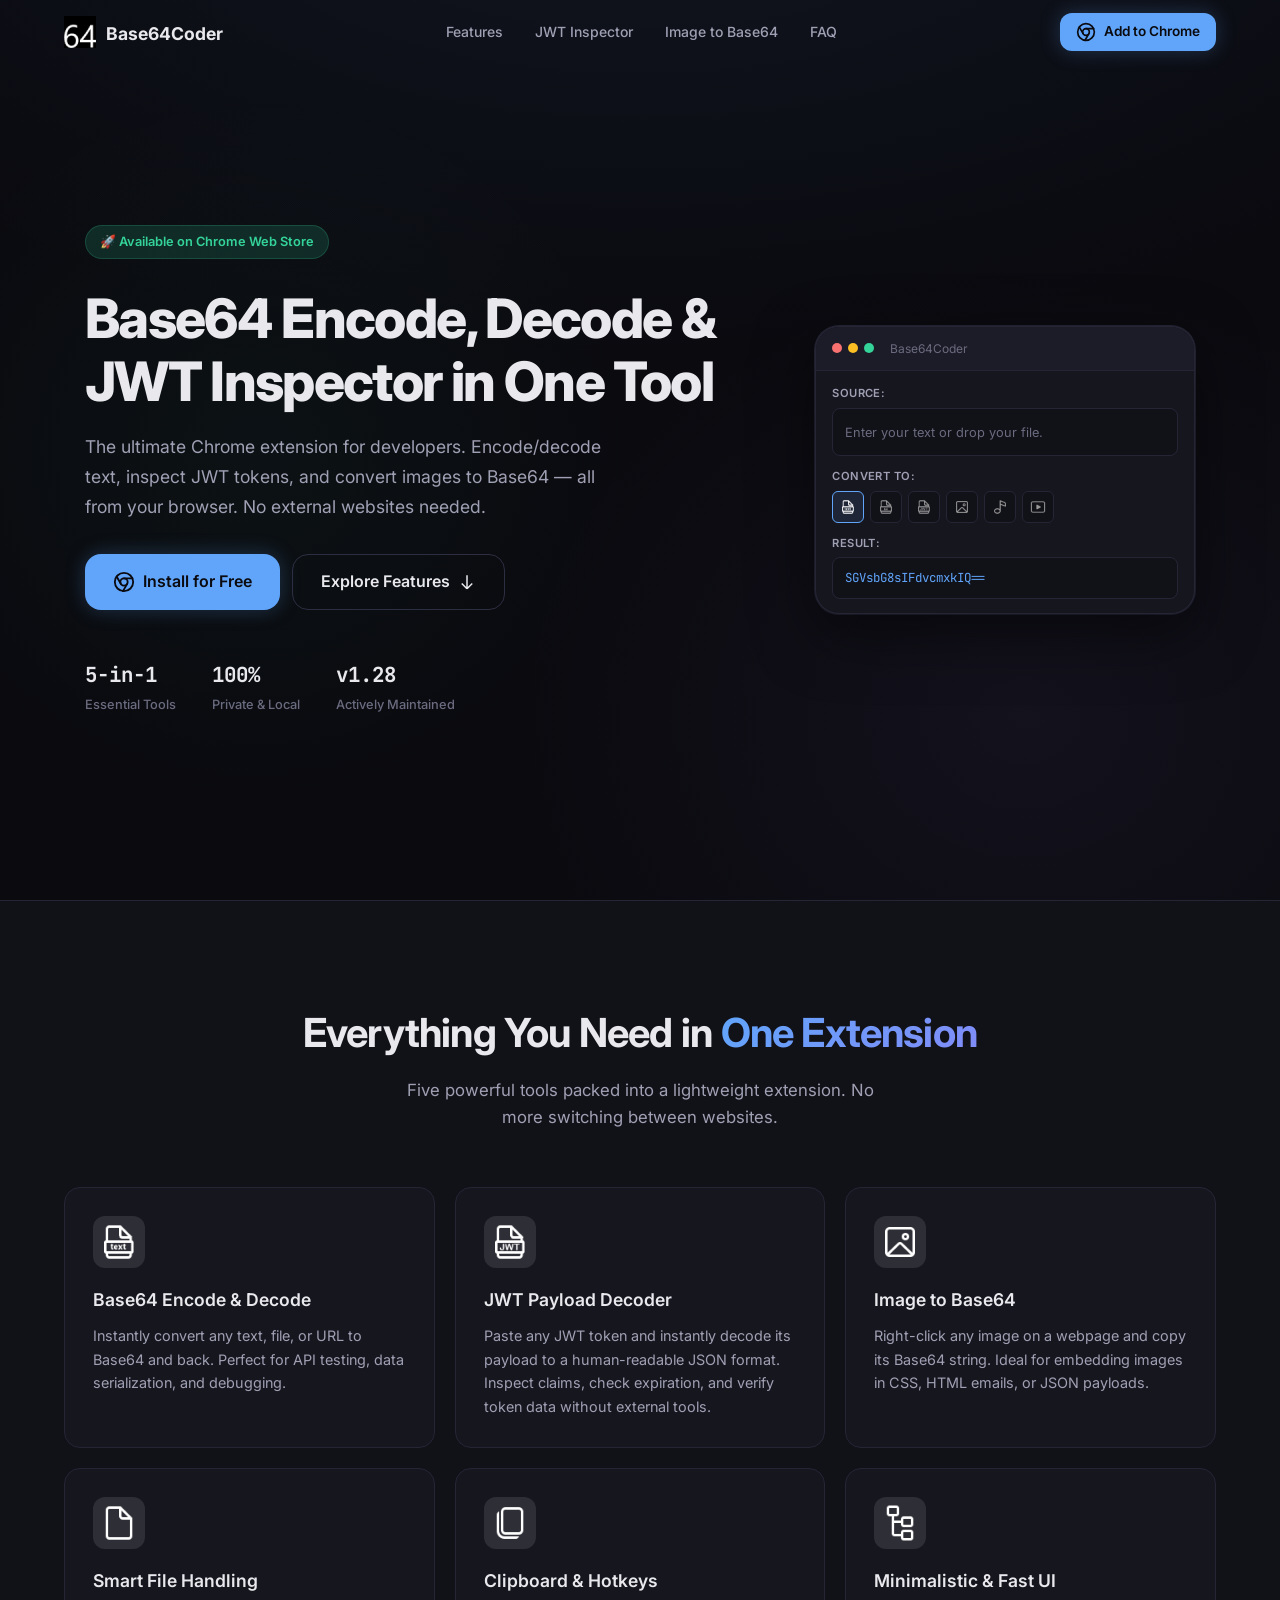
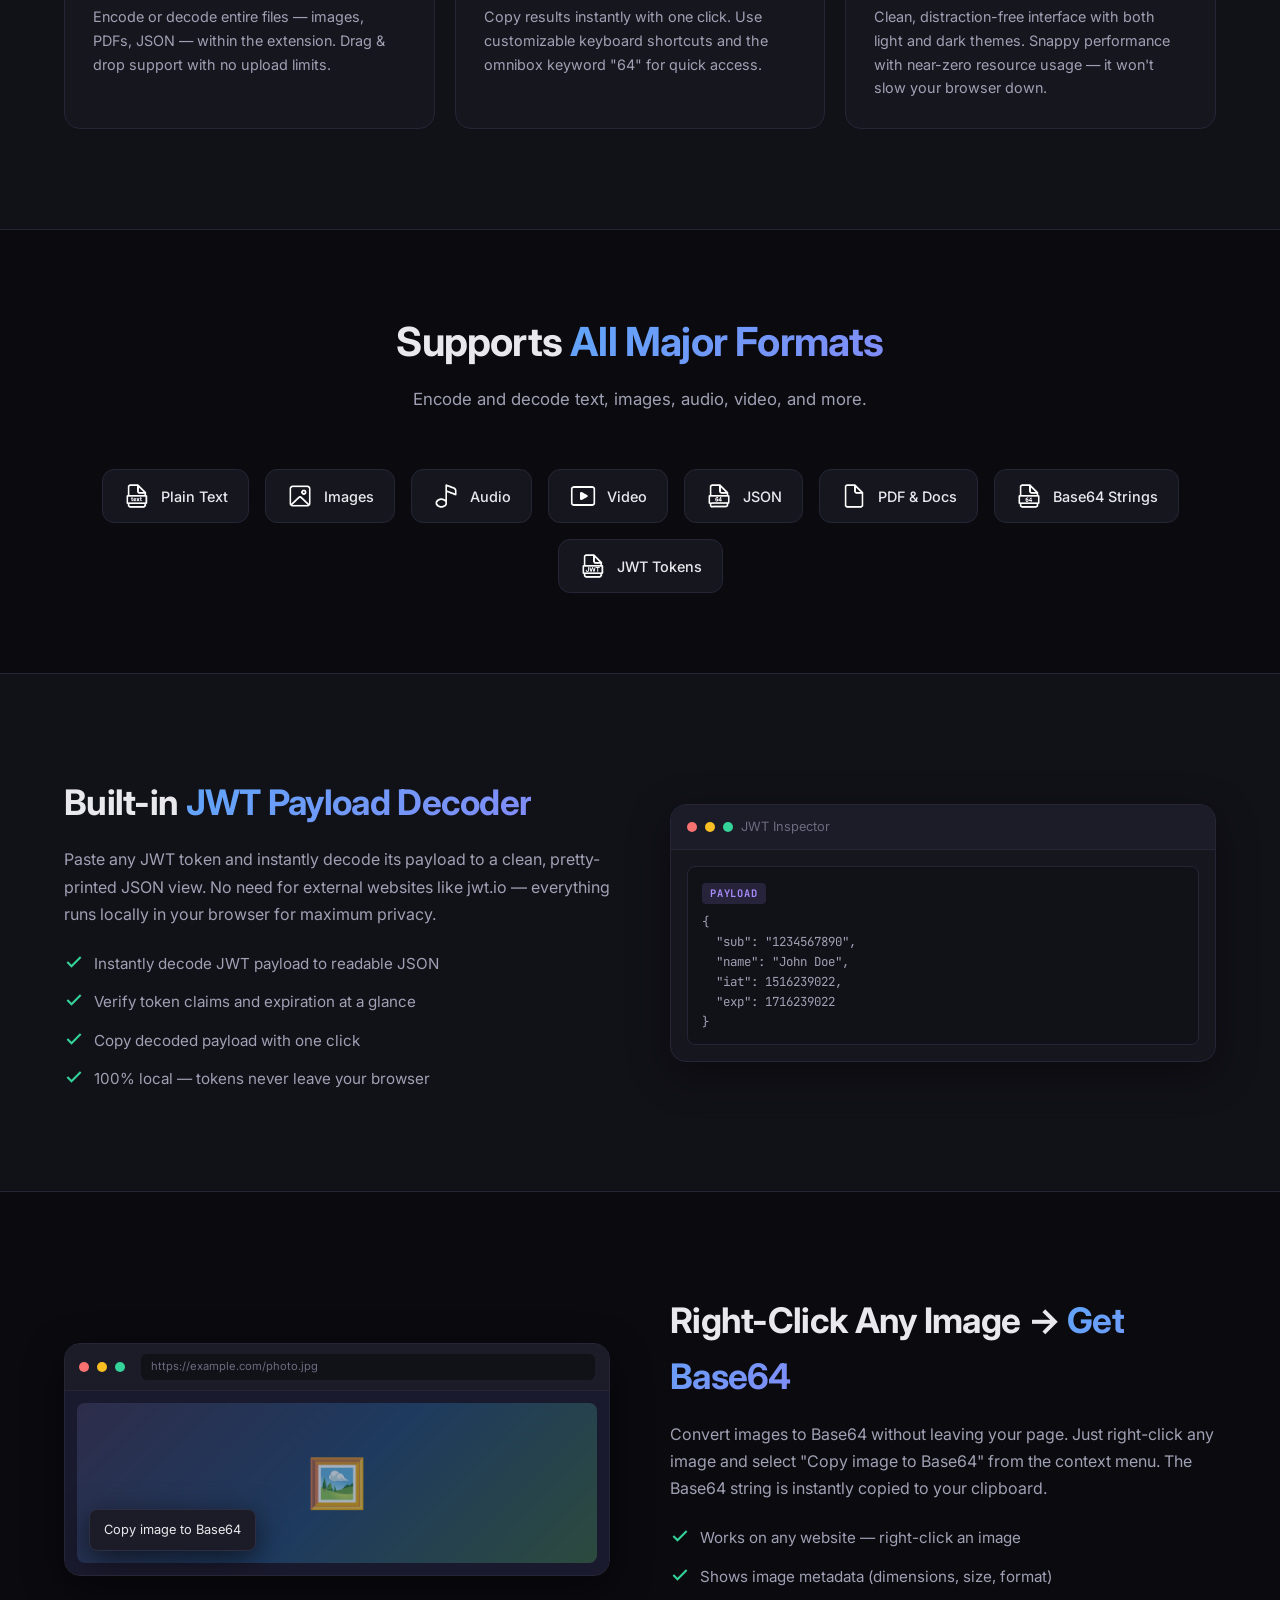
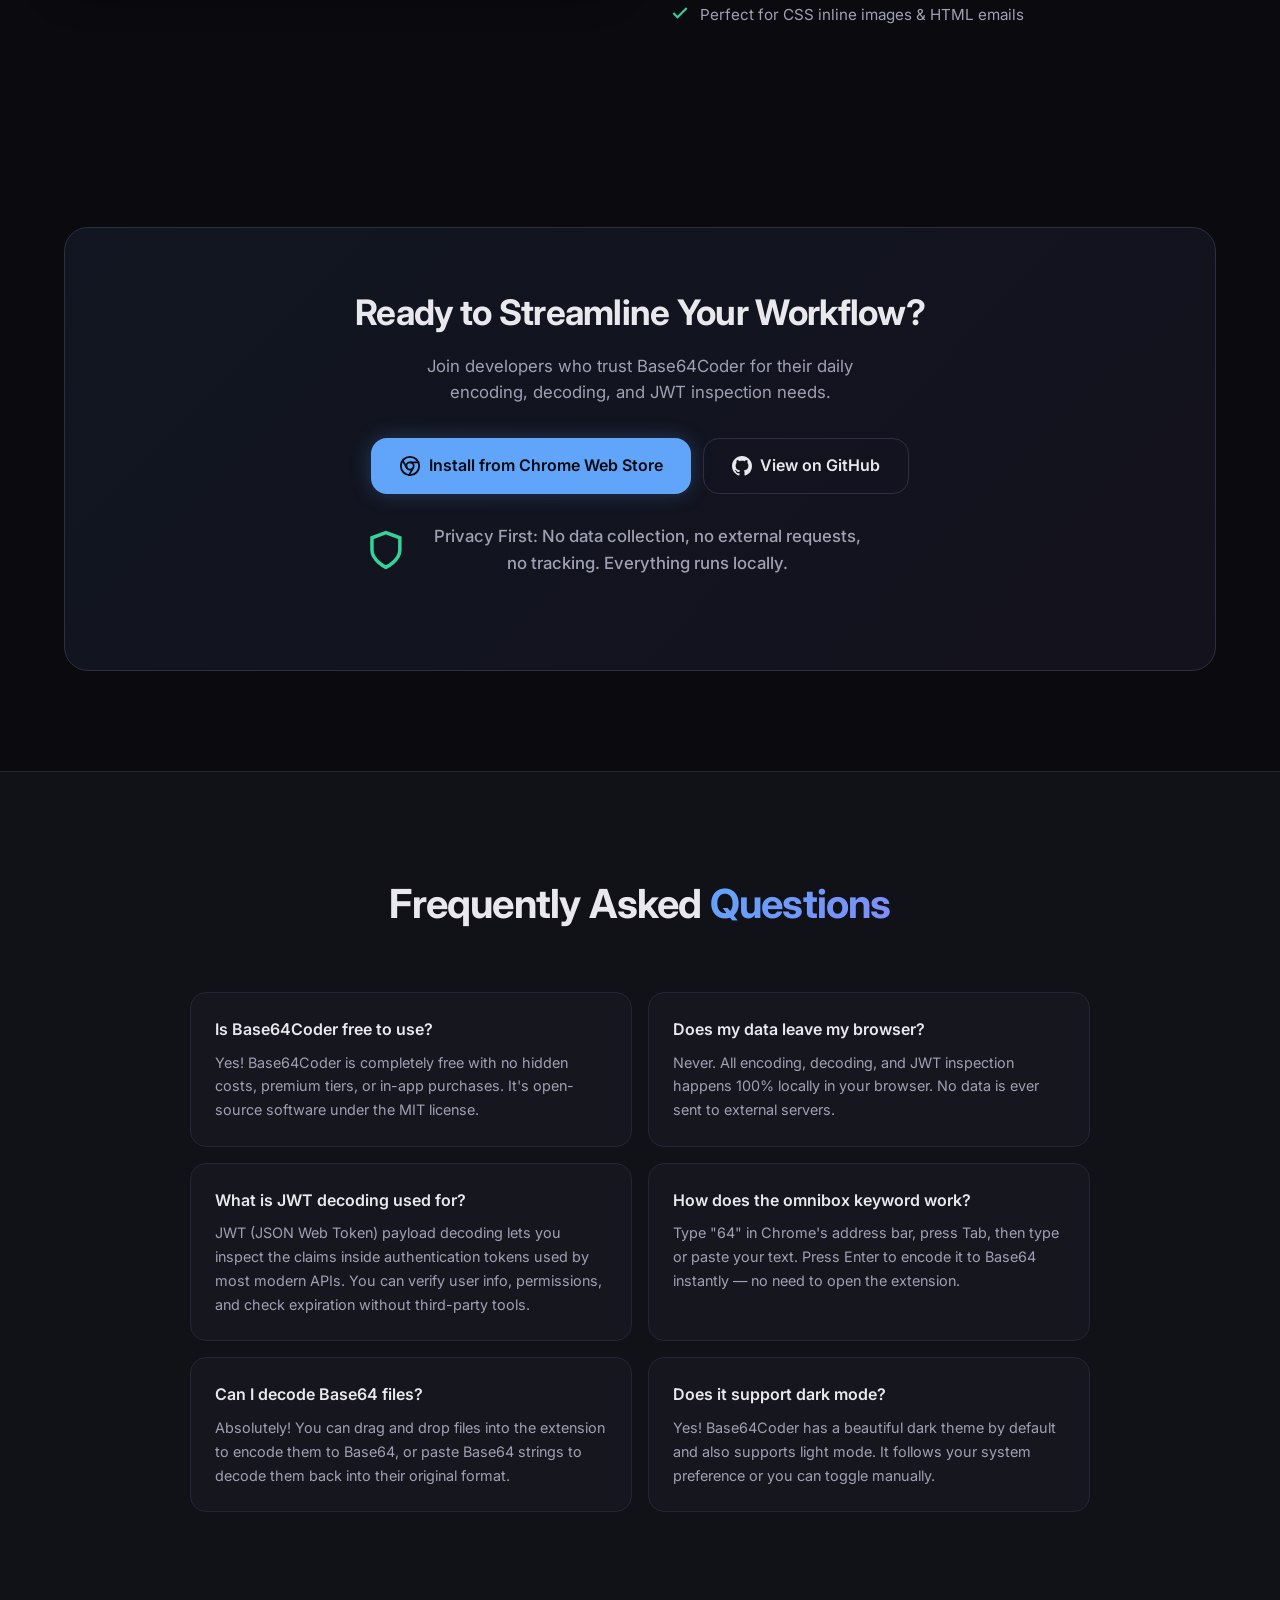
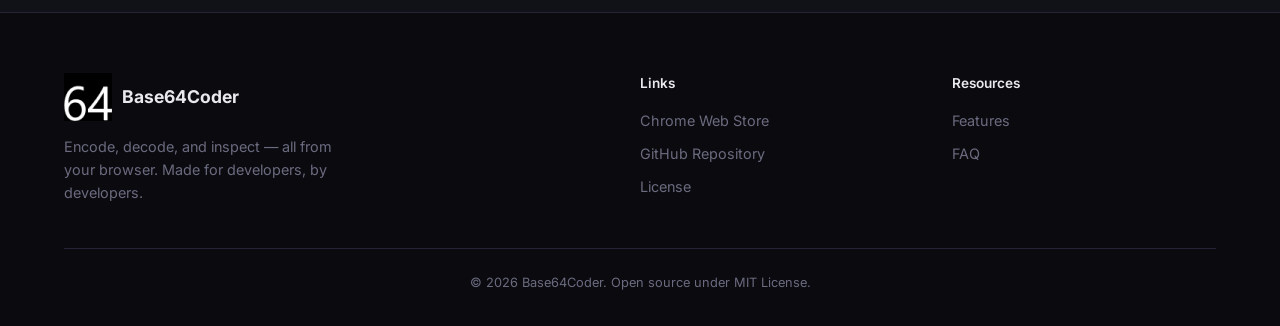
==== index.html @ 69fca0dc "feat: remove screenshots nav" ====
<!DOCTYPE html>
<html lang="en">
<head>
  <meta charset="UTF-8">
  <meta name="viewport" content="width=device-width, initial-scale=1.0">
  <meta name="description" content="Base64Coder: All-in-one Chrome extension for Base64 encoding/decoding, JWT inspection, and image-to-base64 conversion. Fast, private, and developer-friendly.">
  <meta name="keywords" content="Base64, encoder, decoder, JWT inspector, Chrome extension, image to base64, developer tools">
  <meta property="og:title" content="Base64Coder: Encode, Decode & JWT Inspector">
  <meta property="og:description" content="All-in-one Base64 tool for developers. Encode/decode text, inspect JWTs, and convert images to Base64 — all from your browser.">
  <meta property="og:image" content="assets/images/icons/b64c128.png">
  <meta property="og:type" content="website">
  <meta name="twitter:card" content="summary">
  <title>Base64Coder — Encode, Decode & JWT Inspector</title>
  <link rel="icon" type="image/png" sizes="32x32" href="assets/images/icons/b64c32.png">
  <link rel="stylesheet" href="styles.css">
  <link rel="preconnect" href="https://fonts.googleapis.com">
  <link rel="preconnect" href="https://fonts.gstatic.com" crossorigin>
  <link href="https://fonts.googleapis.com/css2?family=JetBrains+Mono:wght@400;500;600&family=Inter:wght@400;500;600;700;800&display=swap" rel="stylesheet">
</head>
<body>
  <!-- Navigation -->
  <nav class="nav" id="nav">
    <div class="nav-container">
      <a href="#" class="nav-logo">
        <img src="assets/images/icons/b64c32.png" alt="Base64Coder Logo" width="32" height="32">
        <span>Base64Coder</span>
      </a>
      <div class="nav-links">
        <a href="#features">Features</a>
        <a href="#jwt">JWT Inspector</a>
        <a href="#image">Image to Base64</a>
        <a href="#faq">FAQ</a>
      </div>
      <a href="https://chromewebstore.google.com/detail/base64coder-encode-decode/ebgonfpmppfndacngpbmgajldoabnjkm" class="btn btn-primary nav-cta" target="_blank" rel="noopener">
        <svg width="20" height="20" viewBox="0 0 24 24" fill="none" stroke="currentColor" stroke-width="2" stroke-linecap="round" stroke-linejoin="round"><circle cx="12" cy="12" r="10"/><circle cx="12" cy="12" r="4"/><line x1="21.17" y1="8" x2="12" y2="8"/><line x1="3.95" y1="6.06" x2="8.54" y2="14"/><line x1="10.88" y1="21.94" x2="15.46" y2="14"/></svg>
        Add to Chrome
      </a>
      <button class="nav-toggle" id="navToggle" aria-label="Toggle menu">
        <span></span><span></span><span></span>
      </button>
    </div>
  </nav>

  <!-- Hero Section -->
  <section class="hero">
    <div class="hero-bg"></div>
    <div class="hero-container">
      <div class="hero-badge">
        <span>🚀 Available on Chrome Web Store</span>
      </div>
      <h1 class="hero-title">
        Base64 Encode, Decode &<br>
        JWT Inspector in One Tool
      </h1>
      <p class="hero-subtitle">
        The ultimate Chrome extension for developers. Encode/decode text, inspect JWT tokens, 
        and convert images to Base64 — all from your browser. No external websites needed.
      </p>
      <div class="hero-actions">
        <a href="https://chromewebstore.google.com/detail/base64coder-encode-decode/ebgonfpmppfndacngpbmgajldoabnjkm" class="btn btn-primary btn-lg" target="_blank" rel="noopener">
          <svg width="22" height="22" viewBox="0 0 24 24" fill="none" stroke="currentColor" stroke-width="2" stroke-linecap="round" stroke-linejoin="round"><circle cx="12" cy="12" r="10"/><circle cx="12" cy="12" r="4"/><line x1="21.17" y1="8" x2="12" y2="8"/><line x1="3.95" y1="6.06" x2="8.54" y2="14"/><line x1="10.88" y1="21.94" x2="15.46" y2="14"/></svg>
          Install for Free
        </a>
        <a href="#features" class="btn btn-outline btn-lg">
          Explore Features
          <svg width="18" height="18" viewBox="0 0 24 24" fill="none" stroke="currentColor" stroke-width="2"><path d="M19 14l-7 7m0 0l-7-7m7 7V3"/></svg>
        </a>
      </div>
      <div class="hero-stats">
        <div class="stat">
          <span class="stat-value">5-in-1</span>
          <span class="stat-label">Essential Tools</span>
        </div>
        <div class="stat">
          <span class="stat-value">100%</span>
          <span class="stat-label">Private & Local</span>
        </div>
        <div class="stat">
          <span class="stat-value">v1.28</span>
          <span class="stat-label">Actively Maintained</span>
        </div>
      </div>
    </div>
    <div class="hero-visual">
      <div class="hero-card">
        <div class="hero-card-header">
          <div class="hero-card-dots">
            <span></span><span></span><span></span>
          </div>
          <span class="hero-card-title">Base64Coder</span>
        </div>
        <div class="hero-card-body">
          <div class="hc-source">
            <span class="hc-label">Source:</span>
            <div class="hc-textarea">
              <span class="hc-placeholder">Enter your text or drop your file.</span>
            </div>
          </div>
          <div class="hc-convert">
            <span class="hc-label">Convert to:</span>
            <div class="hc-formats">
              <span class="hc-fmt active" title="Text"><img src="assets/images/icons/text.png" alt="text" width="16" height="16"></span>
              <span class="hc-fmt" title="Base64"><img src="assets/images/icons/base64.png" alt="base64" width="16" height="16"></span>
              <span class="hc-fmt" title="JWT"><img src="assets/images/icons/jwt.png" alt="jwt" width="16" height="16"></span>
              <span class="hc-fmt" title="Image"><img src="assets/images/icons/image.png" alt="image" width="16" height="16"></span>
              <span class="hc-fmt" title="Audio"><img src="assets/images/icons/audio.png" alt="audio" width="16" height="16"></span>
              <span class="hc-fmt" title="Video"><img src="assets/images/icons/video.png" alt="video" width="16" height="16"></span>
            </div>
          </div>
          <div class="hc-result">
            <span class="hc-label">Result:</span>
            <div class="hc-result-box">
              <span class="hc-result-text accent">SGVsbG8sIFdvcmxkIQ==</span>
            </div>
          </div>
        </div>
      </div>
    </div>
  </section>

  <!-- Features Section -->
  <section class="features" id="features">
    <div class="section-container">
      <div class="section-header">
        <h2>Everything You Need in <span class="highlight">One Extension</span></h2>
        <p>Five powerful tools packed into a lightweight extension. No more switching between websites.</p>
      </div>
      <div class="features-grid">
        <div class="feature-card">
          <div class="feature-icon">
            <img src="assets/images/icons/text.png" alt="Text" width="40" height="40">
          </div>
          <h3>Base64 Encode & Decode</h3>
          <p>Instantly convert any text, file, or URL to Base64 and back. Perfect for API testing, data serialization, and debugging.</p>
        </div>
        <div class="feature-card">
          <div class="feature-icon">
            <img src="assets/images/icons/jwt.png" alt="JWT" width="40" height="40">
          </div>
          <h3>JWT Payload Decoder</h3>
          <p>Paste any JWT token and instantly decode its payload to a human-readable JSON format. Inspect claims, check expiration, and verify token data without external tools.</p>
        </div>
        <div class="feature-card">
          <div class="feature-icon">
            <img src="assets/images/icons/image.png" alt="Image" width="40" height="40">
          </div>
          <h3>Image to Base64</h3>
          <p>Right-click any image on a webpage and copy its Base64 string. Ideal for embedding images in CSS, HTML emails, or JSON payloads.</p>
        </div>
        <div class="feature-card">
          <div class="feature-icon">
            <img src="assets/images/icons/file.png" alt="File" width="40" height="40">
          </div>
          <h3>Smart File Handling</h3>
          <p>Encode or decode entire files — images, PDFs, JSON — within the extension. Drag & drop support with no upload limits.</p>
        </div>
        <div class="feature-card">
          <div class="feature-icon">
            <img src="assets/images/icons/copy.png" alt="Copy" width="40" height="40">
          </div>
          <h3>Clipboard & Hotkeys</h3>
          <p>Copy results instantly with one click. Use customizable keyboard shortcuts and the omnibox keyword "64" for quick access.</p>
        </div>
        <div class="feature-card">
          <div class="feature-icon">
            <img src="assets/images/icons/structure.png" alt="Structure" width="40" height="40">
          </div>
          <h3>Minimalistic & Fast UI</h3>
          <p>Clean, distraction-free interface with both light and dark themes. Snappy performance with near-zero resource usage — it won't slow your browser down.</p>
        </div>
      </div>
    </div>
  </section>

  <!-- Supported Formats -->
  <section class="formats">
    <div class="section-container">
      <div class="section-header">
        <h2>Supports <span class="highlight">All Major Formats</span></h2>
        <p>Encode and decode text, images, audio, video, and more.</p>
      </div>
      <div class="formats-grid">
        <div class="format-item">
          <img src="assets/images/icons/text.png" alt="Text" width="28" height="28">
          <span>Plain Text</span>
        </div>
        <div class="format-item">
          <img src="assets/images/icons/image.png" alt="Image" width="28" height="28">
          <span>Images</span>
        </div>
        <div class="format-item">
          <img src="assets/images/icons/audio.png" alt="Audio" width="28" height="28">
          <span>Audio</span>
        </div>
        <div class="format-item">
          <img src="assets/images/icons/video.png" alt="Video" width="28" height="28">
          <span>Video</span>
        </div>
        <div class="format-item">
          <img src="assets/images/icons/icons8-json-96.png" alt="JSON" width="28" height="28">
          <span>JSON</span>
        </div>
        <div class="format-item">
          <img src="assets/images/icons/file.png" alt="File" width="28" height="28">
          <span>PDF & Docs</span>
        </div>
        <div class="format-item">
          <img src="assets/images/icons/base64.png" alt="Base64" width="28" height="28">
          <span>Base64 Strings</span>
        </div>
        <div class="format-item">
          <img src="assets/images/icons/jwt.png" alt="JWT" width="28" height="28">
          <span>JWT Tokens</span>
        </div>
      </div>
    </div>
  </section>

  <!-- JWT Inspector Highlight -->
  <section class="jwt-section" id="jwt">
    <div class="section-container">
      <div class="jwt-content">
        <div class="jwt-text">
          <h2>Built-in <span class="highlight">JWT Payload Decoder</span></h2>
          <p>Paste any JWT token and instantly decode its payload to a clean, pretty-printed JSON view. No need for external websites like jwt.io — everything runs locally in your browser for maximum privacy.</p>
          <ul class="jwt-features">
            <li>
              <svg width="20" height="20" viewBox="0 0 24 24" fill="none" stroke="#34d399" stroke-width="2.5"><path d="M20 6L9 17l-5-5"/></svg>
              Instantly decode JWT payload to readable JSON
            </li>
            <li>
              <svg width="20" height="20" viewBox="0 0 24 24" fill="none" stroke="#34d399" stroke-width="2.5"><path d="M20 6L9 17l-5-5"/></svg>
              Verify token claims and expiration at a glance
            </li>
            <li>
              <svg width="20" height="20" viewBox="0 0 24 24" fill="none" stroke="#34d399" stroke-width="2.5"><path d="M20 6L9 17l-5-5"/></svg>
              Copy decoded payload with one click
            </li>
            <li>
              <svg width="20" height="20" viewBox="0 0 24 24" fill="none" stroke="#34d399" stroke-width="2.5"><path d="M20 6L9 17l-5-5"/></svg>
              100% local — tokens never leave your browser
            </li>
          </ul>
        </div>
        <div class="jwt-visual">
          <div class="jwt-card">
            <div class="jwt-card-header">
              <span class="jwt-dot red"></span>
              <span class="jwt-dot yellow"></span>
              <span class="jwt-dot green"></span>
              <span>JWT Inspector</span>
            </div>
            <div class="jwt-card-body">
              <div class="jwt-segment">
                <span class="jwt-label payload">PAYLOAD</span>
                <code>
                  {<br>
                  &nbsp;&nbsp;"sub": "1234567890",<br>
                  &nbsp;&nbsp;"name": "John Doe",<br>
                  &nbsp;&nbsp;"iat": 1516239022,<br>
                  &nbsp;&nbsp;"exp": 1716239022<br>
                  }
                </code>
              </div>
            </div>
          </div>
        </div>
      </div>
    </div>
  </section>

  <!-- Image to Base64 Highlight -->
  <section class="image-section" id="image">
    <div class="section-container">
      <div class="image-content">
        <div class="image-visual">
          <div class="image-demo">
            <div class="image-demo-browser">
              <div class="browser-bar">
                <span class="browser-dot red"></span>
                <span class="browser-dot yellow"></span>
                <span class="browser-dot green"></span>
                <span class="browser-url">https://example.com/photo.jpg</span>
              </div>
              <div class="browser-content">
                <div class="browser-img"></div>
                <div class="context-menu">
                  <div class="ctx-item">
                    <span>Copy image to Base64</span>
                  </div>
                </div>
              </div>
            </div>
          </div>
        </div>
        <div class="image-text">
          <h2>Right-Click Any Image → <span class="highlight">Get Base64</span></h2>
          <p>Convert images to Base64 without leaving your page. Just right-click any image and select "Copy image to Base64" from the context menu. The Base64 string is instantly copied to your clipboard.</p>
          <ul class="image-features">
            <li>
              <svg width="20" height="20" viewBox="0 0 24 24" fill="none" stroke="#34d399" stroke-width="2.5"><path d="M20 6L9 17l-5-5"/></svg>
              Works on any website — right-click an image
            </li>
            <li>
              <svg width="20" height="20" viewBox="0 0 24 24" fill="none" stroke="#34d399" stroke-width="2.5"><path d="M20 6L9 17l-5-5"/></svg>
              Shows image metadata (dimensions, size, format)
            </li>
            <li>
              <svg width="20" height="20" viewBox="0 0 24 24" fill="none" stroke="#34d399" stroke-width="2.5"><path d="M20 6L9 17l-5-5"/></svg>
              Perfect for CSS inline images & HTML emails
            </li>
          </ul>
        </div>
      </div>
    </div>
  </section>

  <!-- CTA Section -->
  <section class="cta">
    <div class="section-container">
      <div class="cta-card">
        <h2>Ready to Streamline Your Workflow?</h2>
        <p>Join developers who trust Base64Coder for their daily encoding, decoding, and JWT inspection needs.</p>
        <div class="cta-actions">
          <a href="https://chromewebstore.google.com/detail/base64coder-encode-decode/ebgonfpmppfndacngpbmgajldoabnjkm" class="btn btn-primary btn-lg" target="_blank" rel="noopener">
            <svg width="22" height="22" viewBox="0 0 24 24" fill="none" stroke="currentColor" stroke-width="2" stroke-linecap="round" stroke-linejoin="round"><circle cx="12" cy="12" r="10"/><circle cx="12" cy="12" r="4"/><line x1="21.17" y1="8" x2="12" y2="8"/><line x1="3.95" y1="6.06" x2="8.54" y2="14"/><line x1="10.88" y1="21.94" x2="15.46" y2="14"/></svg>
            Install from Chrome Web Store
          </a>
          <a href="https://github.com/rodewitsch/Base64Coder" class="btn btn-outline btn-lg" target="_blank" rel="noopener">
            <svg width="20" height="20" viewBox="0 0 24 24" fill="currentColor"><path d="M12 0C5.37 0 0 5.37 0 12c0 5.31 3.435 9.795 8.205 11.385.6.105.825-.255.825-.57 0-.285-.015-1.23-.015-2.235-3.015.555-3.795-.735-4.035-1.41-.135-.345-.72-1.41-1.23-1.695-.42-.225-1.02-.78-.015-.795.945-.015 1.62.87 1.845 1.23 1.08 1.815 2.805 1.305 3.495.99.105-.78.42-1.305.765-1.605-2.67-.3-5.46-1.335-5.46-5.925 0-1.305.465-2.385 1.23-3.225-.12-.3-.54-1.53.12-3.18 0 0 1.005-.315 3.3 1.23.96-.27 1.98-.405 3-.405s2.04.135 3 .405c2.295-1.56 3.3-1.23 3.3-1.23.66 1.65.24 2.88.12 3.18.765.84 1.23 1.905 1.23 3.225 0 4.605-2.805 5.625-5.475 5.925.435.375.81 1.095.81 2.22 0 1.605-.015 2.895-.015 3.3 0 .315.225.69.825.57A12.02 12.02 0 0024 12c0-6.63-5.37-12-12-12z"/></svg>
            View on GitHub
          </a>
        </div>
        <p class="cta-privacy">
          <svg width="64" height="64" viewBox="0 0 24 24" fill="none" stroke="#34d399" stroke-width="2"><path d="M12 22s8-4 8-10V5l-8-3-8 3v7c0 6 8 10 8 10z"/></svg>
          Privacy First: No&nbsp;data&nbsp;collection, no&nbsp;external&nbsp;requests, no&nbsp;tracking. Everything&nbsp;runs&nbsp;locally.
        </p>
      </div>
    </div>
  </section>

  <!-- FAQ Section -->
  <section class="faq" id="faq">
    <div class="section-container">
      <div class="section-header">
        <h2>Frequently Asked <span class="highlight">Questions</span></h2>
      </div>
      <div class="faq-grid">
        <div class="faq-item">
          <h3>Is Base64Coder free to use?</h3>
          <p>Yes! Base64Coder is completely free with no hidden costs, premium tiers, or in-app purchases. It's open-source software under the MIT license.</p>
        </div>
        <div class="faq-item">
          <h3>Does my data leave my browser?</h3>
          <p>Never. All encoding, decoding, and JWT inspection happens 100% locally in your browser. No data is ever sent to external servers.</p>
        </div>
        <div class="faq-item">
          <h3>What is JWT decoding used for?</h3>
          <p>JWT (JSON Web Token) payload decoding lets you inspect the claims inside authentication tokens used by most modern APIs. You can verify user info, permissions, and check expiration without third-party tools.</p>
        </div>
        <div class="faq-item">
          <h3>How does the omnibox keyword work?</h3>
          <p>Type "64" in Chrome's address bar, press Tab, then type or paste your text. Press Enter to encode it to Base64 instantly — no need to open the extension.</p>
        </div>
        <div class="faq-item">
          <h3>Can I decode Base64 files?</h3>
          <p>Absolutely! You can drag and drop files into the extension to encode them to Base64, or paste Base64 strings to decode them back into their original format.</p>
        </div>
        <div class="faq-item">
          <h3>Does it support dark mode?</h3>
          <p>Yes! Base64Coder has a beautiful dark theme by default and also supports light mode. It follows your system preference or you can toggle manually.</p>
        </div>
      </div>
    </div>
  </section>

  <!-- Footer -->
  <footer class="footer">
    <div class="section-container">
      <div class="footer-grid">
        <div class="footer-brand">
          <div class="footer-logo">
            <img src="assets/images/icons/b64c48.png" alt="Base64Coder" width="48" height="48">
            <span>Base64Coder</span>
          </div>
          <p>Encode, decode, and inspect — all from your browser. Made for developers, by developers.</p>
        </div>
        <div class="footer-links">
          <h4>Links</h4>
          <a href="https://chromewebstore.google.com/detail/base64coder-encode-decode/ebgonfpmppfndacngpbmgajldoabnjkm" target="_blank" rel="noopener">Chrome Web Store</a>
          <a href="https://github.com/rodewitsch/Base64Coder" target="_blank" rel="noopener">GitHub Repository</a>
          <a href="https://github.com/rodewitsch/Base64Coder/blob/master/LICENSE" target="_blank" rel="noopener">License</a>
        </div>
        <div class="footer-links">
          <h4>Resources</h4>
          <a href="#features">Features</a>
          <a href="#faq">FAQ</a>
        </div>
      </div>
      <div class="footer-bottom">
        <p>&copy; 2026 Base64Coder. Open source under MIT License.</p>
      </div>
    </div>
  </footer>

  <script src="script.js"></script>
</body>
</html>
---- styles.css ----
/* =============================================
   Base64Coder Landing Page — Styles
   ============================================= */

/* --- CSS Variables --- */
:root {
  --bg-primary: #0a0a0f;
  --bg-secondary: #111118;
  --bg-card: #16161f;
  --bg-card-hover: #1e1e2a;
  --bg-elevated: #1c1c28;
  --border: #252536;
  --border-light: #2e2e42;
  
  --text-primary: #e8e8ed;
  --text-secondary: #a0a0b4;
  --text-muted: #6b6b80;
  
  --accent: #60a5fa;
  --accent-glow: rgba(96, 165, 250, 0.25);
  --accent-dim: rgba(96, 165, 250, 0.1);
  --green: #34d399;
  --green-dim: rgba(52, 211, 153, 0.15);
  --red: #f87171;
  --yellow: #fbbf24;
  --orange: #fb923c;
  --purple: #a78bfa;
  --pink: #f472b6;
  
  --radius-sm: 8px;
  --radius: 12px;
  --radius-lg: 16px;
  --radius-xl: 24px;
  
  --transition: 0.2s ease;
  --transition-slow: 0.35s ease;
  
  --max-width: 1200px;
  --nav-height: 64px;
}

/* --- Reset & Base --- */
*, *::before, *::after {
  margin: 0;
  padding: 0;
  box-sizing: border-box;
}

html {
  scroll-behavior: smooth;
  scroll-padding-top: var(--nav-height);
}

body {
  font-family: 'Inter', -apple-system, BlinkMacSystemFont, 'Segoe UI', sans-serif;
  background: var(--bg-primary);
  color: var(--text-primary);
  line-height: 1.6;
  overflow-x: hidden;
  -webkit-font-smoothing: antialiased;
  -moz-osx-font-smoothing: grayscale;
}

a { 
  text-decoration: none; 
  color: inherit; 
}

img { 
  display: block; 
  max-width: 100%; 
}

/* --- Buttons --- */
.btn {
  display: inline-flex;
  align-items: center;
  gap: 8px;
  padding: 10px 20px;
  border-radius: var(--radius);
  font-size: 0.9rem;
  font-weight: 600;
  cursor: pointer;
  border: none;
  transition: all var(--transition);
  white-space: nowrap;
}

.btn-primary {
  background: var(--accent);
  color: #0a0a0f;
  box-shadow: 0 0 20px var(--accent-glow);
}
.btn-primary:hover {
  background: #93c5fd;
  box-shadow: 0 0 30px rgba(96, 165, 250, 0.4);
  transform: translateY(-1px);
}

.btn-outline {
  background: transparent;
  color: var(--text-primary);
  border: 1px solid var(--border-light);
}
.btn-outline:hover {
  background: var(--bg-card);
  border-color: var(--text-muted);
  transform: translateY(-1px);
}

.btn-lg {
  padding: 14px 28px;
  font-size: 1rem;
  border-radius: var(--radius-lg);
}

/* --- Navigation --- */
.nav {
  position: fixed;
  top: 0;
  left: 0;
  right: 0;
  z-index: 1000;
  height: var(--nav-height);
  transition: background var(--transition-slow), box-shadow var(--transition-slow);
}
.nav.scrolled {
  background: rgba(10, 10, 15, 0.85);
  backdrop-filter: blur(16px);
  -webkit-backdrop-filter: blur(16px);
  box-shadow: 0 1px 0 var(--border);
}

.nav-container {
  max-width: var(--max-width);
  margin: 0 auto;
  padding: 0 24px;
  height: 100%;
  display: flex;
  align-items: center;
  justify-content: space-between;
}

.nav-logo {
  display: flex;
  align-items: center;
  gap: 10px;
  font-weight: 700;
  font-size: 1.1rem;
  color: var(--text-primary);
}

.nav-logo span {
   margin-top: 5px;
}

.nav-links {
  display: flex;
  gap: 32px;
}

.nav-links a {
  font-size: 0.875rem;
  font-weight: 500;
  color: var(--text-secondary);
  transition: color var(--transition);
}
.nav-links a:hover { color: var(--text-primary); }

.nav-cta {
  font-size: 0.85rem !important;
  padding: 8px 16px !important;
}

.nav-toggle {
  display: none;
  flex-direction: column;
  gap: 5px;
  background: none;
  border: none;
  cursor: pointer;
  padding: 4px;
}
.nav-toggle span {
  display: block;
  width: 22px;
  height: 2px;
  background: var(--text-primary);
  border-radius: 2px;
  transition: var(--transition);
}

/* --- Hero --- */
.hero {
  min-height: 100vh;
  display: flex;
  align-items: center;
  justify-content: center;
  padding: 120px 24px 80px;
  position: relative;
  overflow: hidden;
}

.hero-bg {
  position: absolute;
  inset: 0;
  background:
    radial-gradient(ellipse 80% 60% at 50% -20%, rgba(96, 165, 250, 0.08), transparent),
    radial-gradient(ellipse 40% 50% at 80% 80%, rgba(167, 139, 250, 0.06), transparent),
    radial-gradient(ellipse 30% 40% at 20% 50%, rgba(52, 211, 153, 0.04), transparent);
  pointer-events: none;
}

.hero-container {
  max-width: var(--max-width);
  position: relative;
  z-index: 1;
}

.hero-badge {
  display: inline-flex;
  align-items: center;
  gap: 6px;
  background: var(--green-dim);
  color: var(--green);
  padding: 6px 14px;
  border-radius: 100px;
  font-size: 0.8rem;
  font-weight: 600;
  margin-bottom: 28px;
  border: 1px solid rgba(52, 211, 153, 0.2);
}

.hero-title {
  font-size: clamp(2.2rem, 5vw, 3.4rem);
  font-weight: 800;
  line-height: 1.15;
  letter-spacing: -0.03em;
  margin-bottom: 20px;
}

.hero-highlight {
  background: linear-gradient(135deg, var(--accent), var(--purple));
  -webkit-background-clip: text;
  -webkit-text-fill-color: transparent;
  background-clip: text;
}

.hero-subtitle {
  font-size: 1.1rem;
  color: var(--text-secondary);
  line-height: 1.7;
  margin-bottom: 32px;
  max-width: 520px;
}

.hero-actions {
  display: flex;
  gap: 12px;
  flex-wrap: wrap;
  margin-bottom: 48px;
}

.hero-stats {
  display: flex;
  gap: 36px;
}

.stat {
  display: flex;
  flex-direction: column;
  gap: 4px;
}
.stat-value {
  font-size: 1.3rem;
  font-weight: 700;
  color: var(--text-primary);
  font-family: 'JetBrains Mono', 'Fira Code', monospace;
}
.stat-label {
  font-size: 0.8rem;
  color: var(--text-muted);
  font-weight: 500;
}

/* Hero Visual Card */
.hero-visual {
  position: relative;
  z-index: 1;
  margin-left: 60px;
  display: none;
}

@media (min-width: 1024px) {
  .hero {
    justify-content: center;
    gap: 40px;
  }
  .hero-visual {
    display: block;
  }
}

.hero-card {
  background: var(--bg-card);
  border: 1px solid var(--border);
  border-radius: var(--radius-xl);
  width: 380px;
  box-shadow: 0 20px 60px rgba(0, 0, 0, 0.5), 0 0 0 1px var(--border);
  overflow: hidden;
}

.hero-card-header {
  display: flex;
  align-items: center;
  gap: 8px;
  padding: 12px 16px;
  background: var(--bg-elevated);
  border-bottom: 1px solid var(--border);
}

.hero-card-dots {
  display: flex;
  gap: 6px;
}
.hero-card-dots span {
  width: 10px;
  height: 10px;
  border-radius: 50%;
}
.hero-card-dots span:nth-child(1) { background: var(--red); }
.hero-card-dots span:nth-child(2) { background: var(--yellow); }
.hero-card-dots span:nth-child(3) { background: var(--green); }

.hero-card-title {
  font-size: 0.75rem;
  color: var(--text-muted);
  margin-left: 8px;
}

.hero-card-body {
  padding: 14px 16px;
  display: flex;
  flex-direction: column;
  gap: 12px;
}

/* --- Hero Card Internals --- */
.hc-label {
  display: block;
  font-size: 0.7rem;
  font-weight: 600;
  color: var(--text-secondary);
  text-transform: uppercase;
  letter-spacing: 0.04em;
  margin-bottom: 5px;
}

.hc-textarea {
  background: var(--bg-secondary);
  border: 1px solid var(--border);
  border-radius: var(--radius-sm);
  padding: 10px 12px;
  min-height: 48px;
}

.hc-placeholder {
  font-size: 0.8rem;
  color: var(--text-muted);
}

.hc-formats {
  display: flex;
  gap: 6px;
  flex-wrap: wrap;
}

.hc-fmt {
  display: flex;
  align-items: center;
  justify-content: center;
  width: 32px;
  height: 32px;
  background: var(--bg-secondary);
  border: 1px solid var(--border);
  border-radius: 6px;
  transition: all var(--transition);
  cursor: default;
}
.hc-fmt img {
  filter: brightness(0) invert(0.6);
  transition: filter var(--transition);
}
.hc-fmt.active {
  border-color: var(--accent);
  background: var(--accent-dim);
}
.hc-fmt.active img { filter: brightness(0) invert(1); }
.hc-fmt:hover { border-color: var(--text-muted); }
.hc-fmt:hover img { filter: brightness(0) invert(0.85); }

.hc-result-box {
  background: var(--bg-secondary);
  border: 1px solid var(--border);
  border-radius: var(--radius-sm);
  padding: 10px 12px;
  min-height: 42px;
  display: flex;
  align-items: center;
}

.hc-result-text {
  font-family: 'JetBrains Mono', monospace;
  font-size: 0.78rem;
  color: var(--text-secondary);
  word-break: break-all;
}
.hc-result-text.accent { color: var(--accent); }

.hc-actions {
  display: flex;
  gap: 6px;
  margin-top: 8px;
}

.hc-action {
  display: flex;
  align-items: center;
  justify-content: center;
  width: 28px;
  height: 28px;
  background: var(--bg-secondary);
  border: 1px solid var(--border);
  border-radius: 5px;
  cursor: default;
  transition: all var(--transition);
}
.hc-action img {
  filter: brightness(0) invert(0.6);
  transition: filter var(--transition);
}
.hc-action:hover { border-color: var(--text-muted); }
.hc-action:hover img { filter: brightness(0) invert(1); }

.hc-footer {
  display: flex;
  justify-content: flex-end;
  padding-top: 2px;
  border-top: 1px solid transparent;
}

.hc-char-count {
  font-size: 0.7rem;
  color: var(--text-muted);
}

/* --- Section Common --- */
.section-container {
  max-width: var(--max-width);
  margin: 0 auto;
  padding: 0 24px;
}

.section-header {
  text-align: center;
  margin-bottom: 56px;
}
.section-header h2 {
  font-size: clamp(1.8rem, 4vw, 2.5rem);
  font-weight: 700;
  letter-spacing: -0.02em;
  margin-bottom: 12px;
}
.section-header p {
  color: var(--text-secondary);
  font-size: 1.05rem;
  max-width: 500px;
  margin: 0 auto;
}

.highlight {
  background: linear-gradient(135deg, var(--accent), #818cf8);
  -webkit-background-clip: text;
  -webkit-text-fill-color: transparent;
  background-clip: text;
}

/* --- Features --- */
.features {
  padding: 100px 0;
  background: var(--bg-secondary);
  border-top: 1px solid var(--border);
  border-bottom: 1px solid var(--border);
}

.features-grid {
  display: grid;
  grid-template-columns: repeat(auto-fit, minmax(300px, 1fr));
  gap: 20px;
}

.feature-card {
  background: var(--bg-card);
  border: 1px solid var(--border);
  border-radius: var(--radius-lg);
  padding: 28px;
  transition: all var(--transition);
}
.feature-card:hover {
  background: var(--bg-card-hover);
  border-color: var(--border-light);
  transform: translateY(-2px);
  box-shadow: 0 8px 30px rgba(0, 0, 0, 0.3);
}

.feature-icon {
  filter: brightness(0) invert(1);
  width: 52px;
  height: 52px;
  background: var(--accent-dim);
  border-radius: var(--radius);
  display: flex;
  align-items: center;
  justify-content: center;
  margin-bottom: 18px;
}

.feature-card h3 {
  font-size: 1.1rem;
  font-weight: 600;
  margin-bottom: 10px;
}
.feature-card p {
  color: var(--text-secondary);
  font-size: 0.9rem;
  line-height: 1.65;
}

/* --- Supported Formats --- */
.formats {
  padding: 80px 0;
}

.formats-grid {
  display: flex;
  flex-wrap: wrap;
  justify-content: center;
  gap: 16px;
}

.format-item {
  display: flex;
  align-items: center;
  gap: 10px;
  background: var(--bg-card);
  border: 1px solid var(--border);
  border-radius: var(--radius);
  padding: 12px 20px;
  font-weight: 500;
  font-size: 0.9rem;
  transition: all var(--transition);
}
.format-item:hover {
  border-color: var(--accent);
  background: var(--bg-card-hover);
  transform: translateY(-1px);
}
.format-item img {
   filter: brightness(0) invert(1);
}

/* --- JWT Section --- */
.jwt-section {
  padding: 100px 0;
  background: var(--bg-secondary);
  border-top: 1px solid var(--border);
  border-bottom: 1px solid var(--border);
}

.jwt-content {
  display: grid;
  grid-template-columns: 1fr 1fr;
  gap: 60px;
  align-items: center;
}

.jwt-text h2 {
  font-size: clamp(1.6rem, 3.5vw, 2.2rem);
  font-weight: 700;
  letter-spacing: -0.02em;
  margin-bottom: 16px;
}
.jwt-text > p {
  color: var(--text-secondary);
  margin-bottom: 24px;
  line-height: 1.7;
}

.jwt-features, .image-features {
  list-style: none;
  display: flex;
  flex-direction: column;
  gap: 14px;
}
.jwt-features li, .image-features li {
  display: flex;
  align-items: flex-start;
  gap: 10px;
  color: var(--text-secondary);
  font-size: 0.95rem;
}

/* JWT Visual Card */
.jwt-card {
  background: var(--bg-card);
  border: 1px solid var(--border);
  border-radius: var(--radius-lg);
  overflow: hidden;
  box-shadow: 0 12px 40px rgba(0, 0, 0, 0.4);
}

.jwt-card-header {
  display: flex;
  align-items: center;
  gap: 8px;
  padding: 12px 16px;
  background: var(--bg-elevated);
  border-bottom: 1px solid var(--border);
  font-size: 0.8rem;
  color: var(--text-muted);
}

.jwt-dot {
  width: 10px;
  height: 10px;
  border-radius: 50%;
}
.jwt-dot.red { background: var(--red); }
.jwt-dot.yellow { background: var(--yellow); }
.jwt-dot.green { background: var(--green); }

.jwt-card-body {
  padding: 16px;
  display: flex;
  flex-direction: column;
  gap: 14px;
}

.jwt-segment {
  background: var(--bg-secondary);
  border-radius: var(--radius-sm);
  padding: 12px 14px;
  border: 1px solid var(--border);
}

.jwt-label {
  display: inline-block;
  font-size: 0.65rem;
  font-weight: 700;
  letter-spacing: 0.08em;
  padding: 2px 8px;
  border-radius: 4px;
  margin-bottom: 8px;
  font-family: 'JetBrains Mono', monospace;
}
.jwt-label.header { background: rgba(251, 146, 60, 0.15); color: var(--orange); }
.jwt-label.payload { background: rgba(167, 139, 250, 0.15); color: var(--purple); }

.jwt-segment code {
  font-family: 'JetBrains Mono', monospace;
  font-size: 0.78rem;
  color: var(--text-secondary);
  line-height: 1.6;
  display: block;
}

/* --- Image Section --- */
.image-section {
  padding: 100px 0;
}

.image-content {
  display: grid;
  grid-template-columns: 1fr 1fr;
  gap: 60px;
  align-items: center;
}

.image-text h2 {
  font-size: clamp(1.6rem, 3.5vw, 2.2rem);
  font-weight: 700;
  letter-spacing: -0.02em;
  margin-bottom: 16px;
}
.image-text > p {
  color: var(--text-secondary);
  margin-bottom: 24px;
  line-height: 1.7;
}

/* Image Demo Browser */
.image-demo-browser {
  background: var(--bg-card);
  border: 1px solid var(--border);
  border-radius: var(--radius-lg);
  overflow: hidden;
  box-shadow: 0 12px 40px rgba(0, 0, 0, 0.4);
}

.browser-bar {
  display: flex;
  align-items: center;
  gap: 8px;
  padding: 10px 14px;
  background: var(--bg-elevated);
  border-bottom: 1px solid var(--border);
}

.browser-dot {
  width: 10px;
  height: 10px;
  border-radius: 50%;
}
.browser-dot.red { background: var(--red); }
.browser-dot.yellow { background: var(--yellow); }
.browser-dot.green { background: var(--green); }

.browser-url {
  font-size: 0.7rem;
  color: var(--text-muted);
  margin-left: 8px;
  background: var(--bg-secondary);
  padding: 4px 10px;
  border-radius: 6px;
  flex: 1;
}

.browser-content {
  position: relative;
  padding: 12px;
  background: #1a1a2e;
}

.browser-img {
  width: 100%;
  height: 160px;
  background: linear-gradient(135deg, #2d2d4a, #1e3a5f, #2d4a3e);
  border-radius: var(--radius-sm);
  display: flex;
  align-items: center;
  justify-content: center;
}
.browser-img::after {
  content: '🖼️';
  font-size: 3rem;
  opacity: 0.6;
}

.context-menu {
  position: absolute;
  bottom: 24px;
  left: 24px;
  background: var(--bg-elevated);
  border: 1px solid var(--border-light);
  border-radius: var(--radius-sm);
  box-shadow: 0 8px 30px rgba(0, 0, 0, 0.6);
  overflow: hidden;
}

.ctx-item {
  display: flex;
  align-items: center;
  gap: 10px;
  padding: 10px 14px;
  font-size: 0.8rem;
  white-space: nowrap;
}
.ctx-item kbd {
  margin-left: auto;
  font-family: 'JetBrains Mono', monospace;
  font-size: 0.7rem;
  padding: 2px 6px;
  background: var(--bg-secondary);
  border-radius: 4px;
  color: var(--text-muted);
  border: 1px solid var(--border);
}
.ctx-item:hover {
  background: var(--accent-dim);
}

/* --- CTA Section --- */
.cta {
  padding: 100px 0;
}

.cta-card {
  background: linear-gradient(135deg, rgba(96, 165, 250, 0.08), rgba(167, 139, 250, 0.06));
  border: 1px solid var(--border-light);
  border-radius: var(--radius-xl);
  padding: 56px 40px;
  text-align: center;
}

.cta-card h2 {
  font-size: clamp(1.6rem, 3vw, 2.2rem);
  font-weight: 700;
  letter-spacing: -0.02em;
  margin-bottom: 12px;
}

.cta-card > p {
  color: var(--text-secondary);
  font-size: 1.05rem;
  margin-bottom: 32px;
  max-width: 480px;
  margin-left: auto;
  margin-right: auto;
}

.cta-actions {
  display: flex;
  gap: 12px;
  justify-content: center;
  flex-wrap: wrap;
  margin-bottom: 24px;
}

.cta-privacy {
  display: inline-flex;
  align-items: center;
  gap: 8px;
  font-size: 0.85rem;
  color: var(--text-muted);
  font-weight: 500;
}

.cta-privacy svg {
   margin-left: -35px;
}

/* --- FAQ --- */
.faq {
  padding: 100px 0;
  background: var(--bg-secondary);
  border-top: 1px solid var(--border);
  border-bottom: 1px solid var(--border);
}

.faq-grid {
  display: grid;
  grid-template-columns: repeat(auto-fit, minmax(340px, 1fr));
  gap: 16px;
  max-width: 900px;
  margin: 0 auto;
}

.faq-item {
  background: var(--bg-card);
  border: 1px solid var(--border);
  border-radius: var(--radius-lg);
  padding: 24px;
  transition: var(--transition);
}
.faq-item:hover {
  border-color: var(--border-light);
}

.faq-item h3 {
  font-size: 1rem;
  font-weight: 600;
  margin-bottom: 8px;
}
.faq-item p {
  color: var(--text-secondary);
  font-size: 0.9rem;
  line-height: 1.65;
}

/* --- Footer --- */
.footer {
  padding: 60px 0 32px;
  background: var(--bg-primary);
}

.footer-grid {
  display: grid;
  grid-template-columns: 2fr 1fr 1fr;
  gap: 48px;
  margin-bottom: 40px;
}

.footer-logo {
  display: flex;
  align-items: center;
  gap: 10px;
  margin-bottom: 14px;
}
.footer-logo span {
  font-weight: 700;
  font-size: 1.1rem;
}

.footer-brand p {
  color: var(--text-muted);
  font-size: 0.9rem;
  max-width: 280px;
}

.footer-links h4 {
  font-size: 0.85rem;
  font-weight: 600;
  color: var(--text-primary);
  margin-bottom: 14px;
}
.footer-links a {
  display: block;
  color: var(--text-muted);
  font-size: 0.9rem;
  margin-bottom: 10px;
  transition: color var(--transition);
}
.footer-links a:hover { color: var(--text-primary); }

.footer-bottom {
  border-top: 1px solid var(--border);
  padding-top: 24px;
  text-align: center;
}
.footer-bottom p {
  color: var(--text-muted);
  font-size: 0.8rem;
}

/* --- Responsive --- */
@media (max-width: 900px) {
  .jwt-content,
  .image-content {
    grid-template-columns: 1fr;
    gap: 40px;
  }
  .image-visual { order: -1; }
  
  .footer-grid {
    grid-template-columns: 1fr 1fr;
    gap: 32px;
  }
}

@media (max-width: 768px) {
  .nav-links { display: none; }
  .nav-cta { display: none; }
  .nav-toggle { display: flex; }
  
  .nav.open .nav-links {
    display: flex;
    flex-direction: column;
    position: absolute;
    top: var(--nav-height);
    left: 0;
    right: 0;
    background: var(--bg-card);
    border-bottom: 1px solid var(--border);
    padding: 20px 24px;
    gap: 16px;
  }
  .nav.open .nav-cta {
    display: flex;
  }
  
  .hero {
    padding: 100px 20px 60px;
    flex-direction: column;
    text-align: center;
  }
  .hero-container {
    max-width: 100%;
  }
  .hero-subtitle {
    max-width: 100%;
  }
  .hero-actions {
    justify-content: center;
  }
  .hero-stats {
    justify-content: center;
    flex-wrap: wrap;
    gap: 20px;
  }
  .hero-visual {
    margin-left: 0;
    margin-top: 40px;
  }
  .hero-card {
    width: 100%;
    max-width: 380px;
  }
  
  .cta-card {
    padding: 36px 24px;
  }
  
  .features-grid {
    grid-template-columns: 1fr;
  }
  
  .faq-grid {
    grid-template-columns: 1fr;
  }
  
  .footer-grid {
    grid-template-columns: 1fr;
  }
}

@media (max-width: 480px) {
  .hero-title {
    font-size: 1.8rem;
  }
  .hero-actions {
    flex-direction: column;
  }
  .hero-actions .btn {
    justify-content: center;
  }
  .section-header h2 {
    font-size: 1.5rem;
  }
}

/* --- Animations --- */
@keyframes fadeInUp {
  from {
    opacity: 0;
    transform: translateY(20px);
  }
  to {
    opacity: 1;
    transform: translateY(0);
  }
}

.feature-card, .faq-item, .format-item {
  animation: fadeInUp 0.5s ease backwards;
}

.feature-card:nth-child(1) { animation-delay: 0.05s; }
.feature-card:nth-child(2) { animation-delay: 0.1s; }
.feature-card:nth-child(3) { animation-delay: 0.15s; }
.feature-card:nth-child(4) { animation-delay: 0.2s; }
.feature-card:nth-child(5) { animation-delay: 0.25s; }
.feature-card:nth-child(6) { animation-delay: 0.3s; }
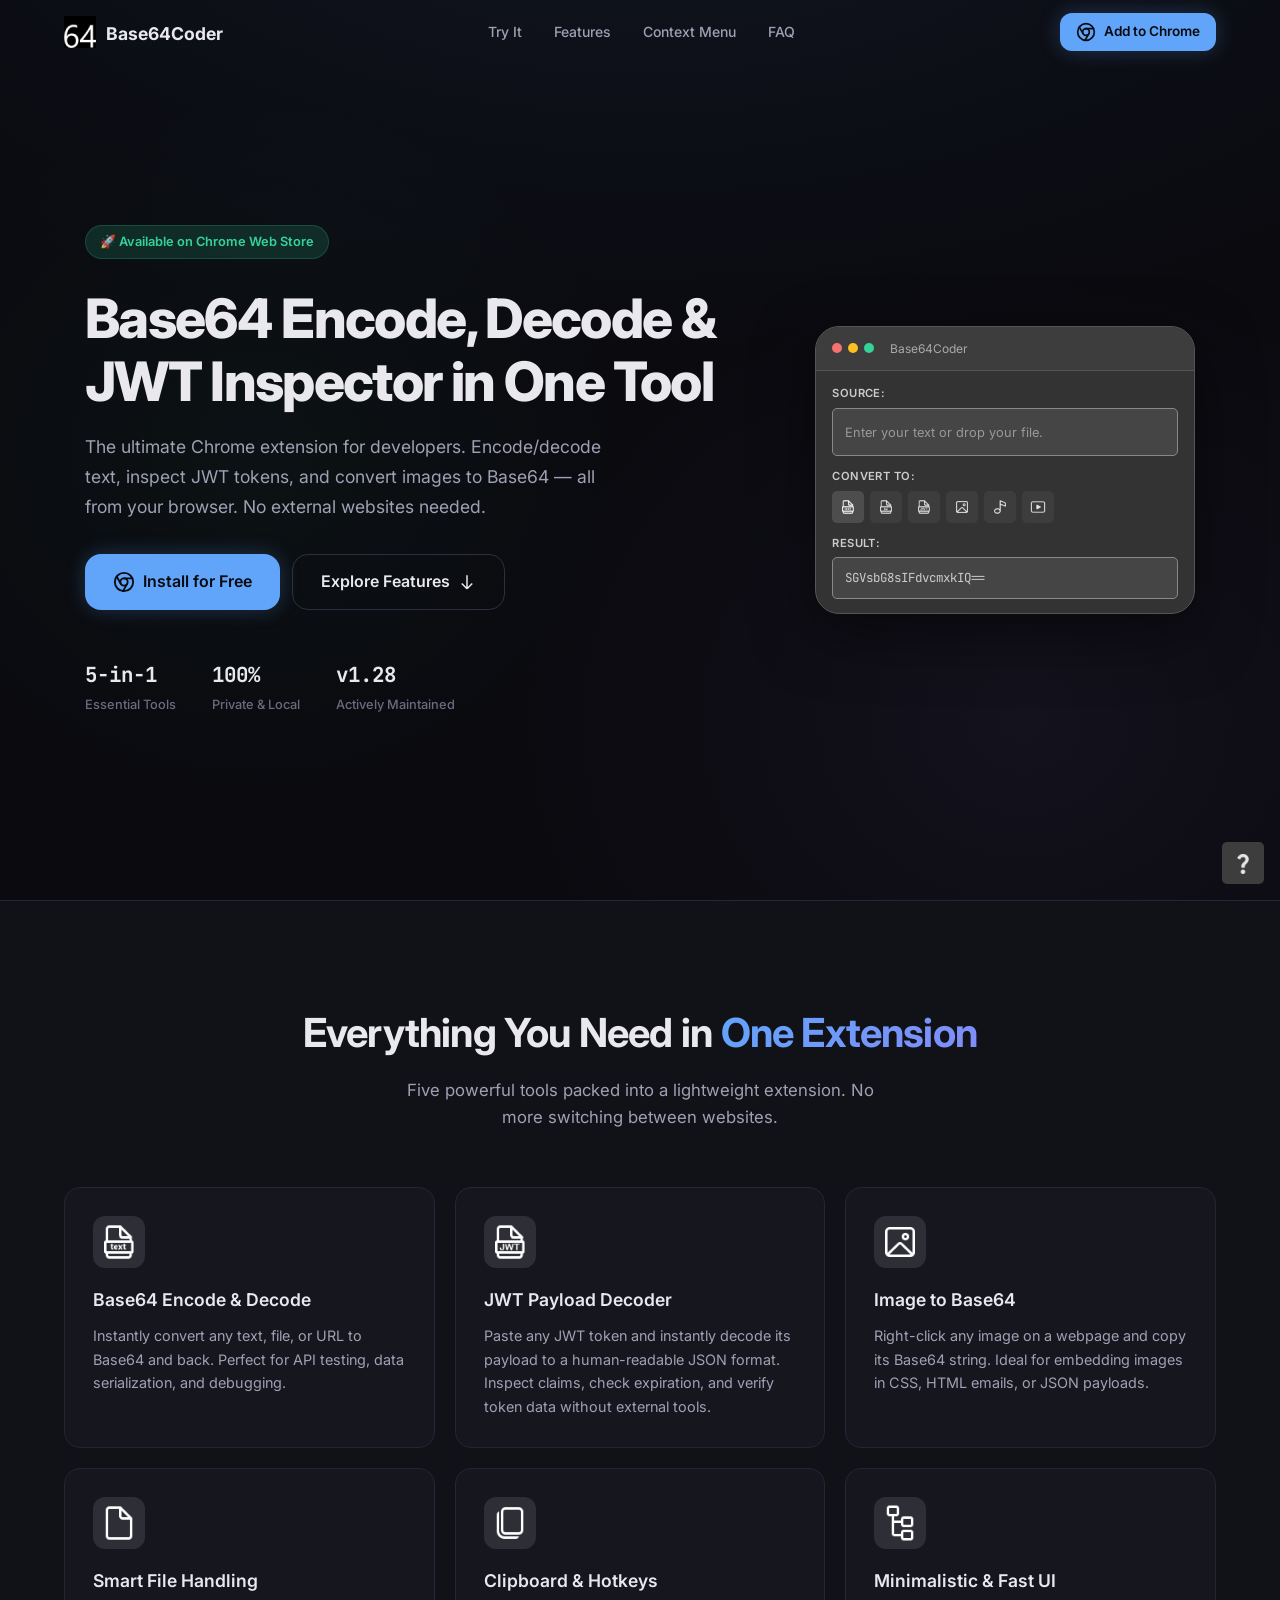
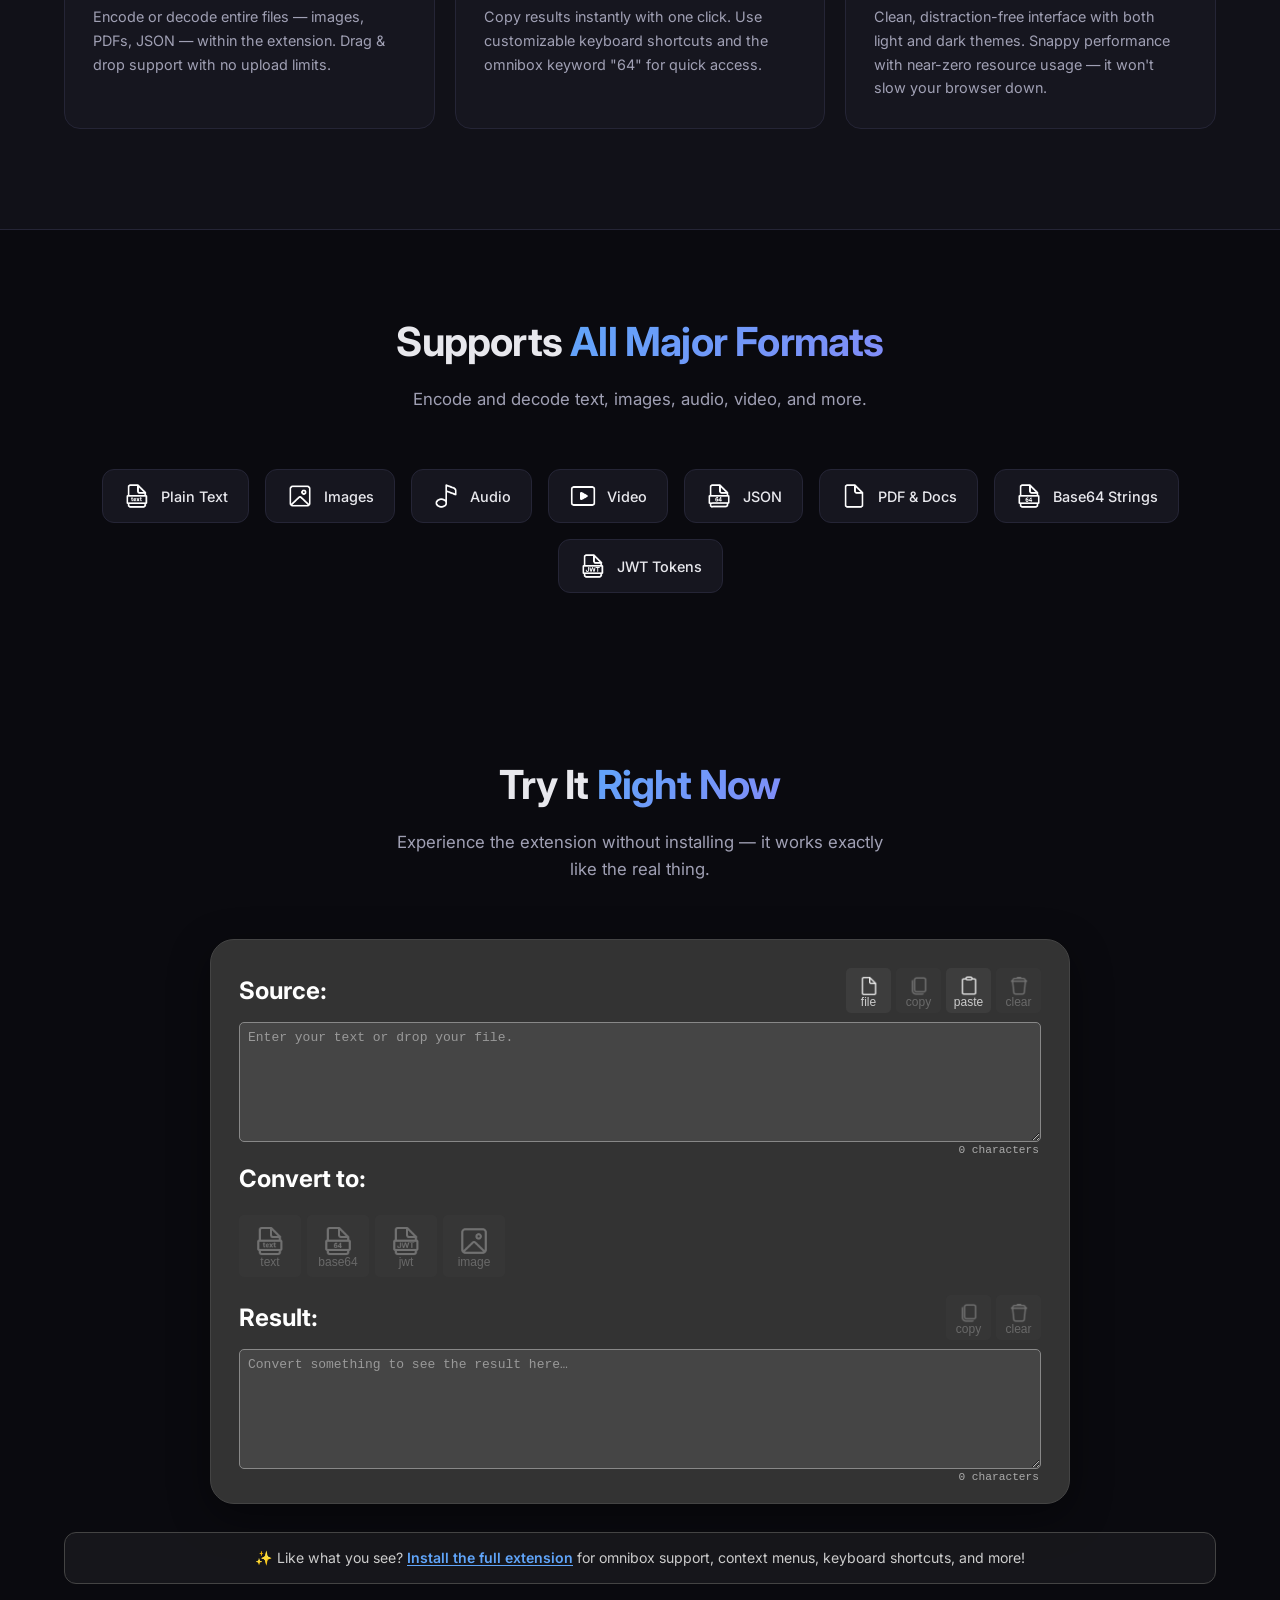
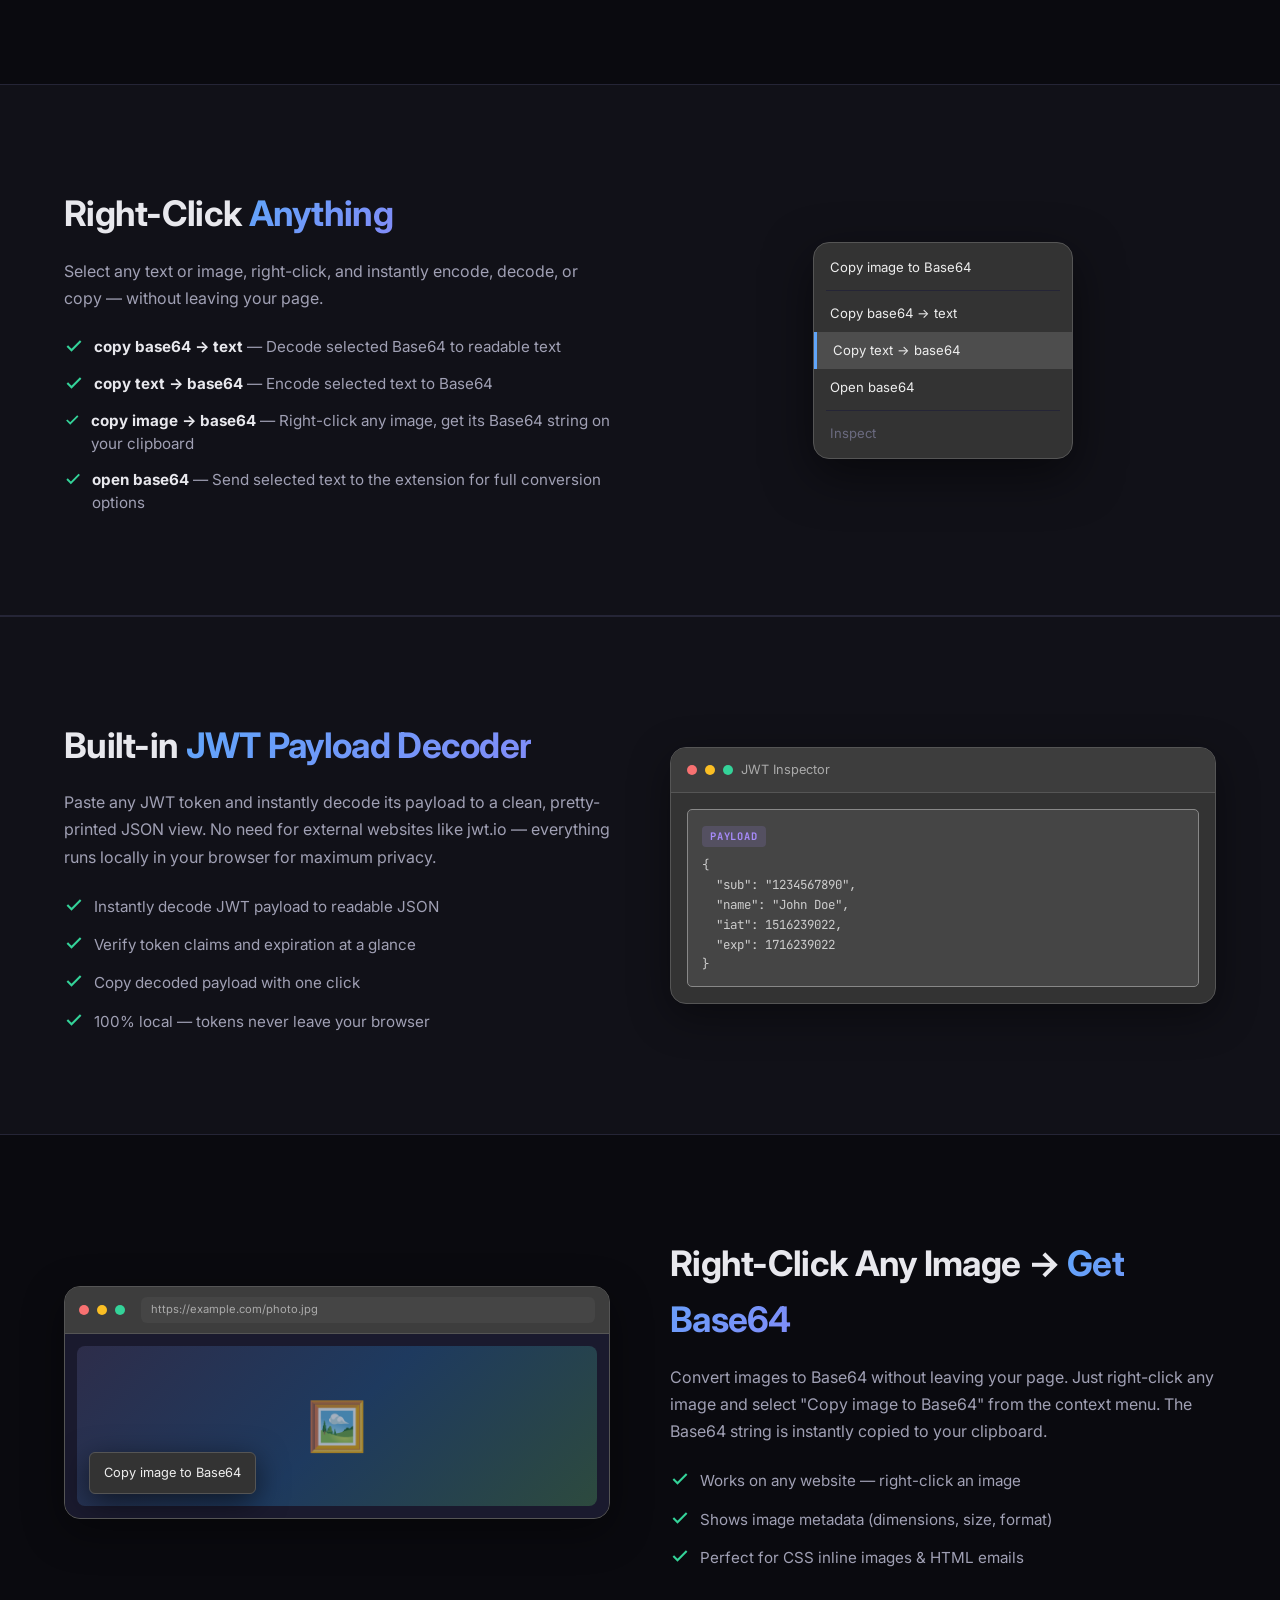
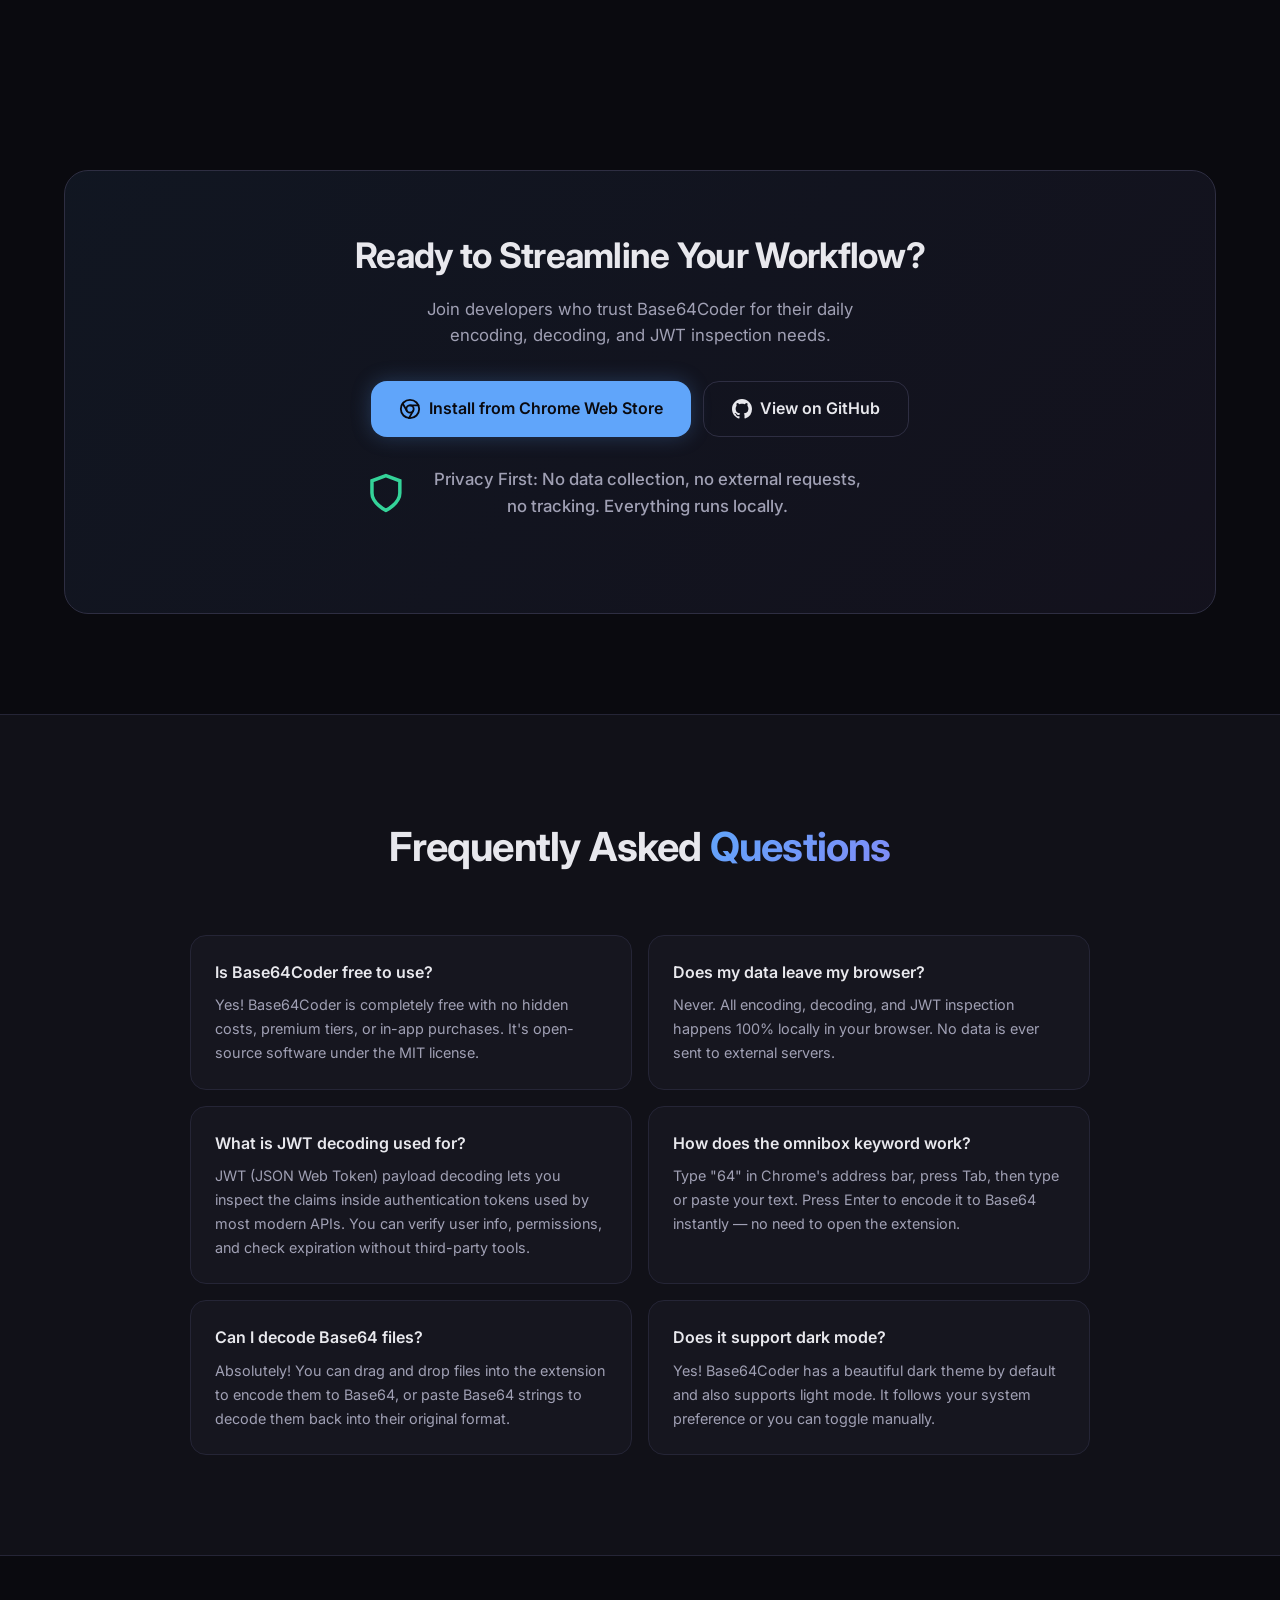
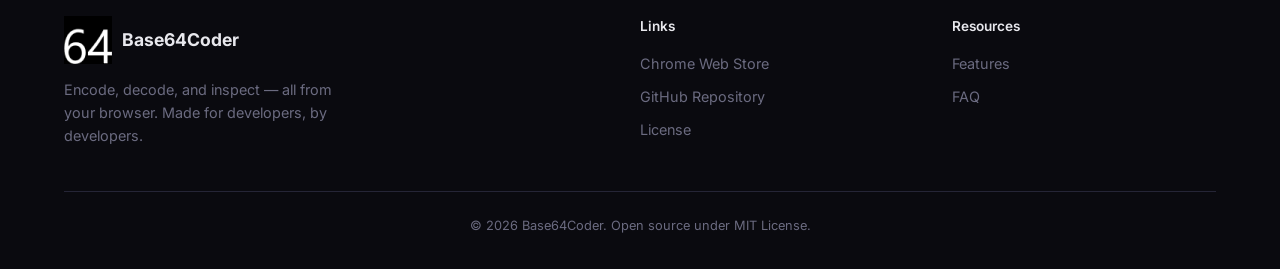
==== commit bd4e7b70: "feat: implement try it block" ====
--- a/index.html
+++ b/index.html
@@ -10,6 +10,7 @@
   <meta property="og:image" content="assets/images/icons/b64c128.png">
   <meta property="og:type" content="website">
   <meta name="twitter:card" content="summary">
+  <meta name="google-site-verification" content="FzIEyNlNrNZdOrs5yd5cCZ3h9yDV62ifntDrQQFlJQI" />
   <title>Base64Coder — Encode, Decode & JWT Inspector</title>
   <link rel="icon" type="image/png" sizes="32x32" href="assets/images/icons/b64c32.png">
   <link rel="stylesheet" href="styles.css">
@@ -26,9 +27,9 @@
         <span>Base64Coder</span>
       </a>
       <div class="nav-links">
+        <a href="#try-it">Try It</a>
         <a href="#features">Features</a>
-        <a href="#jwt">JWT Inspector</a>
-        <a href="#image">Image to Base64</a>
+        <a href="#context-menu">Context Menu</a>
         <a href="#faq">FAQ</a>
       </div>
       <a href="https://chromewebstore.google.com/detail/base64coder-encode-decode/ebgonfpmppfndacngpbmgajldoabnjkm" class="btn btn-primary nav-cta" target="_blank" rel="noopener">
@@ -110,7 +111,7 @@
           <div class="hc-result">
             <span class="hc-label">Result:</span>
             <div class="hc-result-box">
-              <span class="hc-result-text accent">SGVsbG8sIFdvcmxkIQ==</span>
+              <span class="hc-result-text">SGVsbG8sIFdvcmxkIQ==</span>
             </div>
           </div>
         </div>
@@ -211,6 +212,172 @@
         <div class="format-item">
           <img src="assets/images/icons/jwt.png" alt="JWT" width="28" height="28">
           <span>JWT Tokens</span>
+        </div>
+      </div>
+    </div>
+  </section>
+
+  <!-- Try It Now — Live Demo (mirrors the extension UI) -->
+  <section class="try-it" id="try-it">
+    <div class="section-container">
+      <div class="section-header">
+        <h2>Try It <span class="highlight">Right Now</span></h2>
+        <p>Experience the extension without installing — it works exactly like the real thing.</p>
+      </div>
+
+      <div class="demo-card">
+      
+      <!-- Drop overlay -->
+      <div id="demo-drop-overlay">
+        <img draggable="false" id="demo-drop-overlay-img" src="assets/images/icons/drag.png" alt="drag" />
+        <p id="demo-drop-overlay-text">Drag & Drop to Upload File</p>
+      </div>
+
+      <!-- Source area -->
+      <div class="demo-action-area">
+        <div class="demo-action-area-header">
+          <label for="demo-source">Source:</label>
+          <div class="demo-btn-panel">
+            <button title="Select file to encode in base64" class="demo-btn" id="demo-open-file">
+              <input type="file" id="demo-file-input" style="display:none" />
+              <img draggable="false" src="assets/images/icons/file.png" alt="open file" />
+              <span>file</span>
+            </button>
+            <button title="Copy source value" class="demo-btn" id="demo-copy-source">
+              <img draggable="false" src="assets/images/icons/copy.png" alt="copy" />
+              <span>copy</span>
+            </button>
+            <button title="Paste value from clipboard" class="demo-btn" id="demo-paste-source">
+              <img draggable="false" src="assets/images/icons/paste.png" alt="paste" />
+              <span>paste</span>
+            </button>
+            <button title="Clear source value" class="demo-btn" id="demo-clear-source">
+              <img draggable="false" src="assets/images/icons/delete.png" alt="clear" />
+              <span>clear</span>
+            </button>
+          </div>
+        </div>
+        <div class="demo-action-area-body">
+          <div id="demo-file-info" class="demo-file-info">
+            <img draggable="false" src="assets/images/icons/file.png" alt="opened file" />
+            <label id="demo-file-name">No file selected</label>
+          </div>
+          <textarea id="demo-source" placeholder="Enter your text or drop your file."></textarea>
+          <span id="demo-source-length">0 characters</span>
+        </div>
+      </div>
+
+      <!-- Convert actions -->
+      <div class="demo-action-area">
+        <div class="demo-action-area-header">
+          <label>Convert to:</label>
+        </div>
+        <div class="demo-actions">
+          <button data-tooltip="1" title="Convert source value to text" class="demo-btn demo-convert-btn disabled" id="demo-decode-btn">
+            <img draggable="false" src="assets/images/icons/text.png" alt="to text" />
+            <span>text</span>
+          </button>
+          <button data-tooltip="2" title="Convert source value to base64" class="demo-btn demo-convert-btn disabled" id="demo-encode-btn">
+            <img draggable="false" src="assets/images/icons/base64.png" alt="to base64" />
+            <span>base64</span>
+          </button>
+          <button data-tooltip="3" title="Convert source value to parsed JWT" class="demo-btn demo-convert-btn disabled" id="demo-jwt-btn">
+            <img draggable="false" src="assets/images/icons/jwt.png" alt="decode jwt" />
+            <span>jwt</span>
+          </button>
+          <button data-tooltip="4" title="Convert source base64 value to image" class="demo-btn demo-convert-btn disabled" id="demo-image-btn">
+            <img draggable="false" src="assets/images/icons/image.png" alt="to image" />
+            <span>image</span>
+          </button>
+
+        </div>
+      </div>
+
+      <!-- Result area -->
+      <div class="demo-action-area">
+        <div class="demo-action-area-header">
+          <label for="demo-result">Result:</label>
+          <div class="demo-btn-panel">
+            <button title="Format JSON value" class="demo-btn" id="demo-beautify">
+              <img draggable="false" src="assets/images/icons/structure.png" alt="tree" />
+              <span>pretty</span>
+            </button>
+            <button title="Copy result value to clipboard" class="demo-btn disabled" id="demo-copy-result">
+              <img draggable="false" src="assets/images/icons/copy.png" alt="copy" />
+              <span>copy</span>
+            </button>
+            <button title="Clear result value" class="demo-btn disabled" id="demo-clear-result">
+              <img draggable="false" src="assets/images/icons/delete.png" alt="clear" />
+              <span>clear</span>
+            </button>
+          </div>
+        </div>
+        <div class="demo-action-area-body">
+          <div id="demo-result" contenteditable="true"></div>
+          <span id="demo-result-length">0 characters</span>
+          <div id="demo-result-img-container" class="demo-result-img-container">
+            <img id="demo-result-img" draggable="false" alt="Image preview" />
+            <p class="demo-result-img-meta" id="demo-result-img-meta">
+              <strong>Image info</strong>
+              <span>Size: <span id="demo-result-img-size">0</span> KB</span>
+              <span>Resolution: <span id="demo-result-img-resolution"></span> px</span>
+            </p>
+          </div>
+
+        </div>
+      </div>
+
+      <!-- Floating panel -->
+      <div class="demo-floating-panel">
+        <button title="How to use the extension" class="demo-btn" id="demo-open-faq">
+          <img draggable="false" src="assets/images/icons/question-mark.png" alt="FAQ" />
+        </button>
+      </div>
+
+      </div><!-- /.demo-card -->
+
+      <div class="try-install-banner">
+        <p>✨ Like what you see? <a href="https://chromewebstore.google.com/detail/base64coder-encode-decode/ebgonfpmppfndacngpbmgajldoabnjkm" target="_blank" rel="noopener">Install the full extension</a> for omnibox support, context menus, keyboard shortcuts, and more!</p>
+      </div>
+    </div>
+  </section>
+
+  <!-- Context Menu Showcase -->
+  <section class="context-section" id="context-menu">
+    <div class="section-container">
+      <div class="context-content">
+        <div class="context-text">
+          <h2>Right-Click <span class="highlight">Anything</span></h2>
+          <p>Select any text or image, right-click, and instantly encode, decode, or copy — without leaving your page.</p>
+          <ul class="context-features">
+            <li>
+              <svg width="20" height="20" viewBox="0 0 24 24" fill="none" stroke="#34d399" stroke-width="2.5"><path d="M20 6L9 17l-5-5"/></svg>
+              <span><strong>copy base64 → text</strong> — Decode selected Base64 to readable text</span>
+            </li>
+            <li>
+              <svg width="20" height="20" viewBox="0 0 24 24" fill="none" stroke="#34d399" stroke-width="2.5"><path d="M20 6L9 17l-5-5"/></svg>
+              <span><strong>copy text → base64</strong> — Encode selected text to Base64</span>
+            </li>
+            <li>
+              <svg width="20" height="20" viewBox="0 0 24 24" fill="none" stroke="#34d399" stroke-width="2.5"><path d="M20 6L9 17l-5-5"/></svg>
+              <span><strong>copy image → base64</strong> — Right-click any image, get its Base64 string on your clipboard</span>
+            </li>
+            <li>
+              <svg width="20" height="20" viewBox="0 0 24 24" fill="none" stroke="#34d399" stroke-width="2.5"><path d="M20 6L9 17l-5-5"/></svg>
+              <span><strong>open base64</strong> — Send selected text to the extension for full conversion options</span>
+            </li>
+          </ul>
+        </div>
+        <div class="context-visual">
+          <div class="context-menu-card">
+            <div class="context-menu-item"><span>Copy image to Base64</span></div>
+            <div class="context-menu-divider"></div>
+            <div class="context-menu-item"><span>Copy base64 → text</span></div>
+            <div class="context-menu-item highlight-item"><span>Copy text → base64</span></div>
+            <div class="context-menu-item"><span>Open base64</span></div>
+            <div class="context-menu-divider"></div>
+            <div class="context-menu-item muted"><span>Inspect</span></div>
+          </div>
         </div>
       </div>
     </div>
--- a/styles.css
+++ b/styles.css
@@ -302,11 +302,11 @@
 }
 
 .hero-card {
-  background: var(--bg-card);
-  border: 1px solid var(--border);
+  background: #333;
+  border: 1px solid #555;
   border-radius: var(--radius-xl);
   width: 380px;
-  box-shadow: 0 20px 60px rgba(0, 0, 0, 0.5), 0 0 0 1px var(--border);
+  box-shadow: 0 20px 60px rgba(0, 0, 0, 0.5);
   overflow: hidden;
 }
 
@@ -315,8 +315,8 @@
   align-items: center;
   gap: 8px;
   padding: 12px 16px;
-  background: var(--bg-elevated);
-  border-bottom: 1px solid var(--border);
+  background: #3d3d3d;
+  border-bottom: 1px solid #555;
 }
 
 .hero-card-dots {
@@ -328,13 +328,13 @@
   height: 10px;
   border-radius: 50%;
 }
-.hero-card-dots span:nth-child(1) { background: var(--red); }
-.hero-card-dots span:nth-child(2) { background: var(--yellow); }
-.hero-card-dots span:nth-child(3) { background: var(--green); }
+.hero-card-dots span:nth-child(1) { background: #f87171; }
+.hero-card-dots span:nth-child(2) { background: #fbbf24; }
+.hero-card-dots span:nth-child(3) { background: #34d399; }
 
 .hero-card-title {
   font-size: 0.75rem;
-  color: var(--text-muted);
+  color: #aaa;
   margin-left: 8px;
 }
 
@@ -350,23 +350,23 @@
   display: block;
   font-size: 0.7rem;
   font-weight: 600;
-  color: var(--text-secondary);
+  color: #ccc;
   text-transform: uppercase;
   letter-spacing: 0.04em;
   margin-bottom: 5px;
 }
 
 .hc-textarea {
-  background: var(--bg-secondary);
-  border: 1px solid var(--border);
-  border-radius: var(--radius-sm);
+  background: #454545;
+  border: 1px solid #888;
+  border-radius: 5px;
   padding: 10px 12px;
   min-height: 48px;
 }
 
 .hc-placeholder {
   font-size: 0.8rem;
-  color: var(--text-muted);
+  color: #999;
 }
 
 .hc-formats {
@@ -381,28 +381,27 @@
   justify-content: center;
   width: 32px;
   height: 32px;
-  background: var(--bg-secondary);
-  border: 1px solid var(--border);
-  border-radius: 6px;
-  transition: all var(--transition);
+  background: #3d3d3d;
+  border: none;
+  border-radius: 5px;
+  transition: background 0.1s;
   cursor: default;
 }
 .hc-fmt img {
-  filter: brightness(0) invert(0.6);
-  transition: filter var(--transition);
+  filter: invert(90%);
+  transition: filter 0.1s;
 }
 .hc-fmt.active {
-  border-color: var(--accent);
-  background: var(--accent-dim);
-}
-.hc-fmt.active img { filter: brightness(0) invert(1); }
-.hc-fmt:hover { border-color: var(--text-muted); }
-.hc-fmt:hover img { filter: brightness(0) invert(0.85); }
+  background: #4d4d4d;
+}
+.hc-fmt.active img { filter: invert(100%); }
+.hc-fmt:hover { background: #4d4d4d; }
+.hc-fmt:hover img { filter: invert(100%); }
 
 .hc-result-box {
-  background: var(--bg-secondary);
-  border: 1px solid var(--border);
-  border-radius: var(--radius-sm);
+  background: #454545;
+  border: 1px solid #888;
+  border-radius: 5px;
   padding: 10px 12px;
   min-height: 42px;
   display: flex;
@@ -412,10 +411,10 @@
 .hc-result-text {
   font-family: 'JetBrains Mono', monospace;
   font-size: 0.78rem;
-  color: var(--text-secondary);
+  color: #ccc;
   word-break: break-all;
 }
-.hc-result-text.accent { color: var(--accent); }
+.hc-result-text.accent { color: #60a5fa; }
 
 .hc-actions {
   display: flex;
@@ -429,18 +428,18 @@
   justify-content: center;
   width: 28px;
   height: 28px;
-  background: var(--bg-secondary);
-  border: 1px solid var(--border);
+  background: #3d3d3d;
+  border: none;
   border-radius: 5px;
   cursor: default;
-  transition: all var(--transition);
+  transition: background 0.1s;
 }
 .hc-action img {
-  filter: brightness(0) invert(0.6);
-  transition: filter var(--transition);
-}
-.hc-action:hover { border-color: var(--text-muted); }
-.hc-action:hover img { filter: brightness(0) invert(1); }
+  filter: invert(90%);
+  transition: filter 0.1s;
+}
+.hc-action:hover { background: #4d4d4d; }
+.hc-action:hover img { filter: invert(100%); }
 
 .hc-footer {
   display: flex;
@@ -451,7 +450,7 @@
 
 .hc-char-count {
   font-size: 0.7rem;
-  color: var(--text-muted);
+  color: #999;
 }
 
 /* --- Section Common --- */
@@ -569,6 +568,483 @@
    filter: brightness(0) invert(1);
 }
 
+/* =============================================
+   Try It — Live Demo (mirrors extension UI exactly)
+   ============================================= */
+.try-it {
+  padding: 80px 0 100px;
+  background: var(--bg-primary);
+}
+
+/* Card container — mimics the extension's popup page background */
+.demo-card {
+  max-width: 860px;
+  margin: 0 auto;
+  background: #333333;
+  border: 1px solid #444;
+  border-radius: var(--radius-xl);
+  padding: 20px 28px 28px;
+  box-shadow: 0 12px 40px rgba(0, 0, 0, 0.4);
+}
+
+/* Drop overlay */
+#demo-drop-overlay {
+  position: fixed;
+  z-index: 99;
+  inset: 0;
+  display: none;
+  align-items: center;
+  justify-content: center;
+  flex-direction: column;
+  background: rgba(0, 0, 0, 0.5);
+}
+
+#demo-drop-overlay.active { display: flex; }
+
+#demo-drop-overlay img {
+  width: 120px;
+  filter: invert(90%);
+}
+
+#demo-drop-overlay p {
+  font-size: 1.1rem;
+  font-weight: 700;
+  color: #fff;
+  margin-top: 10px;
+}
+
+/* Action areas — exactly like extension */
+.demo-action-area {
+  display: flex;
+  flex-direction: column;
+  width: 100%;
+  margin-bottom: 6px;
+  position: relative;
+}
+
+.demo-action-area .demo-action-area-header {
+  display: flex;
+  justify-content: space-between;
+  align-items: center;
+}
+
+.demo-action-area .demo-action-area-header label {
+  font-size: 1.5rem;
+  font-weight: 700;
+  color: #fff;
+  margin: 0.5em 0;
+  cursor: default;
+}
+
+.demo-action-area .demo-action-area-body {
+  width: 100%;
+  display: flex;
+  flex-direction: column;
+  position: relative;
+}
+
+/* Buttons — exactly like extension: 45x45, gray bg, no border */
+.demo-btn {
+  background: #3d3d3d;
+  border: none;
+  width: 45px;
+  height: 45px;
+  cursor: pointer;
+  font-size: 20px;
+  text-align: center;
+  border-radius: 5px;
+  margin-left: 5px;
+  color: #fff;
+  display: inline-flex;
+  flex-direction: column;
+  align-items: center;
+  justify-content: center;
+  transition: background 0.1s;
+  padding-top: 2px;
+}
+
+.demo-btn:hover {
+  background: #4d4d4d !important;
+}
+
+.demo-btn img {
+  width: 22px;
+  height: 22px;
+  filter: invert(90%);
+}
+
+.demo-btn span {
+  font-size: 12px;
+  display: block;
+  margin-top: -2px;
+  color: #ccc;
+}
+
+.demo-btn-panel {
+  display: flex;
+  align-items: center;
+}
+
+/* Textareas — extension style: #454545 bg, white text, gray border */
+#demo-source,
+#demo-result {
+  word-wrap: break-word;
+  overflow-x: hidden;
+  overflow-y: auto;
+  resize: vertical;
+  width: 100%;
+  min-height: 120px;
+  max-height: 200px;
+  border-radius: 5px;
+  border: 1px solid #888;
+  background: #454545;
+  color: #fff;
+  padding: 6px 8px;
+  font-size: 13px;
+  white-space: pre-wrap;
+  font-family: 'Consolas', 'Courier New', monospace;
+  outline: none;
+  line-height: 1.4;
+}
+
+#demo-source:focus,
+#demo-result:focus {
+  border-color: #aaa;
+}
+
+#demo-source::placeholder {
+  color: #999;
+  font-family: 'Consolas', 'Courier New', monospace;
+}
+
+#demo-result:empty::before {
+  content: 'Convert something to see the result here…';
+  color: #999;
+  font-family: 'Consolas', 'Courier New', monospace;
+  pointer-events: none;
+}
+
+#demo-source-length,
+#demo-result-length {
+  position: absolute;
+  right: 2px;
+  bottom: -18px;
+  color: #aaa;
+  font-size: 0.7rem;
+  font-family: 'Consolas', 'Courier New', monospace;
+}
+
+/* Convert actions row — like extension: 62x62 buttons */
+.demo-actions {
+  display: flex;
+  flex-direction: row;
+  align-items: center;
+  gap: 6px;
+  flex-wrap: wrap;
+  padding: 4px 0;
+  width: auto;
+}
+
+.demo-convert-btn {
+  width: 62px;
+  height: 62px;
+  background: #3d3d3d;
+  margin-left: 0;
+  border-radius: 5px;
+}
+
+.demo-convert-btn:hover {
+  background: #4d4d4d !important;
+}
+
+.demo-convert-btn img {
+  width: 34px;
+  height: 34px;
+}
+
+.demo-convert-btn span {
+  font-size: 12px;
+  margin-top: -3px;
+}
+
+.demo-convert-btn.active {
+  background: #4d4d4d !important;
+}
+
+.demo-btn.disabled {
+  opacity: 0.35;
+  cursor: not-allowed;
+  pointer-events: none;
+}
+
+/* File info — shown when file is loaded, source hidden */
+.demo-file-info {
+  display: none;
+  flex-direction: column;
+  align-items: center;
+  justify-content: center;
+  padding: 12px 0;
+  gap: 6px;
+}
+
+.demo-file-info.active {
+  display: flex;
+}
+
+.demo-file-info img {
+  width: 28px;
+  height: 28px;
+  filter: invert(90%);
+}
+
+.demo-file-info label {
+  font-size: 0.85rem !important;
+  font-weight: 600 !important;
+  color: #ccc;
+  margin: 0 !important;
+}
+
+/* Source hidden state */
+#demo-source[style*="display: none"] + #demo-source-length {
+  display: none !important;
+}
+
+.demo-result-img-container {
+  display: none;
+  align-items: center;
+  gap: 12px;
+  padding: 8px;
+  margin-top: 6px;
+  background: #454545;
+  border-radius: 5px;
+  border: 1px solid #888;
+}
+
+.demo-result-img-container.active { display: flex; }
+
+#demo-result-img {
+  max-width: 160px;
+  max-height: 120px;
+  object-fit: contain;
+}
+
+.demo-result-img-meta {
+  display: flex;
+  flex-direction: column;
+  font-size: 0.75rem;
+  color: #ccc;
+  gap: 3px;
+}
+
+.demo-result-img-meta strong {
+  color: #fff;
+  margin-bottom: 2px;
+}
+
+/* Floating panel */
+.demo-floating-panel {
+  position: fixed;
+  bottom: 16px;
+  right: 16px;
+  display: flex;
+  flex-direction: column;
+  z-index: 50;
+}
+
+.demo-floating-panel .demo-btn {
+  margin-top: 4px;
+  background: #3d3d3d;
+  border: none;
+  border-radius: 5px;
+  width: 42px;
+  height: 42px;
+}
+
+.demo-floating-panel .demo-btn:hover {
+  background: #4d4d4d !important;
+}
+
+.demo-floating-panel .demo-btn img {
+  width: 20px;
+  height: 20px;
+}
+
+/* Install banner */
+.try-install-banner {
+  text-align: center;
+  margin-top: 28px;
+  padding: 14px 20px;
+  background: rgba(255, 255, 255, 0.05);
+  border: 1px solid #444;
+  border-radius: var(--radius);
+}
+
+.try-install-banner p {
+  color: #ccc;
+  font-size: 0.88rem;
+}
+
+.try-install-banner a {
+  color: var(--accent);
+  font-weight: 600;
+  text-decoration: underline;
+  text-underline-offset: 2px;
+}
+
+.try-install-banner a:hover {
+  color: #93c5fd;
+}
+
+/* =============================================
+   Context Menu Section
+   ============================================= */
+.context-section {
+  padding: 100px 0;
+  background: var(--bg-secondary);
+  border-top: 1px solid var(--border);
+  border-bottom: 1px solid var(--border);
+}
+
+.context-content {
+  display: grid;
+  grid-template-columns: 1fr 1fr;
+  gap: 60px;
+  align-items: center;
+}
+
+.context-text h2 {
+  font-size: clamp(1.6rem, 3.5vw, 2.2rem);
+  font-weight: 700;
+  letter-spacing: -0.02em;
+  margin-bottom: 16px;
+}
+
+.context-text > p {
+  color: var(--text-secondary);
+  margin-bottom: 24px;
+  line-height: 1.7;
+}
+
+.context-features {
+  list-style: none;
+  display: flex;
+  flex-direction: column;
+  gap: 14px;
+}
+
+.context-features li {
+  display: flex;
+  align-items: flex-start;
+  gap: 10px;
+  color: var(--text-secondary);
+  font-size: 0.95rem;
+  line-height: 1.5;
+}
+
+.context-features li strong {
+  color: var(--text-primary);
+}
+
+/* --- Context Menu Visual Card --- */
+.context-menu-card {
+  background: #333333;
+  border: 1px solid #555;
+  border-radius: var(--radius-lg);
+  padding: 6px 0;
+  width: 260px;
+  box-shadow: 0 16px 48px rgba(0, 0, 0, 0.5);
+  margin: 0 auto;
+}
+
+.context-menu-item {
+  padding: 8px 16px;
+  font-size: 0.82rem;
+  color: #eee;
+  cursor: default;
+  transition: background 0.1s;
+}
+
+.context-menu-item:hover {
+  background: #4d4d4d;
+}
+
+.context-menu-item.highlight-item {
+  background: #4d4d4d;
+  border-left: 3px solid var(--accent);
+}
+
+.context-menu-divider {
+  height: 1px;
+  background: #555;
+  margin: 4px 12px;
+}
+
+.context-menu-item.muted {
+  color: var(--text-muted);
+}
+
+.context-menu-divider {
+  height: 1px;
+  background: var(--border);
+  margin: 4px 12px;
+}
+
+/* --- Responsive for new sections --- */
+@media (max-width: 900px) {
+  .context-content {
+    grid-template-columns: 1fr;
+    gap: 40px;
+  }
+  .context-visual {
+    order: -1;
+  }
+}
+
+@media (max-width: 768px) {
+  .demo-card {
+    padding: 12px 14px 18px;
+    border-radius: var(--radius-lg);
+  }
+  .demo-action-area .demo-action-area-header label {
+    font-size: 1.1rem;
+  }
+  .demo-convert-btn {
+    width: 50px;
+    height: 50px;
+  }
+  .demo-convert-btn img {
+    width: 26px;
+    height: 26px;
+  }
+  .demo-convert-btn span {
+    font-size: 10px;
+  }
+  .demo-btn {
+    width: 38px;
+    height: 38px;
+  }
+  .demo-btn img {
+    width: 18px;
+    height: 18px;
+  }
+  .demo-btn span {
+    font-size: 10px;
+  }
+  #demo-source,
+  #demo-result {
+    min-height: 80px;
+    font-size: 12px;
+    padding: 5px 6px;
+  }
+  .demo-floating-panel {
+    display: none;
+  }
+  .context-menu-card {
+    width: 100%;
+    max-width: 260px;
+  }
+}
+
 /* --- JWT Section --- */
 .jwt-section {
   padding: 100px 0;
@@ -612,8 +1088,8 @@
 
 /* JWT Visual Card */
 .jwt-card {
-  background: var(--bg-card);
-  border: 1px solid var(--border);
+  background: #333;
+  border: 1px solid #555;
   border-radius: var(--radius-lg);
   overflow: hidden;
   box-shadow: 0 12px 40px rgba(0, 0, 0, 0.4);
@@ -624,10 +1100,10 @@
   align-items: center;
   gap: 8px;
   padding: 12px 16px;
-  background: var(--bg-elevated);
-  border-bottom: 1px solid var(--border);
+  background: #3d3d3d;
+  border-bottom: 1px solid #555;
   font-size: 0.8rem;
-  color: var(--text-muted);
+  color: #aaa;
 }
 
 .jwt-dot {
@@ -635,9 +1111,9 @@
   height: 10px;
   border-radius: 50%;
 }
-.jwt-dot.red { background: var(--red); }
-.jwt-dot.yellow { background: var(--yellow); }
-.jwt-dot.green { background: var(--green); }
+.jwt-dot.red { background: #f87171; }
+.jwt-dot.yellow { background: #fbbf24; }
+.jwt-dot.green { background: #34d399; }
 
 .jwt-card-body {
   padding: 16px;
@@ -647,10 +1123,10 @@
 }
 
 .jwt-segment {
-  background: var(--bg-secondary);
-  border-radius: var(--radius-sm);
+  background: #454545;
+  border-radius: 5px;
   padding: 12px 14px;
-  border: 1px solid var(--border);
+  border: 1px solid #888;
 }
 
 .jwt-label {
@@ -669,7 +1145,7 @@
 .jwt-segment code {
   font-family: 'JetBrains Mono', monospace;
   font-size: 0.78rem;
-  color: var(--text-secondary);
+  color: #ccc;
   line-height: 1.6;
   display: block;
 }
@@ -700,8 +1176,8 @@
 
 /* Image Demo Browser */
 .image-demo-browser {
-  background: var(--bg-card);
-  border: 1px solid var(--border);
+  background: #333;
+  border: 1px solid #555;
   border-radius: var(--radius-lg);
   overflow: hidden;
   box-shadow: 0 12px 40px rgba(0, 0, 0, 0.4);
@@ -712,8 +1188,8 @@
   align-items: center;
   gap: 8px;
   padding: 10px 14px;
-  background: var(--bg-elevated);
-  border-bottom: 1px solid var(--border);
+  background: #3d3d3d;
+  border-bottom: 1px solid #555;
 }
 
 .browser-dot {
@@ -721,15 +1197,15 @@
   height: 10px;
   border-radius: 50%;
 }
-.browser-dot.red { background: var(--red); }
-.browser-dot.yellow { background: var(--yellow); }
-.browser-dot.green { background: var(--green); }
+.browser-dot.red { background: #f87171; }
+.browser-dot.yellow { background: #fbbf24; }
+.browser-dot.green { background: #34d399; }
 
 .browser-url {
   font-size: 0.7rem;
-  color: var(--text-muted);
+  color: #aaa;
   margin-left: 8px;
-  background: var(--bg-secondary);
+  background: #454545;
   padding: 4px 10px;
   border-radius: 6px;
   flex: 1;
@@ -760,9 +1236,9 @@
   position: absolute;
   bottom: 24px;
   left: 24px;
-  background: var(--bg-elevated);
-  border: 1px solid var(--border-light);
-  border-radius: var(--radius-sm);
+  background: #333;
+  border: 1px solid #555;
+  border-radius: 6px;
   box-shadow: 0 8px 30px rgba(0, 0, 0, 0.6);
   overflow: hidden;
 }
@@ -774,19 +1250,20 @@
   padding: 10px 14px;
   font-size: 0.8rem;
   white-space: nowrap;
+  color: #eee;
 }
 .ctx-item kbd {
   margin-left: auto;
   font-family: 'JetBrains Mono', monospace;
   font-size: 0.7rem;
   padding: 2px 6px;
-  background: var(--bg-secondary);
+  background: #454545;
   border-radius: 4px;
   color: var(--text-muted);
   border: 1px solid var(--border);
 }
 .ctx-item:hover {
-  background: var(--accent-dim);
+  background: #4d4d4d;
 }
 
 /* --- CTA Section --- */
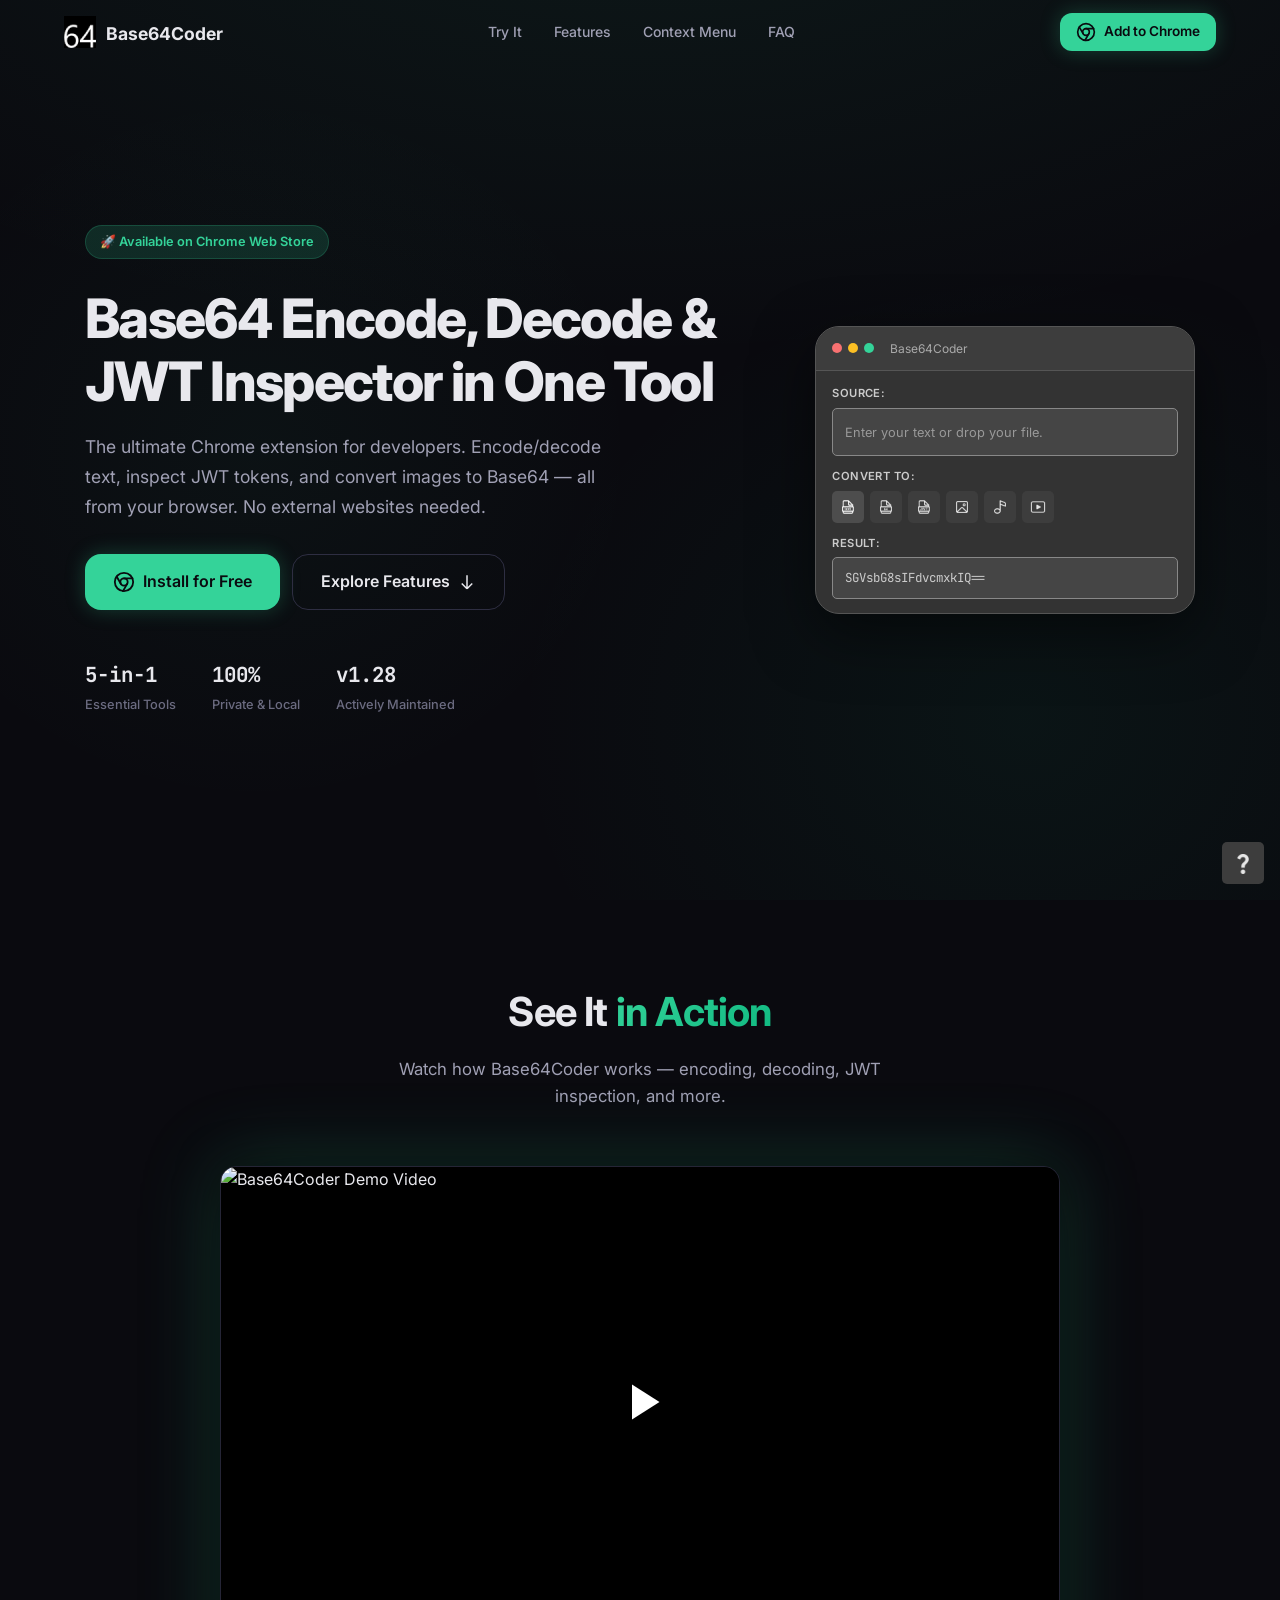
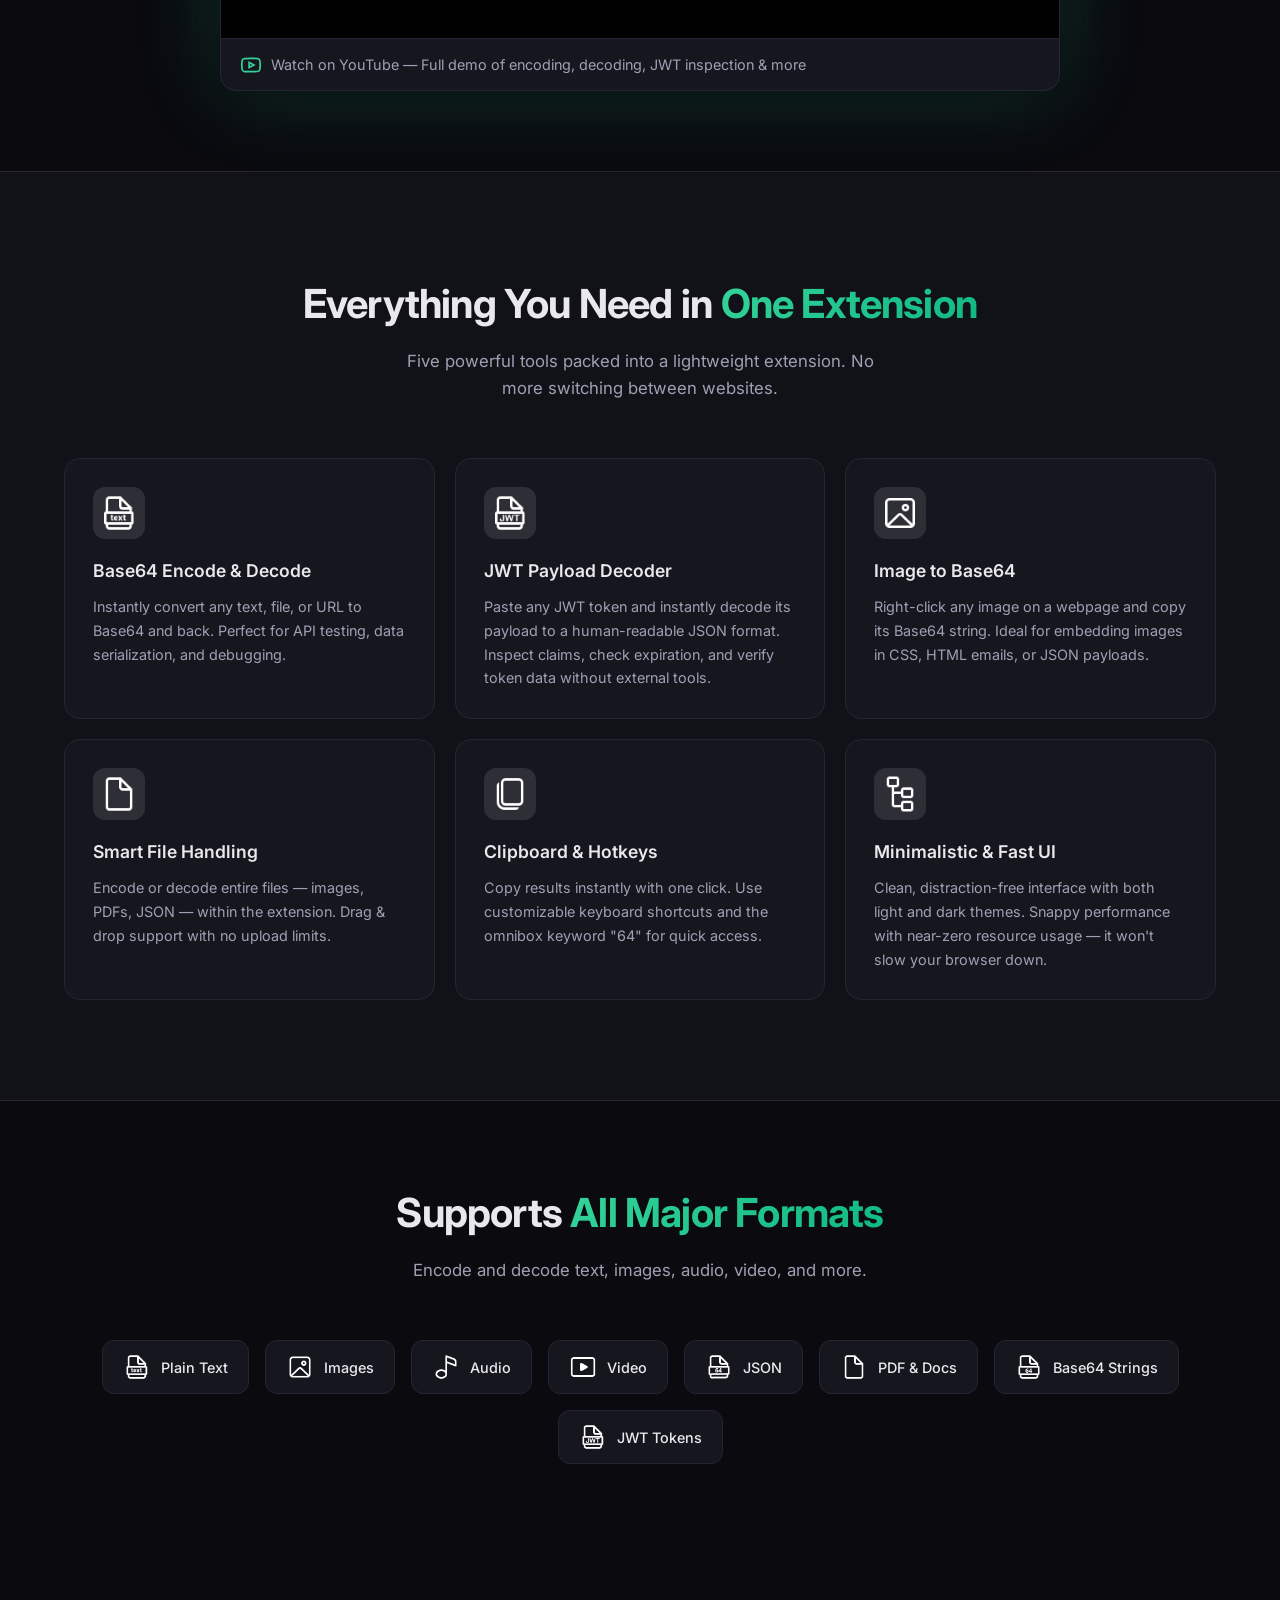
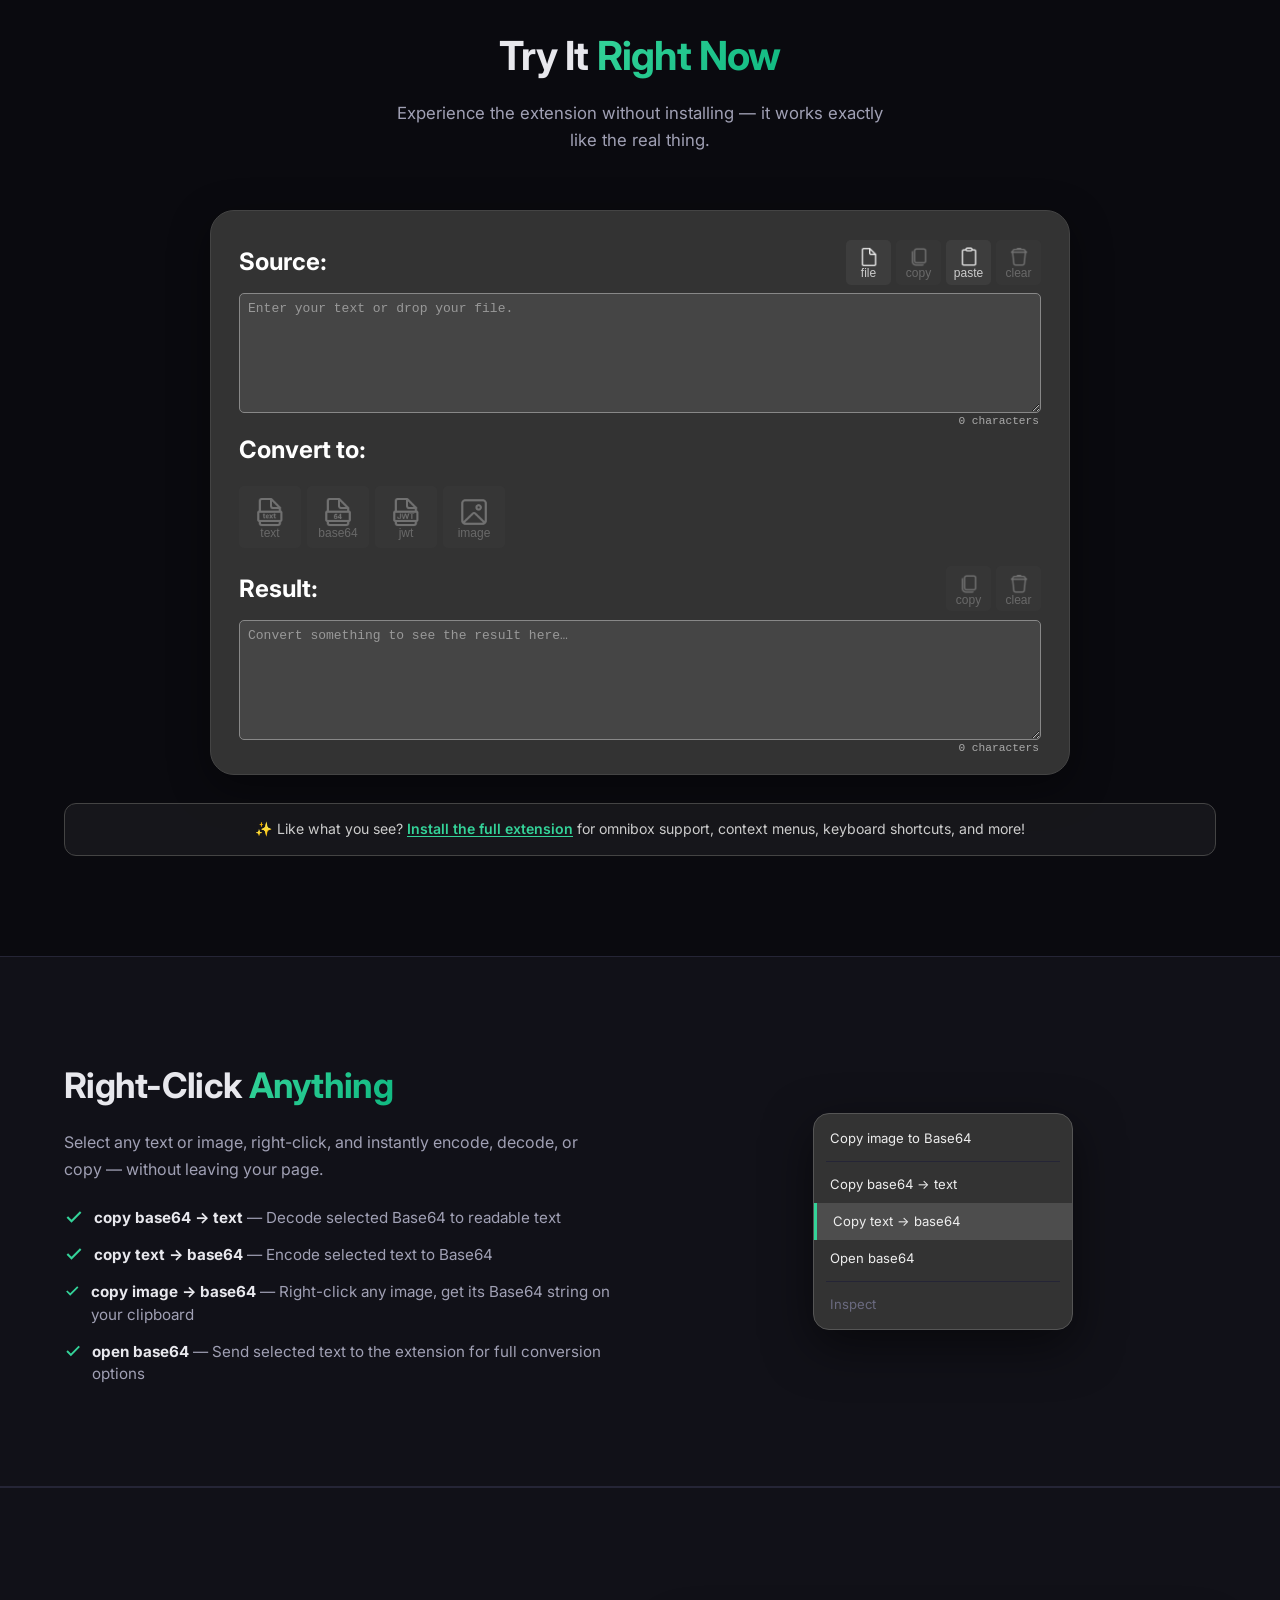
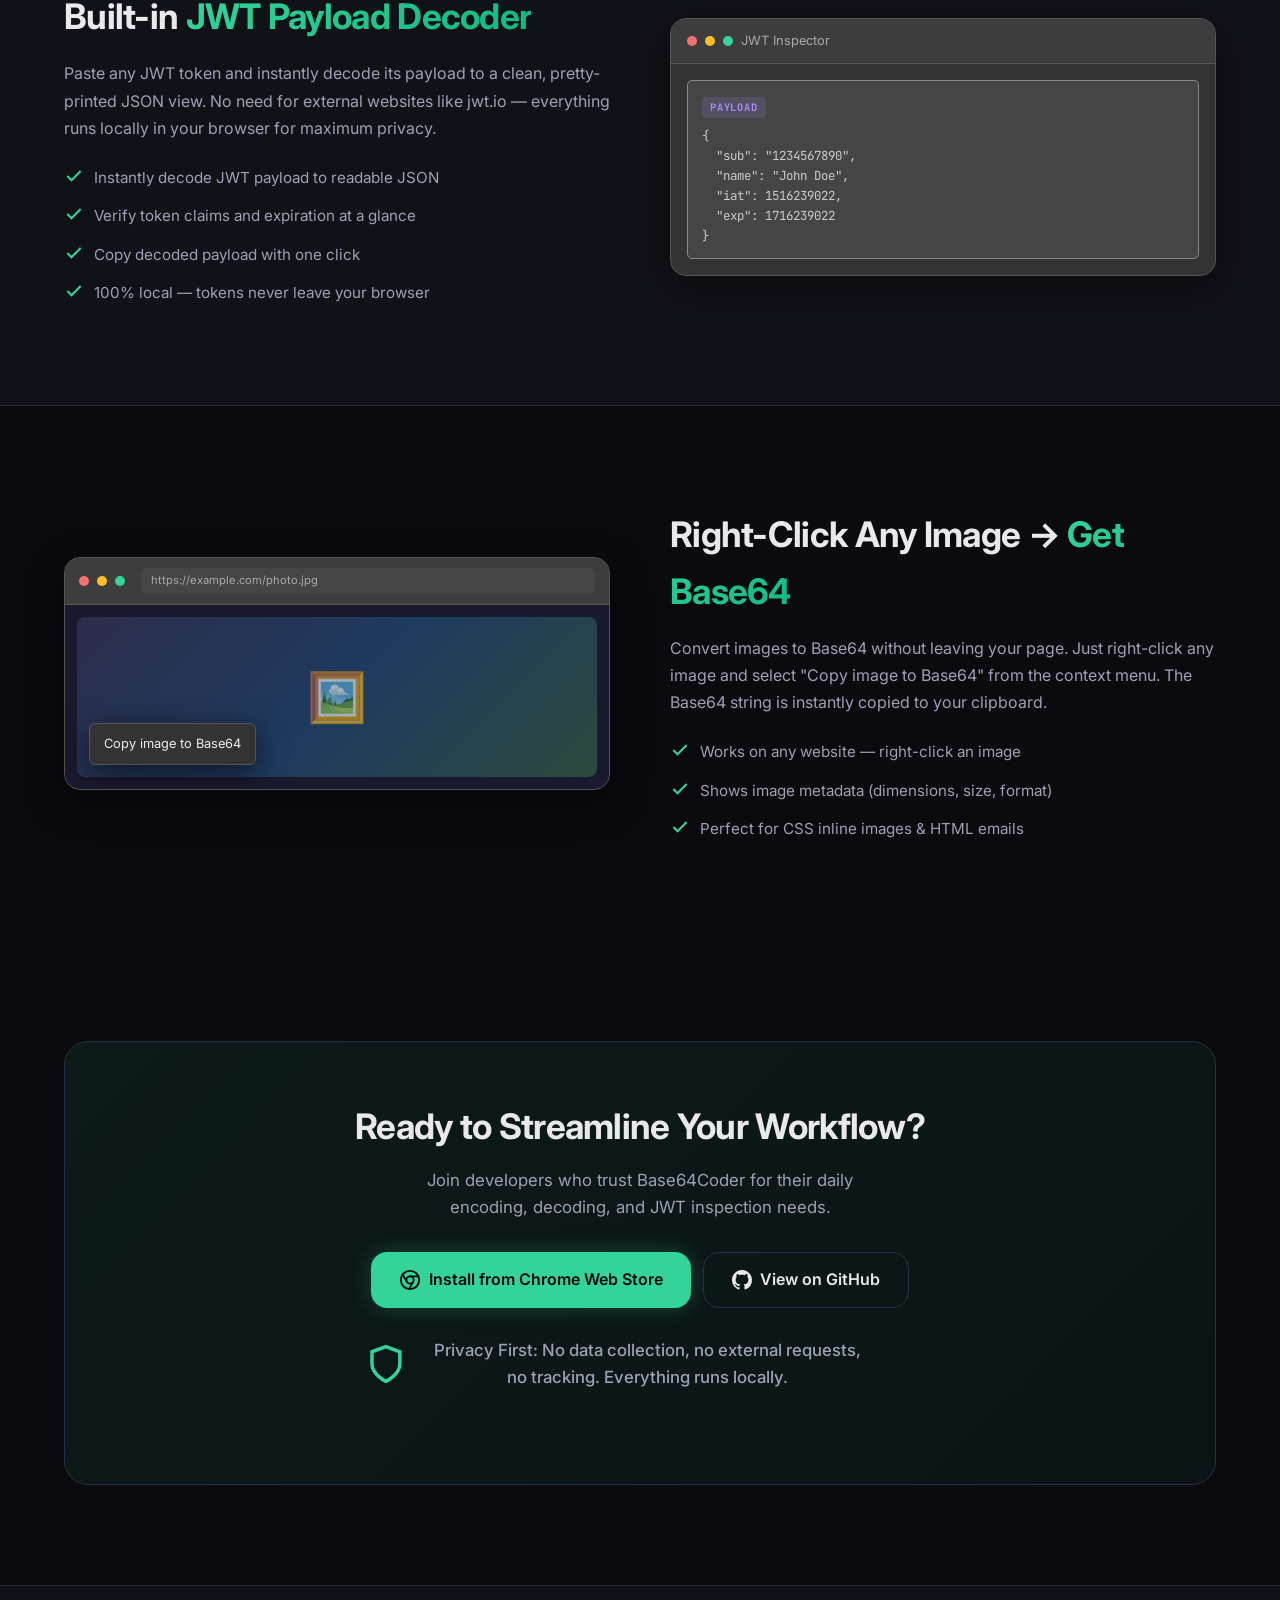
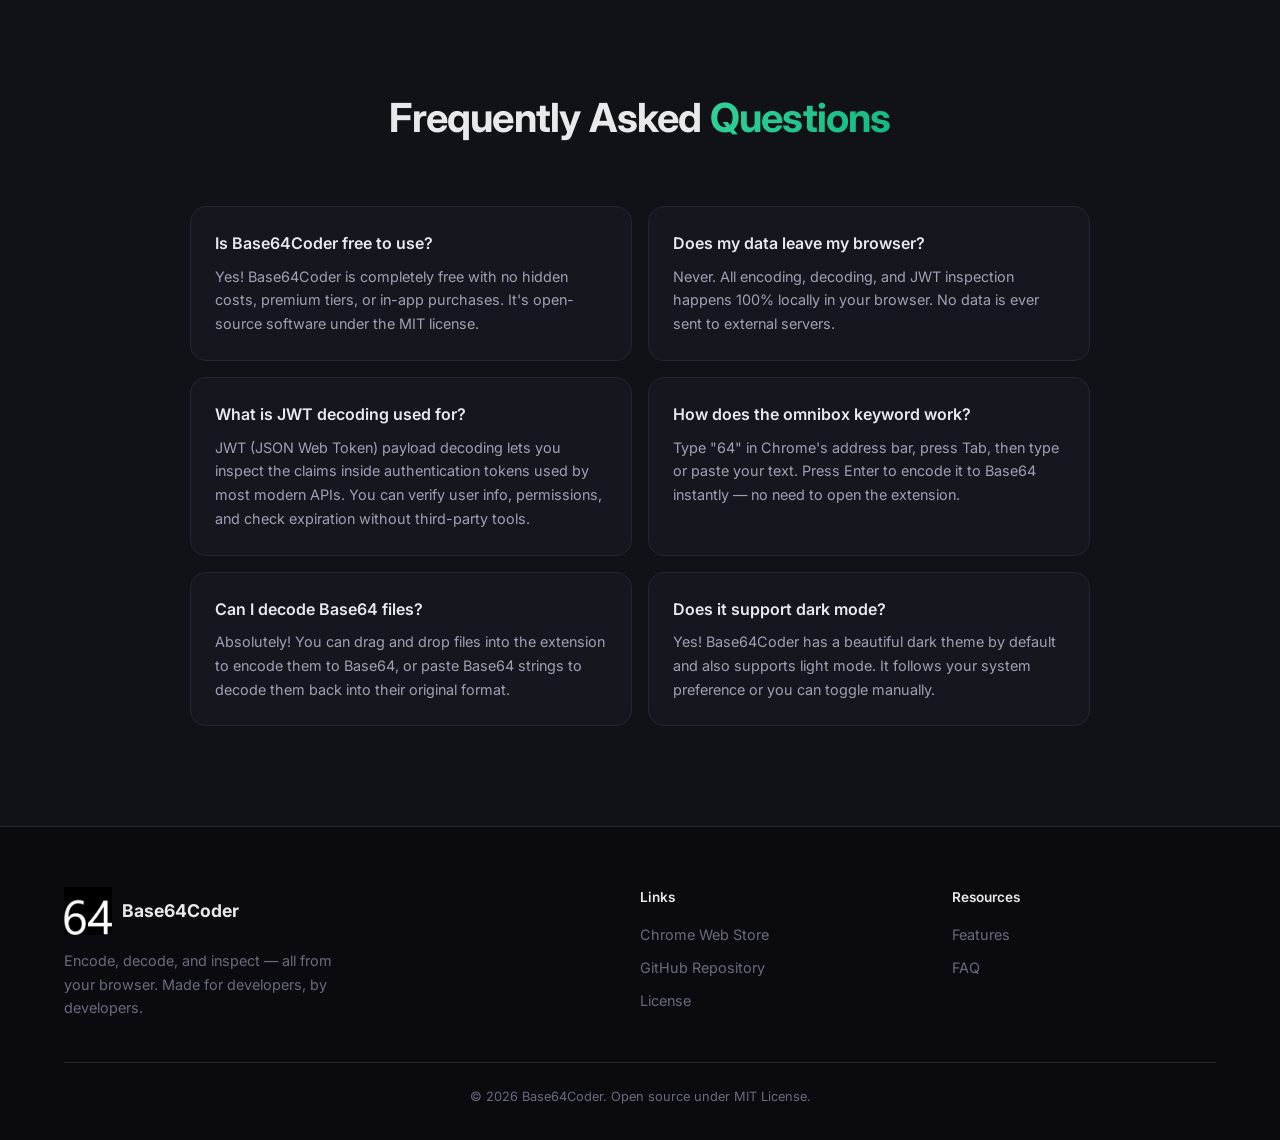
==== commit 68630e25: "feat: add video and use green as main color" ====
--- a/index.html
+++ b/index.html
@@ -119,6 +119,39 @@
     </div>
   </section>
 
+  <!-- Video Showcase -->
+  <section class="video-showcase">
+    <div class="section-container">
+      <div class="section-header">
+        <h2>See It <span class="highlight">in Action</span></h2>
+        <p>Watch how Base64Coder works — encoding, decoding, JWT inspection, and more.</p>
+      </div>
+      <div class="video-wrapper">
+        <a href="https://youtu.be/bKh3bAZSogo" target="_blank" rel="noopener" class="video-card">
+          <div class="video-thumbnail">
+            <img
+              src="https://github.com/user-attachments/assets/de640acc-f6dd-427b-9fc2-2643d3035ca5"
+              alt="Base64Coder Demo Video"
+              loading="lazy"
+            />
+            <div class="video-play-btn">
+              <svg width="60" height="60" viewBox="0 0 24 24" fill="currentColor">
+                <path d="M8 5v14l11-7z"/>
+              </svg>
+            </div>
+          </div>
+          <div class="video-info">
+            <svg width="20" height="20" viewBox="0 0 24 24" fill="none" stroke="currentColor" stroke-width="2">
+              <path d="M22.54 6.42a2.78 2.78 0 0 0-1.94-2C18.88 4 12 4 12 4s-6.88 0-8.6.46a2.78 2.78 0 0 0-1.94 2A29 29 0 0 0 1 12a29 29 0 0 0 .46 5.58 2.78 2.78 0 0 0 1.94 2C5.12 20 12 20 12 20s6.88 0 8.6-.46a2.78 2.78 0 0 0 1.94-2A29 29 0 0 0 23 12a29 29 0 0 0-.46-5.58z"/>
+              <polygon points="9.75 15.02 15.5 12 9.75 8.98 9.75 15.02"/>
+            </svg>
+            <span>Watch on YouTube — Full demo of encoding, decoding, JWT inspection & more</span>
+          </div>
+        </a>
+      </div>
+    </div>
+  </section>
+
   <!-- Features Section -->
   <section class="features" id="features">
     <div class="section-container">
--- a/styles.css
+++ b/styles.css
@@ -16,9 +16,9 @@
   --text-secondary: #a0a0b4;
   --text-muted: #6b6b80;
   
-  --accent: #60a5fa;
-  --accent-glow: rgba(96, 165, 250, 0.25);
-  --accent-dim: rgba(96, 165, 250, 0.1);
+  --accent: #34d399;
+  --accent-glow: rgba(52, 211, 153, 0.25);
+  --accent-dim: rgba(52, 211, 153, 0.1);
   --green: #34d399;
   --green-dim: rgba(52, 211, 153, 0.15);
   --red: #f87171;
@@ -92,8 +92,8 @@
   box-shadow: 0 0 20px var(--accent-glow);
 }
 .btn-primary:hover {
-  background: #93c5fd;
-  box-shadow: 0 0 30px rgba(96, 165, 250, 0.4);
+  background: #6ee7b7;
+  box-shadow: 0 0 30px rgba(52, 211, 153, 0.4);
   transform: translateY(-1px);
 }
 
@@ -205,8 +205,8 @@
   position: absolute;
   inset: 0;
   background:
-    radial-gradient(ellipse 80% 60% at 50% -20%, rgba(96, 165, 250, 0.08), transparent),
-    radial-gradient(ellipse 40% 50% at 80% 80%, rgba(167, 139, 250, 0.06), transparent),
+    radial-gradient(ellipse 80% 60% at 50% -20%, rgba(52, 211, 153, 0.08), transparent),
+    radial-gradient(ellipse 40% 50% at 80% 80%, rgba(16, 185, 129, 0.06), transparent),
     radial-gradient(ellipse 30% 40% at 20% 50%, rgba(52, 211, 153, 0.04), transparent);
   pointer-events: none;
 }
@@ -240,7 +240,7 @@
 }
 
 .hero-highlight {
-  background: linear-gradient(135deg, var(--accent), var(--purple));
+  background: linear-gradient(135deg, var(--accent), #10b981);
   -webkit-background-clip: text;
   -webkit-text-fill-color: transparent;
   background-clip: text;
@@ -414,7 +414,7 @@
   color: #ccc;
   word-break: break-all;
 }
-.hc-result-text.accent { color: #60a5fa; }
+.hc-result-text.accent { color: #34d399; }
 
 .hc-actions {
   display: flex;
@@ -478,10 +478,99 @@
 }
 
 .highlight {
-  background: linear-gradient(135deg, var(--accent), #818cf8);
+  background: linear-gradient(135deg, var(--accent), #10b981);
   -webkit-background-clip: text;
   -webkit-text-fill-color: transparent;
   background-clip: text;
+}
+
+/* --- Video Showcase --- */
+.video-showcase {
+  padding: 80px 0;
+  background: var(--bg-primary);
+}
+
+.video-wrapper {
+  position: relative;
+  max-width: 840px;
+  margin: 0 auto;
+}
+
+.video-card {
+  display: block;
+  border-radius: var(--radius-lg);
+  overflow: hidden;
+  box-shadow: 0 0 40px rgba(0, 0, 0, 0.5), 0 0 80px var(--accent-glow);
+  border: 1px solid var(--border);
+  transition: all var(--transition-slow);
+  background: var(--bg-card);
+}
+
+.video-card:hover {
+  border-color: var(--accent);
+  box-shadow: 0 0 40px rgba(0, 0, 0, 0.5), 0 0 100px var(--accent-glow);
+  transform: translateY(-2px);
+}
+
+.video-thumbnail {
+  position: relative;
+  width: 100%;
+  aspect-ratio: 16 / 9;
+  overflow: hidden;
+  background: #000;
+}
+
+.video-thumbnail img {
+  width: 100%;
+  height: 100%;
+  object-fit: cover;
+  transition: transform var(--transition-slow);
+}
+
+.video-card:hover .video-thumbnail img {
+  transform: scale(1.05);
+}
+
+.video-play-btn {
+  position: absolute;
+  top: 50%;
+  left: 50%;
+  transform: translate(-50%, -50%);
+  width: 80px;
+  height: 80px;
+  background: rgba(0, 0, 0, 0.7);
+  border-radius: 50%;
+  display: flex;
+  align-items: center;
+  justify-content: center;
+  color: #fff;
+  transition: all var(--transition);
+  backdrop-filter: blur(4px);
+}
+
+.video-card:hover .video-play-btn {
+  background: var(--accent);
+  color: #0a0a0f;
+  transform: translate(-50%, -50%) scale(1.1);
+}
+
+.video-play-btn svg {
+  margin-left: 4px;
+}
+
+.video-info {
+  display: flex;
+  align-items: center;
+  gap: 10px;
+  padding: 14px 20px;
+  color: var(--text-secondary);
+  font-size: 0.9rem;
+  border-top: 1px solid var(--border);
+}
+
+.video-info svg {
+  color: var(--accent);
+  flex-shrink: 0;
 }
 
 /* --- Features --- */
@@ -892,7 +981,7 @@
 }
 
 .try-install-banner a:hover {
-  color: #93c5fd;
+  color: #6ee7b7;
 }
 
 /* =============================================
@@ -1272,7 +1361,7 @@
 }
 
 .cta-card {
-  background: linear-gradient(135deg, rgba(96, 165, 250, 0.08), rgba(167, 139, 250, 0.06));
+  background: linear-gradient(135deg, rgba(52, 211, 153, 0.08), rgba(16, 185, 129, 0.06));
   border: 1px solid var(--border-light);
   border-radius: var(--radius-xl);
   padding: 56px 40px;
@@ -1503,6 +1592,9 @@
   .section-header h2 {
     font-size: 1.5rem;
   }
+  .video-showcase {
+    padding: 50px 16px;
+  }
 }
 
 /* --- Animations --- */
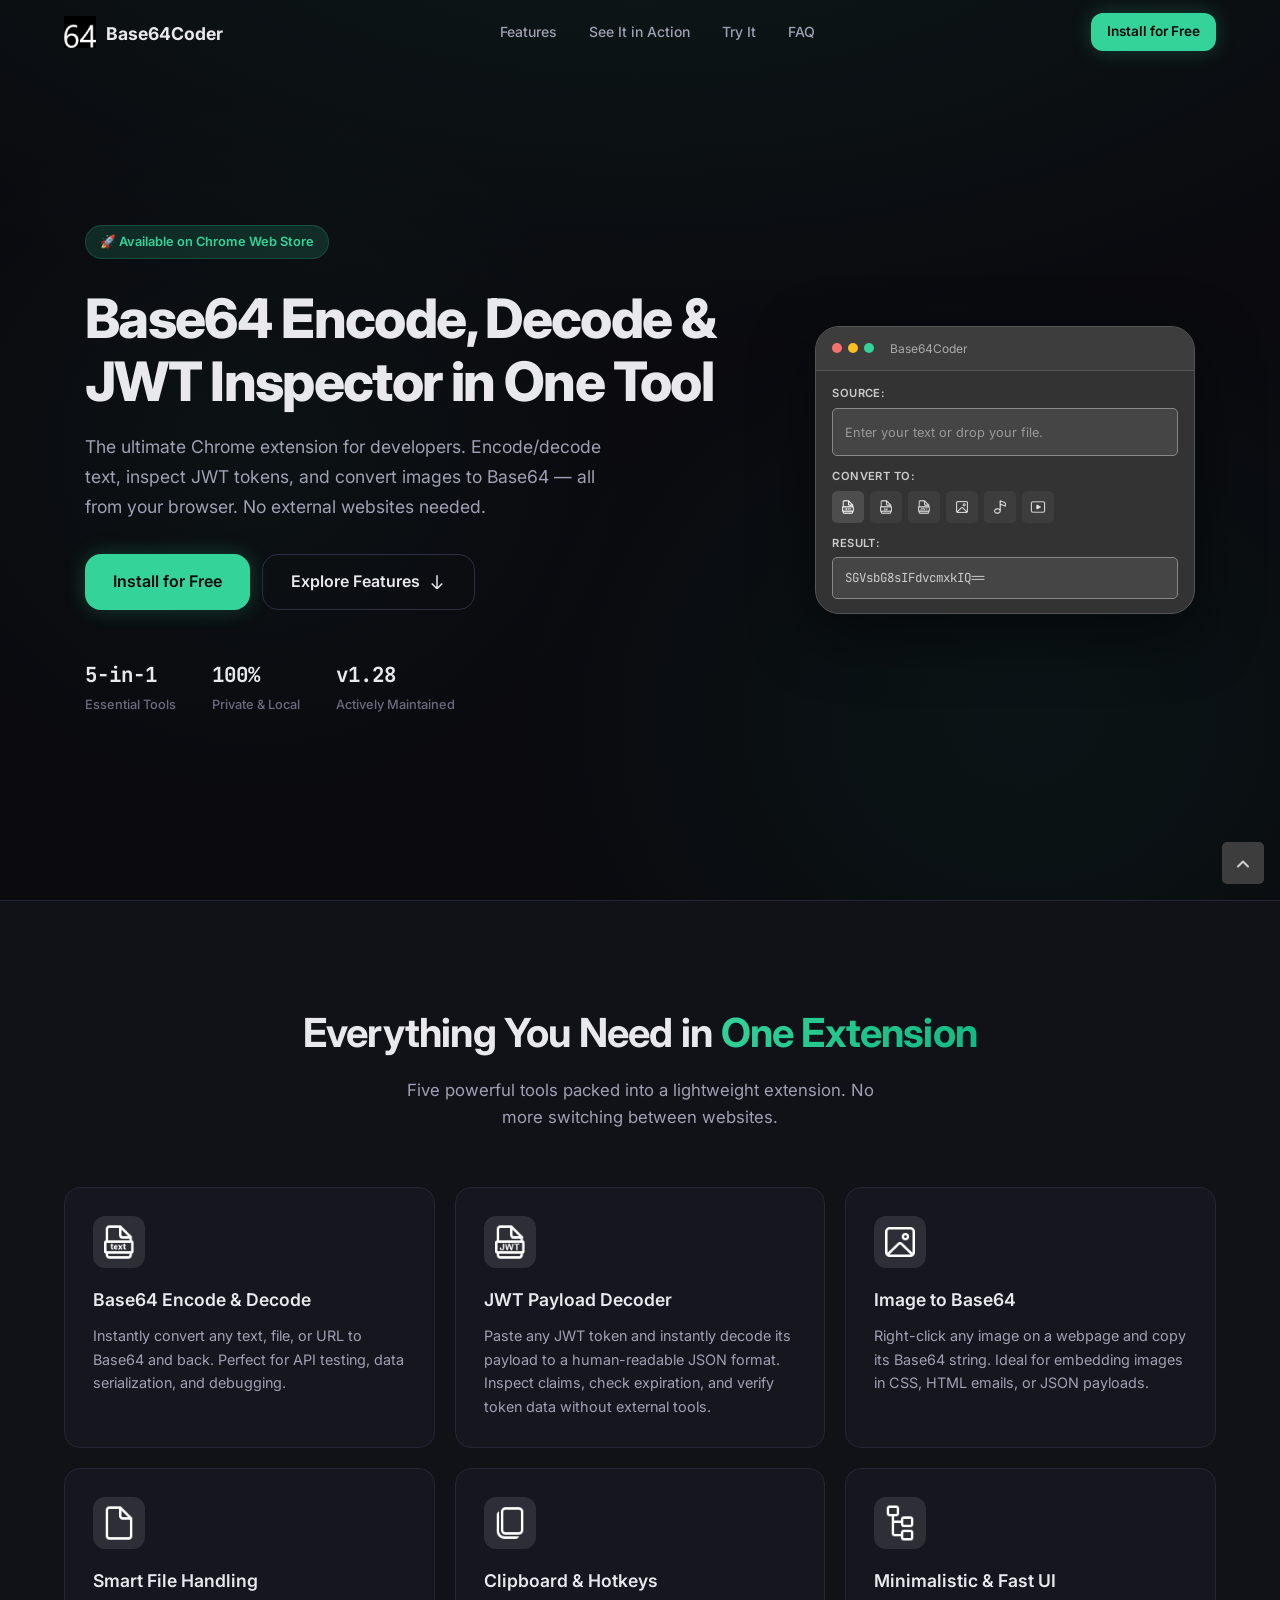
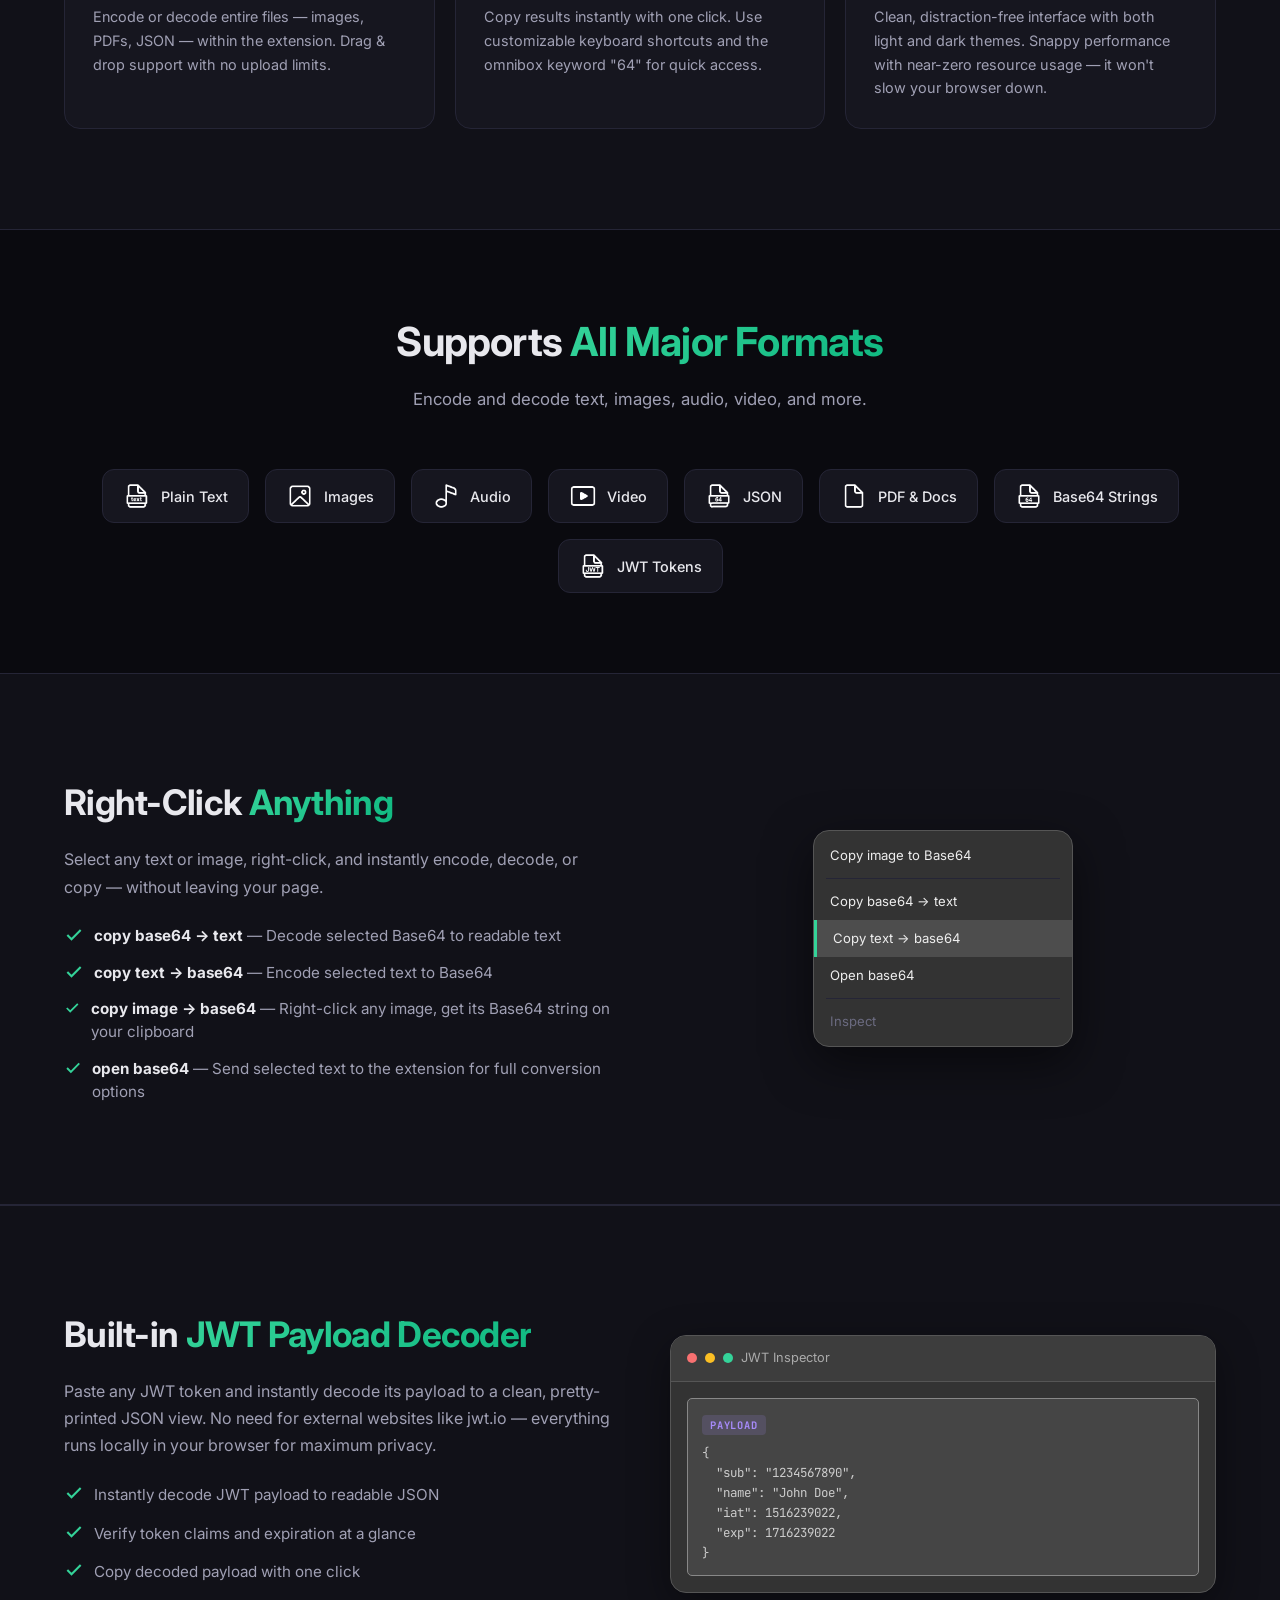
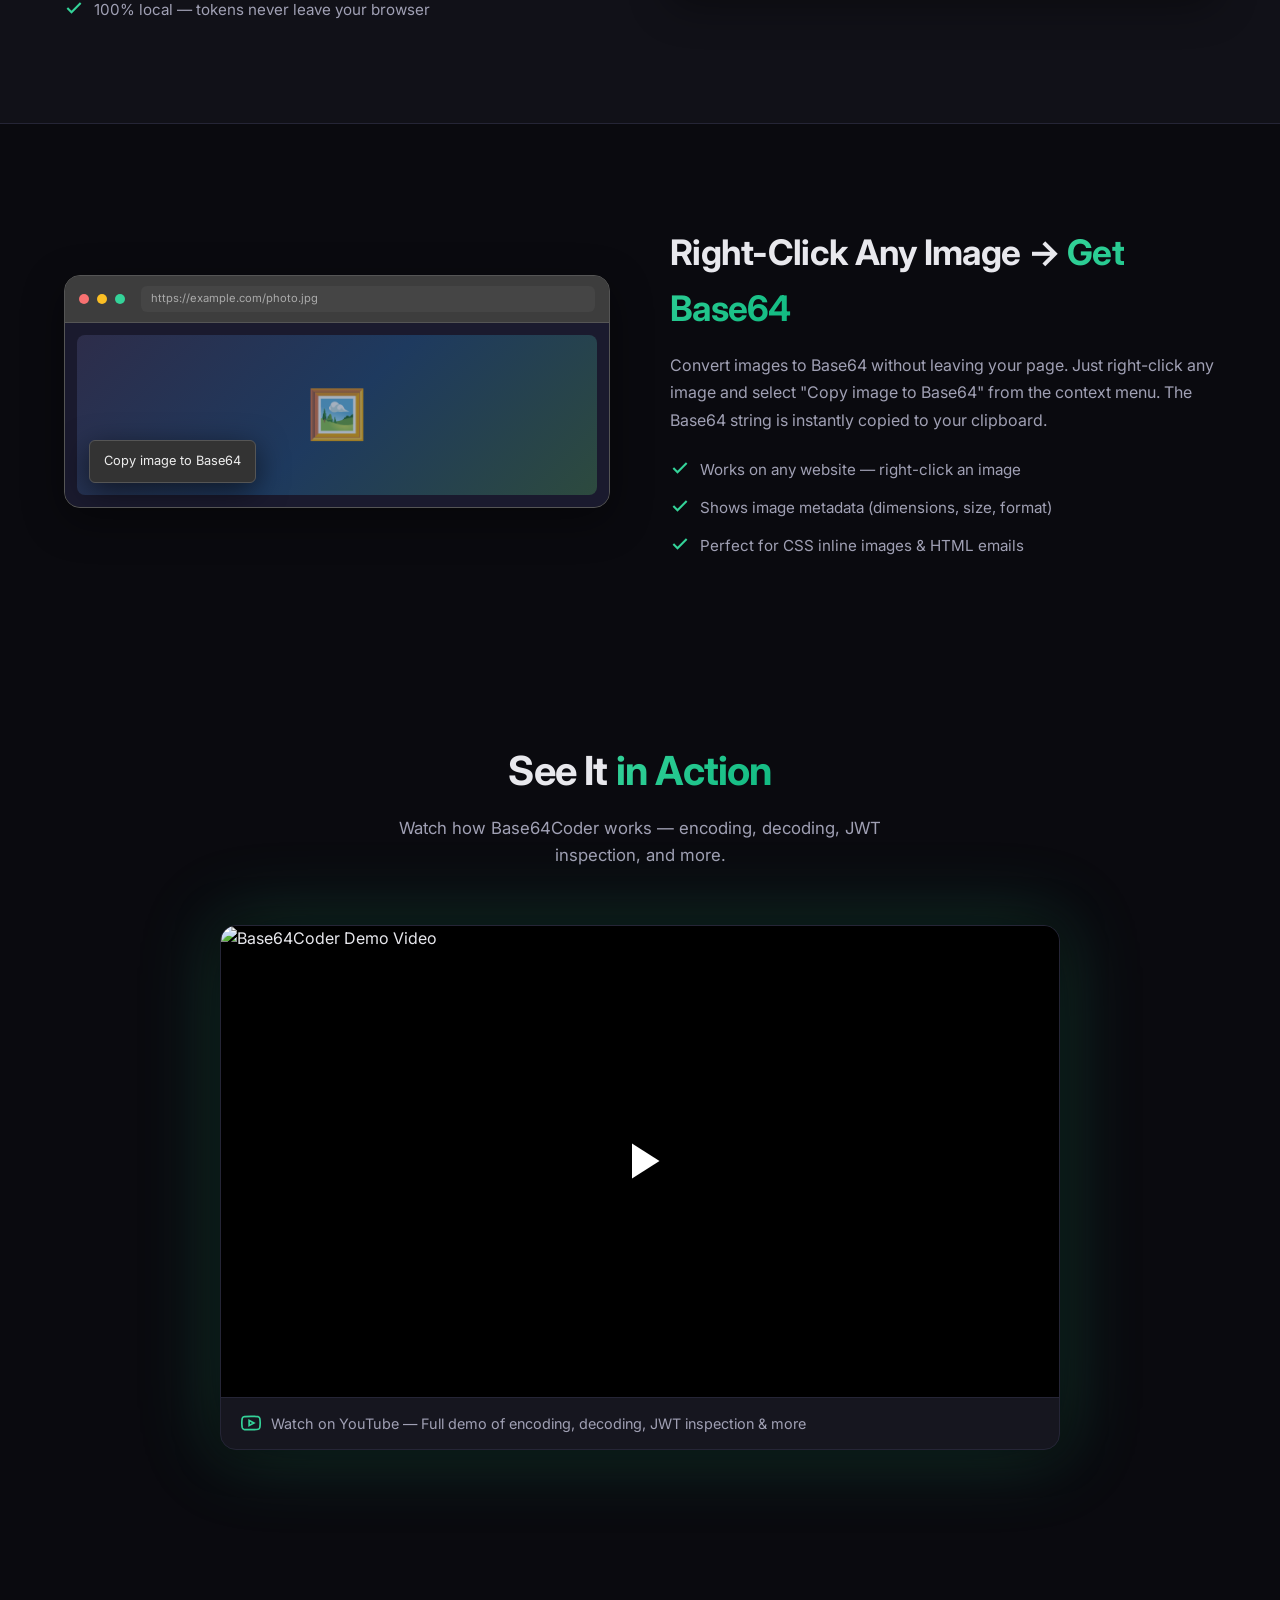
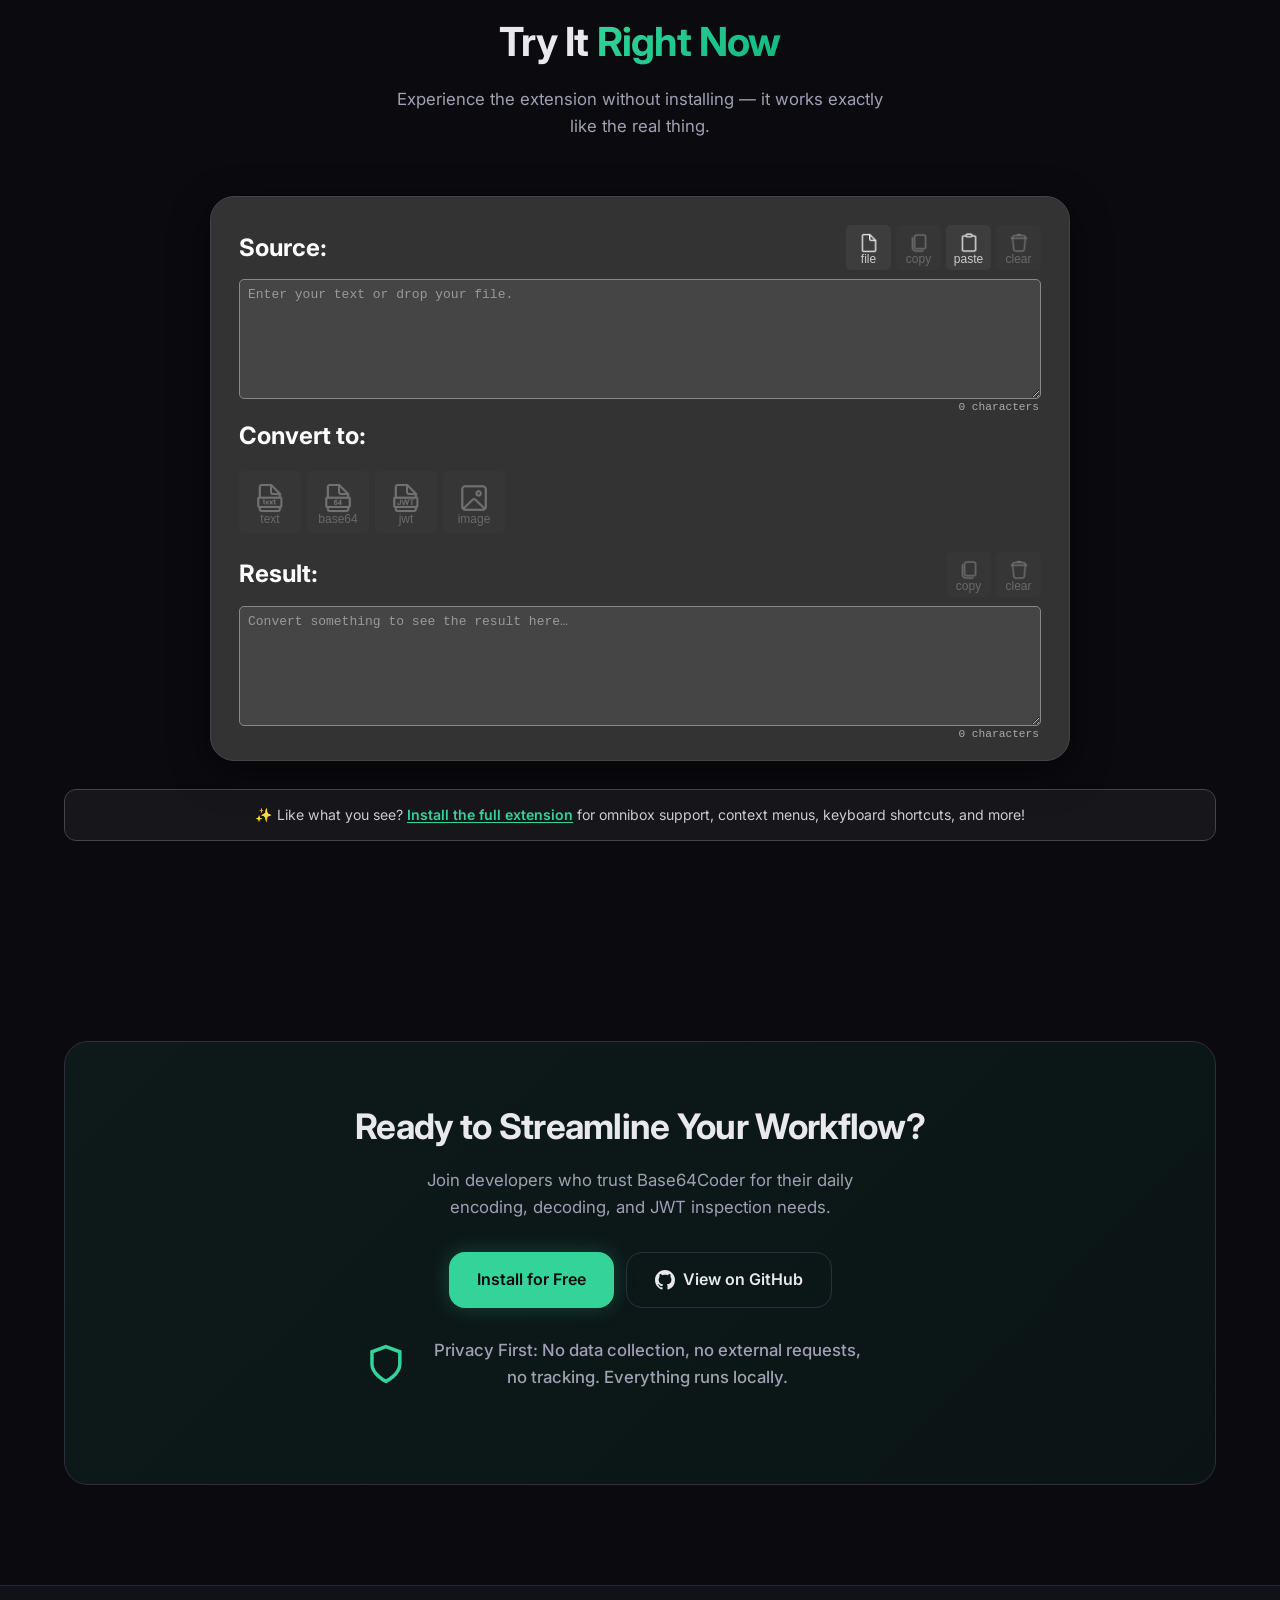
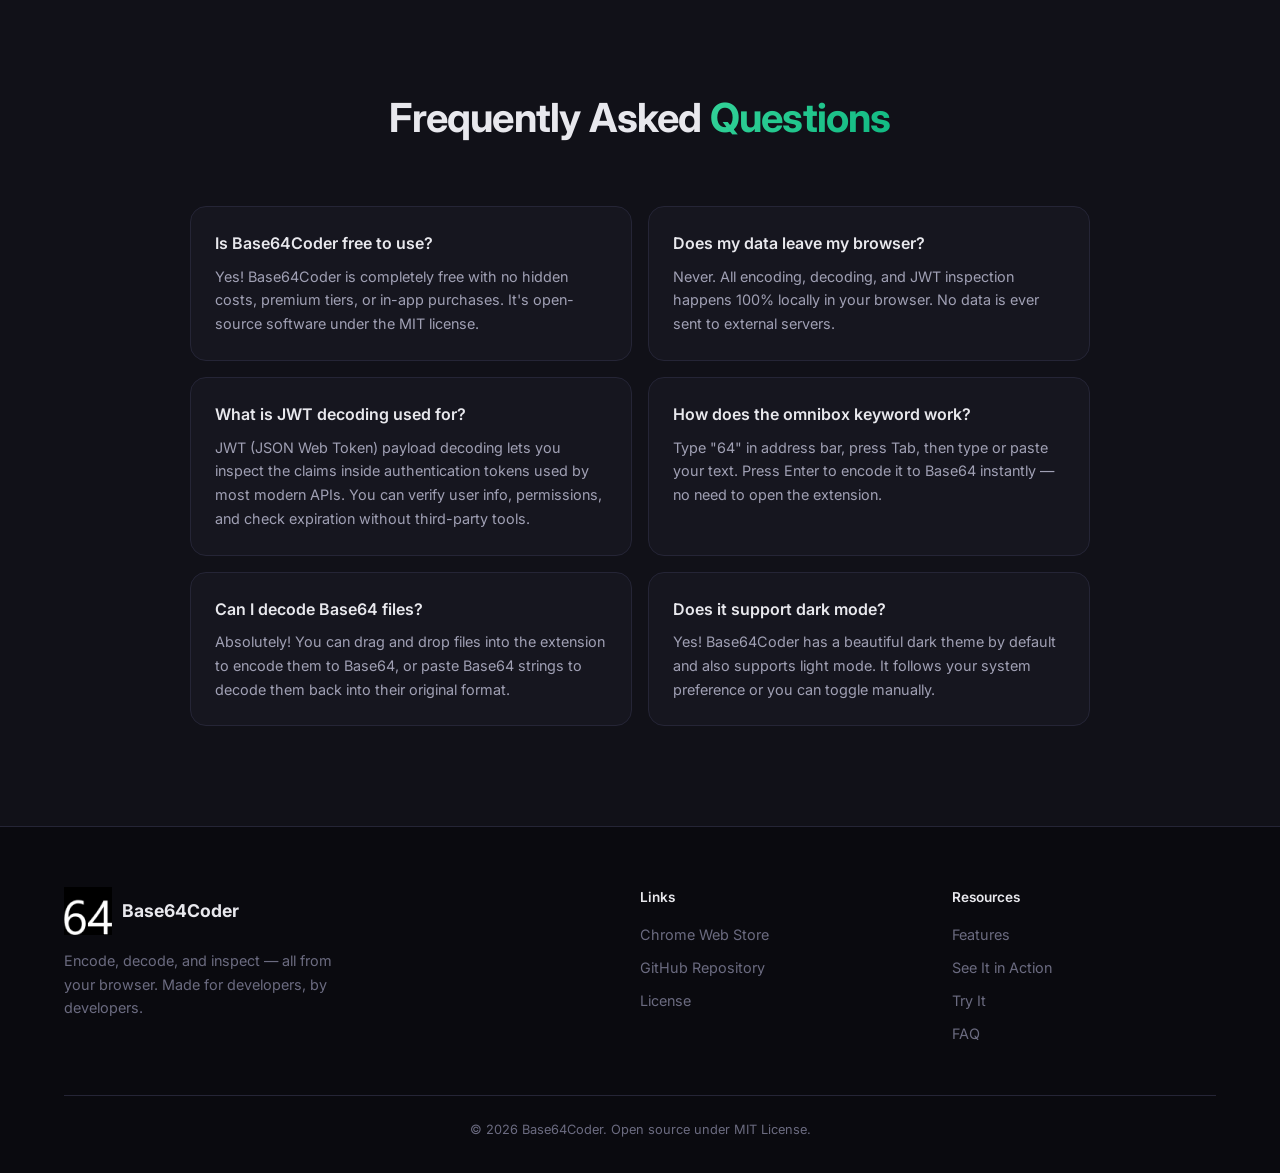
==== commit 91c2c34d: "feat: reorder blocks, add go to the top button" ====
--- a/index.html
+++ b/index.html
@@ -27,14 +27,13 @@
         <span>Base64Coder</span>
       </a>
       <div class="nav-links">
+        <a href="#features">Features</a>
+        <a href="#video">See It in Action</a>
         <a href="#try-it">Try It</a>
-        <a href="#features">Features</a>
-        <a href="#context-menu">Context Menu</a>
         <a href="#faq">FAQ</a>
       </div>
       <a href="https://chromewebstore.google.com/detail/base64coder-encode-decode/ebgonfpmppfndacngpbmgajldoabnjkm" class="btn btn-primary nav-cta" target="_blank" rel="noopener">
-        <svg width="20" height="20" viewBox="0 0 24 24" fill="none" stroke="currentColor" stroke-width="2" stroke-linecap="round" stroke-linejoin="round"><circle cx="12" cy="12" r="10"/><circle cx="12" cy="12" r="4"/><line x1="21.17" y1="8" x2="12" y2="8"/><line x1="3.95" y1="6.06" x2="8.54" y2="14"/><line x1="10.88" y1="21.94" x2="15.46" y2="14"/></svg>
-        Add to Chrome
+        Install for Free
       </a>
       <button class="nav-toggle" id="navToggle" aria-label="Toggle menu">
         <span></span><span></span><span></span>
@@ -59,7 +58,6 @@
       </p>
       <div class="hero-actions">
         <a href="https://chromewebstore.google.com/detail/base64coder-encode-decode/ebgonfpmppfndacngpbmgajldoabnjkm" class="btn btn-primary btn-lg" target="_blank" rel="noopener">
-          <svg width="22" height="22" viewBox="0 0 24 24" fill="none" stroke="currentColor" stroke-width="2" stroke-linecap="round" stroke-linejoin="round"><circle cx="12" cy="12" r="10"/><circle cx="12" cy="12" r="4"/><line x1="21.17" y1="8" x2="12" y2="8"/><line x1="3.95" y1="6.06" x2="8.54" y2="14"/><line x1="10.88" y1="21.94" x2="15.46" y2="14"/></svg>
           Install for Free
         </a>
         <a href="#features" class="btn btn-outline btn-lg">
@@ -119,8 +117,246 @@
     </div>
   </section>
 
+  <!-- Features Section -->
+  <section class="features" id="features">
+    <div class="section-container">
+      <div class="section-header">
+        <h2>Everything You Need in <span class="highlight">One Extension</span></h2>
+        <p>Five powerful tools packed into a lightweight extension. No more switching between websites.</p>
+      </div>
+      <div class="features-grid">
+        <div class="feature-card">
+          <div class="feature-icon">
+            <img src="assets/images/icons/text.png" alt="Text" width="40" height="40">
+          </div>
+          <h3>Base64 Encode & Decode</h3>
+          <p>Instantly convert any text, file, or URL to Base64 and back. Perfect for API testing, data serialization, and debugging.</p>
+        </div>
+        <div class="feature-card">
+          <div class="feature-icon">
+            <img src="assets/images/icons/jwt.png" alt="JWT" width="40" height="40">
+          </div>
+          <h3>JWT Payload Decoder</h3>
+          <p>Paste any JWT token and instantly decode its payload to a human-readable JSON format. Inspect claims, check expiration, and verify token data without external tools.</p>
+        </div>
+        <div class="feature-card">
+          <div class="feature-icon">
+            <img src="assets/images/icons/image.png" alt="Image" width="40" height="40">
+          </div>
+          <h3>Image to Base64</h3>
+          <p>Right-click any image on a webpage and copy its Base64 string. Ideal for embedding images in CSS, HTML emails, or JSON payloads.</p>
+        </div>
+        <div class="feature-card">
+          <div class="feature-icon">
+            <img src="assets/images/icons/file.png" alt="File" width="40" height="40">
+          </div>
+          <h3>Smart File Handling</h3>
+          <p>Encode or decode entire files — images, PDFs, JSON — within the extension. Drag & drop support with no upload limits.</p>
+        </div>
+        <div class="feature-card">
+          <div class="feature-icon">
+            <img src="assets/images/icons/copy.png" alt="Copy" width="40" height="40">
+          </div>
+          <h3>Clipboard & Hotkeys</h3>
+          <p>Copy results instantly with one click. Use customizable keyboard shortcuts and the omnibox keyword "64" for quick access.</p>
+        </div>
+        <div class="feature-card">
+          <div class="feature-icon">
+            <img src="assets/images/icons/structure.png" alt="Structure" width="40" height="40">
+          </div>
+          <h3>Minimalistic & Fast UI</h3>
+          <p>Clean, distraction-free interface with both light and dark themes. Snappy performance with near-zero resource usage — it won't slow your browser down.</p>
+        </div>
+      </div>
+    </div>
+  </section>
+
+  <!-- Supported Formats -->
+  <section class="formats">
+    <div class="section-container">
+      <div class="section-header">
+        <h2>Supports <span class="highlight">All Major Formats</span></h2>
+        <p>Encode and decode text, images, audio, video, and more.</p>
+      </div>
+      <div class="formats-grid">
+        <div class="format-item">
+          <img src="assets/images/icons/text.png" alt="Text" width="28" height="28">
+          <span>Plain Text</span>
+        </div>
+        <div class="format-item">
+          <img src="assets/images/icons/image.png" alt="Image" width="28" height="28">
+          <span>Images</span>
+        </div>
+        <div class="format-item">
+          <img src="assets/images/icons/audio.png" alt="Audio" width="28" height="28">
+          <span>Audio</span>
+        </div>
+        <div class="format-item">
+          <img src="assets/images/icons/video.png" alt="Video" width="28" height="28">
+          <span>Video</span>
+        </div>
+        <div class="format-item">
+          <img src="assets/images/icons/icons8-json-96.png" alt="JSON" width="28" height="28">
+          <span>JSON</span>
+        </div>
+        <div class="format-item">
+          <img src="assets/images/icons/file.png" alt="File" width="28" height="28">
+          <span>PDF & Docs</span>
+        </div>
+        <div class="format-item">
+          <img src="assets/images/icons/base64.png" alt="Base64" width="28" height="28">
+          <span>Base64 Strings</span>
+        </div>
+        <div class="format-item">
+          <img src="assets/images/icons/jwt.png" alt="JWT" width="28" height="28">
+          <span>JWT Tokens</span>
+        </div>
+      </div>
+    </div>
+  </section>
+
+  <!-- Context Menu Showcase -->
+  <section class="context-section" id="context-menu">
+    <div class="section-container">
+      <div class="context-content">
+        <div class="context-text">
+          <h2>Right-Click <span class="highlight">Anything</span></h2>
+          <p>Select any text or image, right-click, and instantly encode, decode, or copy — without leaving your page.</p>
+          <ul class="context-features">
+            <li>
+              <svg width="20" height="20" viewBox="0 0 24 24" fill="none" stroke="#34d399" stroke-width="2.5"><path d="M20 6L9 17l-5-5"/></svg>
+              <span><strong>copy base64 → text</strong> — Decode selected Base64 to readable text</span>
+            </li>
+            <li>
+              <svg width="20" height="20" viewBox="0 0 24 24" fill="none" stroke="#34d399" stroke-width="2.5"><path d="M20 6L9 17l-5-5"/></svg>
+              <span><strong>copy text → base64</strong> — Encode selected text to Base64</span>
+            </li>
+            <li>
+              <svg width="20" height="20" viewBox="0 0 24 24" fill="none" stroke="#34d399" stroke-width="2.5"><path d="M20 6L9 17l-5-5"/></svg>
+              <span><strong>copy image → base64</strong> — Right-click any image, get its Base64 string on your clipboard</span>
+            </li>
+            <li>
+              <svg width="20" height="20" viewBox="0 0 24 24" fill="none" stroke="#34d399" stroke-width="2.5"><path d="M20 6L9 17l-5-5"/></svg>
+              <span><strong>open base64</strong> — Send selected text to the extension for full conversion options</span>
+            </li>
+          </ul>
+        </div>
+        <div class="context-visual">
+          <div class="context-menu-card">
+            <div class="context-menu-item"><span>Copy image to Base64</span></div>
+            <div class="context-menu-divider"></div>
+            <div class="context-menu-item"><span>Copy base64 → text</span></div>
+            <div class="context-menu-item highlight-item"><span>Copy text → base64</span></div>
+            <div class="context-menu-item"><span>Open base64</span></div>
+            <div class="context-menu-divider"></div>
+            <div class="context-menu-item muted"><span>Inspect</span></div>
+          </div>
+        </div>
+      </div>
+    </div>
+  </section>
+
+  <!-- JWT Inspector Highlight -->
+  <section class="jwt-section" id="jwt">
+    <div class="section-container">
+      <div class="jwt-content">
+        <div class="jwt-text">
+          <h2>Built-in <span class="highlight">JWT Payload Decoder</span></h2>
+          <p>Paste any JWT token and instantly decode its payload to a clean, pretty-printed JSON view. No need for external websites like jwt.io — everything runs locally in your browser for maximum privacy.</p>
+          <ul class="jwt-features">
+            <li>
+              <svg width="20" height="20" viewBox="0 0 24 24" fill="none" stroke="#34d399" stroke-width="2.5"><path d="M20 6L9 17l-5-5"/></svg>
+              Instantly decode JWT payload to readable JSON
+            </li>
+            <li>
+              <svg width="20" height="20" viewBox="0 0 24 24" fill="none" stroke="#34d399" stroke-width="2.5"><path d="M20 6L9 17l-5-5"/></svg>
+              Verify token claims and expiration at a glance
+            </li>
+            <li>
+              <svg width="20" height="20" viewBox="0 0 24 24" fill="none" stroke="#34d399" stroke-width="2.5"><path d="M20 6L9 17l-5-5"/></svg>
+              Copy decoded payload with one click
+            </li>
+            <li>
+              <svg width="20" height="20" viewBox="0 0 24 24" fill="none" stroke="#34d399" stroke-width="2.5"><path d="M20 6L9 17l-5-5"/></svg>
+              100% local — tokens never leave your browser
+            </li>
+          </ul>
+        </div>
+        <div class="jwt-visual">
+          <div class="jwt-card">
+            <div class="jwt-card-header">
+              <span class="jwt-dot red"></span>
+              <span class="jwt-dot yellow"></span>
+              <span class="jwt-dot green"></span>
+              <span>JWT Inspector</span>
+            </div>
+            <div class="jwt-card-body">
+              <div class="jwt-segment">
+                <span class="jwt-label payload">PAYLOAD</span>
+                <code>
+                  {<br>
+                  &nbsp;&nbsp;"sub": "1234567890",<br>
+                  &nbsp;&nbsp;"name": "John Doe",<br>
+                  &nbsp;&nbsp;"iat": 1516239022,<br>
+                  &nbsp;&nbsp;"exp": 1716239022<br>
+                  }
+                </code>
+              </div>
+            </div>
+          </div>
+        </div>
+      </div>
+    </div>
+  </section>
+
+  <!-- Image to Base64 Highlight -->
+  <section class="image-section" id="image">
+    <div class="section-container">
+      <div class="image-content">
+        <div class="image-visual">
+          <div class="image-demo">
+            <div class="image-demo-browser">
+              <div class="browser-bar">
+                <span class="browser-dot red"></span>
+                <span class="browser-dot yellow"></span>
+                <span class="browser-dot green"></span>
+                <span class="browser-url">https://example.com/photo.jpg</span>
+              </div>
+              <div class="browser-content">
+                <div class="browser-img"></div>
+                <div class="context-menu">
+                  <div class="ctx-item">
+                    <span>Copy image to Base64</span>
+                  </div>
+                </div>
+              </div>
+            </div>
+          </div>
+        </div>
+        <div class="image-text">
+          <h2>Right-Click Any Image → <span class="highlight">Get Base64</span></h2>
+          <p>Convert images to Base64 without leaving your page. Just right-click any image and select "Copy image to Base64" from the context menu. The Base64 string is instantly copied to your clipboard.</p>
+          <ul class="image-features">
+            <li>
+              <svg width="20" height="20" viewBox="0 0 24 24" fill="none" stroke="#34d399" stroke-width="2.5"><path d="M20 6L9 17l-5-5"/></svg>
+              Works on any website — right-click an image
+            </li>
+            <li>
+              <svg width="20" height="20" viewBox="0 0 24 24" fill="none" stroke="#34d399" stroke-width="2.5"><path d="M20 6L9 17l-5-5"/></svg>
+              Shows image metadata (dimensions, size, format)
+            </li>
+            <li>
+              <svg width="20" height="20" viewBox="0 0 24 24" fill="none" stroke="#34d399" stroke-width="2.5"><path d="M20 6L9 17l-5-5"/></svg>
+              Perfect for CSS inline images & HTML emails
+            </li>
+          </ul>
+        </div>
+      </div>
+    </div>
+  </section>
+
   <!-- Video Showcase -->
-  <section class="video-showcase">
+  <section class="video-showcase" id="video">
     <div class="section-container">
       <div class="section-header">
         <h2>See It <span class="highlight">in Action</span></h2>
@@ -148,104 +384,6 @@
             <span>Watch on YouTube — Full demo of encoding, decoding, JWT inspection & more</span>
           </div>
         </a>
-      </div>
-    </div>
-  </section>
-
-  <!-- Features Section -->
-  <section class="features" id="features">
-    <div class="section-container">
-      <div class="section-header">
-        <h2>Everything You Need in <span class="highlight">One Extension</span></h2>
-        <p>Five powerful tools packed into a lightweight extension. No more switching between websites.</p>
-      </div>
-      <div class="features-grid">
-        <div class="feature-card">
-          <div class="feature-icon">
-            <img src="assets/images/icons/text.png" alt="Text" width="40" height="40">
-          </div>
-          <h3>Base64 Encode & Decode</h3>
-          <p>Instantly convert any text, file, or URL to Base64 and back. Perfect for API testing, data serialization, and debugging.</p>
-        </div>
-        <div class="feature-card">
-          <div class="feature-icon">
-            <img src="assets/images/icons/jwt.png" alt="JWT" width="40" height="40">
-          </div>
-          <h3>JWT Payload Decoder</h3>
-          <p>Paste any JWT token and instantly decode its payload to a human-readable JSON format. Inspect claims, check expiration, and verify token data without external tools.</p>
-        </div>
-        <div class="feature-card">
-          <div class="feature-icon">
-            <img src="assets/images/icons/image.png" alt="Image" width="40" height="40">
-          </div>
-          <h3>Image to Base64</h3>
-          <p>Right-click any image on a webpage and copy its Base64 string. Ideal for embedding images in CSS, HTML emails, or JSON payloads.</p>
-        </div>
-        <div class="feature-card">
-          <div class="feature-icon">
-            <img src="assets/images/icons/file.png" alt="File" width="40" height="40">
-          </div>
-          <h3>Smart File Handling</h3>
-          <p>Encode or decode entire files — images, PDFs, JSON — within the extension. Drag & drop support with no upload limits.</p>
-        </div>
-        <div class="feature-card">
-          <div class="feature-icon">
-            <img src="assets/images/icons/copy.png" alt="Copy" width="40" height="40">
-          </div>
-          <h3>Clipboard & Hotkeys</h3>
-          <p>Copy results instantly with one click. Use customizable keyboard shortcuts and the omnibox keyword "64" for quick access.</p>
-        </div>
-        <div class="feature-card">
-          <div class="feature-icon">
-            <img src="assets/images/icons/structure.png" alt="Structure" width="40" height="40">
-          </div>
-          <h3>Minimalistic & Fast UI</h3>
-          <p>Clean, distraction-free interface with both light and dark themes. Snappy performance with near-zero resource usage — it won't slow your browser down.</p>
-        </div>
-      </div>
-    </div>
-  </section>
-
-  <!-- Supported Formats -->
-  <section class="formats">
-    <div class="section-container">
-      <div class="section-header">
-        <h2>Supports <span class="highlight">All Major Formats</span></h2>
-        <p>Encode and decode text, images, audio, video, and more.</p>
-      </div>
-      <div class="formats-grid">
-        <div class="format-item">
-          <img src="assets/images/icons/text.png" alt="Text" width="28" height="28">
-          <span>Plain Text</span>
-        </div>
-        <div class="format-item">
-          <img src="assets/images/icons/image.png" alt="Image" width="28" height="28">
-          <span>Images</span>
-        </div>
-        <div class="format-item">
-          <img src="assets/images/icons/audio.png" alt="Audio" width="28" height="28">
-          <span>Audio</span>
-        </div>
-        <div class="format-item">
-          <img src="assets/images/icons/video.png" alt="Video" width="28" height="28">
-          <span>Video</span>
-        </div>
-        <div class="format-item">
-          <img src="assets/images/icons/icons8-json-96.png" alt="JSON" width="28" height="28">
-          <span>JSON</span>
-        </div>
-        <div class="format-item">
-          <img src="assets/images/icons/file.png" alt="File" width="28" height="28">
-          <span>PDF & Docs</span>
-        </div>
-        <div class="format-item">
-          <img src="assets/images/icons/base64.png" alt="Base64" width="28" height="28">
-          <span>Base64 Strings</span>
-        </div>
-        <div class="format-item">
-          <img src="assets/images/icons/jwt.png" alt="JWT" width="28" height="28">
-          <span>JWT Tokens</span>
-        </div>
       </div>
     </div>
   </section>
@@ -362,8 +500,10 @@
 
       <!-- Floating panel -->
       <div class="demo-floating-panel">
-        <button title="How to use the extension" class="demo-btn" id="demo-open-faq">
-          <img draggable="false" src="assets/images/icons/question-mark.png" alt="FAQ" />
+        <button title="Scroll to top" class="demo-btn" id="demo-scroll-top">
+          <svg width="22" height="22" viewBox="0 0 24 24" fill="none" stroke="currentColor" stroke-width="2.5" stroke-linecap="round" stroke-linejoin="round">
+            <path d="M18 15l-6-6-6 6"/>
+          </svg>
         </button>
       </div>
 
@@ -371,146 +511,6 @@
 
       <div class="try-install-banner">
         <p>✨ Like what you see? <a href="https://chromewebstore.google.com/detail/base64coder-encode-decode/ebgonfpmppfndacngpbmgajldoabnjkm" target="_blank" rel="noopener">Install the full extension</a> for omnibox support, context menus, keyboard shortcuts, and more!</p>
-      </div>
-    </div>
-  </section>
-
-  <!-- Context Menu Showcase -->
-  <section class="context-section" id="context-menu">
-    <div class="section-container">
-      <div class="context-content">
-        <div class="context-text">
-          <h2>Right-Click <span class="highlight">Anything</span></h2>
-          <p>Select any text or image, right-click, and instantly encode, decode, or copy — without leaving your page.</p>
-          <ul class="context-features">
-            <li>
-              <svg width="20" height="20" viewBox="0 0 24 24" fill="none" stroke="#34d399" stroke-width="2.5"><path d="M20 6L9 17l-5-5"/></svg>
-              <span><strong>copy base64 → text</strong> — Decode selected Base64 to readable text</span>
-            </li>
-            <li>
-              <svg width="20" height="20" viewBox="0 0 24 24" fill="none" stroke="#34d399" stroke-width="2.5"><path d="M20 6L9 17l-5-5"/></svg>
-              <span><strong>copy text → base64</strong> — Encode selected text to Base64</span>
-            </li>
-            <li>
-              <svg width="20" height="20" viewBox="0 0 24 24" fill="none" stroke="#34d399" stroke-width="2.5"><path d="M20 6L9 17l-5-5"/></svg>
-              <span><strong>copy image → base64</strong> — Right-click any image, get its Base64 string on your clipboard</span>
-            </li>
-            <li>
-              <svg width="20" height="20" viewBox="0 0 24 24" fill="none" stroke="#34d399" stroke-width="2.5"><path d="M20 6L9 17l-5-5"/></svg>
-              <span><strong>open base64</strong> — Send selected text to the extension for full conversion options</span>
-            </li>
-          </ul>
-        </div>
-        <div class="context-visual">
-          <div class="context-menu-card">
-            <div class="context-menu-item"><span>Copy image to Base64</span></div>
-            <div class="context-menu-divider"></div>
-            <div class="context-menu-item"><span>Copy base64 → text</span></div>
-            <div class="context-menu-item highlight-item"><span>Copy text → base64</span></div>
-            <div class="context-menu-item"><span>Open base64</span></div>
-            <div class="context-menu-divider"></div>
-            <div class="context-menu-item muted"><span>Inspect</span></div>
-          </div>
-        </div>
-      </div>
-    </div>
-  </section>
-
-  <!-- JWT Inspector Highlight -->
-  <section class="jwt-section" id="jwt">
-    <div class="section-container">
-      <div class="jwt-content">
-        <div class="jwt-text">
-          <h2>Built-in <span class="highlight">JWT Payload Decoder</span></h2>
-          <p>Paste any JWT token and instantly decode its payload to a clean, pretty-printed JSON view. No need for external websites like jwt.io — everything runs locally in your browser for maximum privacy.</p>
-          <ul class="jwt-features">
-            <li>
-              <svg width="20" height="20" viewBox="0 0 24 24" fill="none" stroke="#34d399" stroke-width="2.5"><path d="M20 6L9 17l-5-5"/></svg>
-              Instantly decode JWT payload to readable JSON
-            </li>
-            <li>
-              <svg width="20" height="20" viewBox="0 0 24 24" fill="none" stroke="#34d399" stroke-width="2.5"><path d="M20 6L9 17l-5-5"/></svg>
-              Verify token claims and expiration at a glance
-            </li>
-            <li>
-              <svg width="20" height="20" viewBox="0 0 24 24" fill="none" stroke="#34d399" stroke-width="2.5"><path d="M20 6L9 17l-5-5"/></svg>
-              Copy decoded payload with one click
-            </li>
-            <li>
-              <svg width="20" height="20" viewBox="0 0 24 24" fill="none" stroke="#34d399" stroke-width="2.5"><path d="M20 6L9 17l-5-5"/></svg>
-              100% local — tokens never leave your browser
-            </li>
-          </ul>
-        </div>
-        <div class="jwt-visual">
-          <div class="jwt-card">
-            <div class="jwt-card-header">
-              <span class="jwt-dot red"></span>
-              <span class="jwt-dot yellow"></span>
-              <span class="jwt-dot green"></span>
-              <span>JWT Inspector</span>
-            </div>
-            <div class="jwt-card-body">
-              <div class="jwt-segment">
-                <span class="jwt-label payload">PAYLOAD</span>
-                <code>
-                  {<br>
-                  &nbsp;&nbsp;"sub": "1234567890",<br>
-                  &nbsp;&nbsp;"name": "John Doe",<br>
-                  &nbsp;&nbsp;"iat": 1516239022,<br>
-                  &nbsp;&nbsp;"exp": 1716239022<br>
-                  }
-                </code>
-              </div>
-            </div>
-          </div>
-        </div>
-      </div>
-    </div>
-  </section>
-
-  <!-- Image to Base64 Highlight -->
-  <section class="image-section" id="image">
-    <div class="section-container">
-      <div class="image-content">
-        <div class="image-visual">
-          <div class="image-demo">
-            <div class="image-demo-browser">
-              <div class="browser-bar">
-                <span class="browser-dot red"></span>
-                <span class="browser-dot yellow"></span>
-                <span class="browser-dot green"></span>
-                <span class="browser-url">https://example.com/photo.jpg</span>
-              </div>
-              <div class="browser-content">
-                <div class="browser-img"></div>
-                <div class="context-menu">
-                  <div class="ctx-item">
-                    <span>Copy image to Base64</span>
-                  </div>
-                </div>
-              </div>
-            </div>
-          </div>
-        </div>
-        <div class="image-text">
-          <h2>Right-Click Any Image → <span class="highlight">Get Base64</span></h2>
-          <p>Convert images to Base64 without leaving your page. Just right-click any image and select "Copy image to Base64" from the context menu. The Base64 string is instantly copied to your clipboard.</p>
-          <ul class="image-features">
-            <li>
-              <svg width="20" height="20" viewBox="0 0 24 24" fill="none" stroke="#34d399" stroke-width="2.5"><path d="M20 6L9 17l-5-5"/></svg>
-              Works on any website — right-click an image
-            </li>
-            <li>
-              <svg width="20" height="20" viewBox="0 0 24 24" fill="none" stroke="#34d399" stroke-width="2.5"><path d="M20 6L9 17l-5-5"/></svg>
-              Shows image metadata (dimensions, size, format)
-            </li>
-            <li>
-              <svg width="20" height="20" viewBox="0 0 24 24" fill="none" stroke="#34d399" stroke-width="2.5"><path d="M20 6L9 17l-5-5"/></svg>
-              Perfect for CSS inline images & HTML emails
-            </li>
-          </ul>
-        </div>
       </div>
     </div>
   </section>
@@ -523,8 +523,7 @@
         <p>Join developers who trust Base64Coder for their daily encoding, decoding, and JWT inspection needs.</p>
         <div class="cta-actions">
           <a href="https://chromewebstore.google.com/detail/base64coder-encode-decode/ebgonfpmppfndacngpbmgajldoabnjkm" class="btn btn-primary btn-lg" target="_blank" rel="noopener">
-            <svg width="22" height="22" viewBox="0 0 24 24" fill="none" stroke="currentColor" stroke-width="2" stroke-linecap="round" stroke-linejoin="round"><circle cx="12" cy="12" r="10"/><circle cx="12" cy="12" r="4"/><line x1="21.17" y1="8" x2="12" y2="8"/><line x1="3.95" y1="6.06" x2="8.54" y2="14"/><line x1="10.88" y1="21.94" x2="15.46" y2="14"/></svg>
-            Install from Chrome Web Store
+            Install for Free
           </a>
           <a href="https://github.com/rodewitsch/Base64Coder" class="btn btn-outline btn-lg" target="_blank" rel="noopener">
             <svg width="20" height="20" viewBox="0 0 24 24" fill="currentColor"><path d="M12 0C5.37 0 0 5.37 0 12c0 5.31 3.435 9.795 8.205 11.385.6.105.825-.255.825-.57 0-.285-.015-1.23-.015-2.235-3.015.555-3.795-.735-4.035-1.41-.135-.345-.72-1.41-1.23-1.695-.42-.225-1.02-.78-.015-.795.945-.015 1.62.87 1.845 1.23 1.08 1.815 2.805 1.305 3.495.99.105-.78.42-1.305.765-1.605-2.67-.3-5.46-1.335-5.46-5.925 0-1.305.465-2.385 1.23-3.225-.12-.3-.54-1.53.12-3.18 0 0 1.005-.315 3.3 1.23.96-.27 1.98-.405 3-.405s2.04.135 3 .405c2.295-1.56 3.3-1.23 3.3-1.23.66 1.65.24 2.88.12 3.18.765.84 1.23 1.905 1.23 3.225 0 4.605-2.805 5.625-5.475 5.925.435.375.81 1.095.81 2.22 0 1.605-.015 2.895-.015 3.3 0 .315.225.69.825.57A12.02 12.02 0 0024 12c0-6.63-5.37-12-12-12z"/></svg>
@@ -560,7 +559,7 @@
         </div>
         <div class="faq-item">
           <h3>How does the omnibox keyword work?</h3>
-          <p>Type "64" in Chrome's address bar, press Tab, then type or paste your text. Press Enter to encode it to Base64 instantly — no need to open the extension.</p>
+          <p>Type "64" in address bar, press Tab, then type or paste your text. Press Enter to encode it to Base64 instantly — no need to open the extension.</p>
         </div>
         <div class="faq-item">
           <h3>Can I decode Base64 files?</h3>
@@ -594,6 +593,8 @@
         <div class="footer-links">
           <h4>Resources</h4>
           <a href="#features">Features</a>
+          <a href="#video">See It in Action</a>
+          <a href="#try-it">Try It</a>
           <a href="#faq">FAQ</a>
         </div>
       </div>
--- a/styles.css
+++ b/styles.css
@@ -958,6 +958,12 @@
   height: 20px;
 }
 
+.demo-floating-panel .demo-btn svg {
+  width: 20px;
+  height: 20px;
+  stroke: #ccc;
+}
+
 /* Install banner */
 .try-install-banner {
   text-align: center;
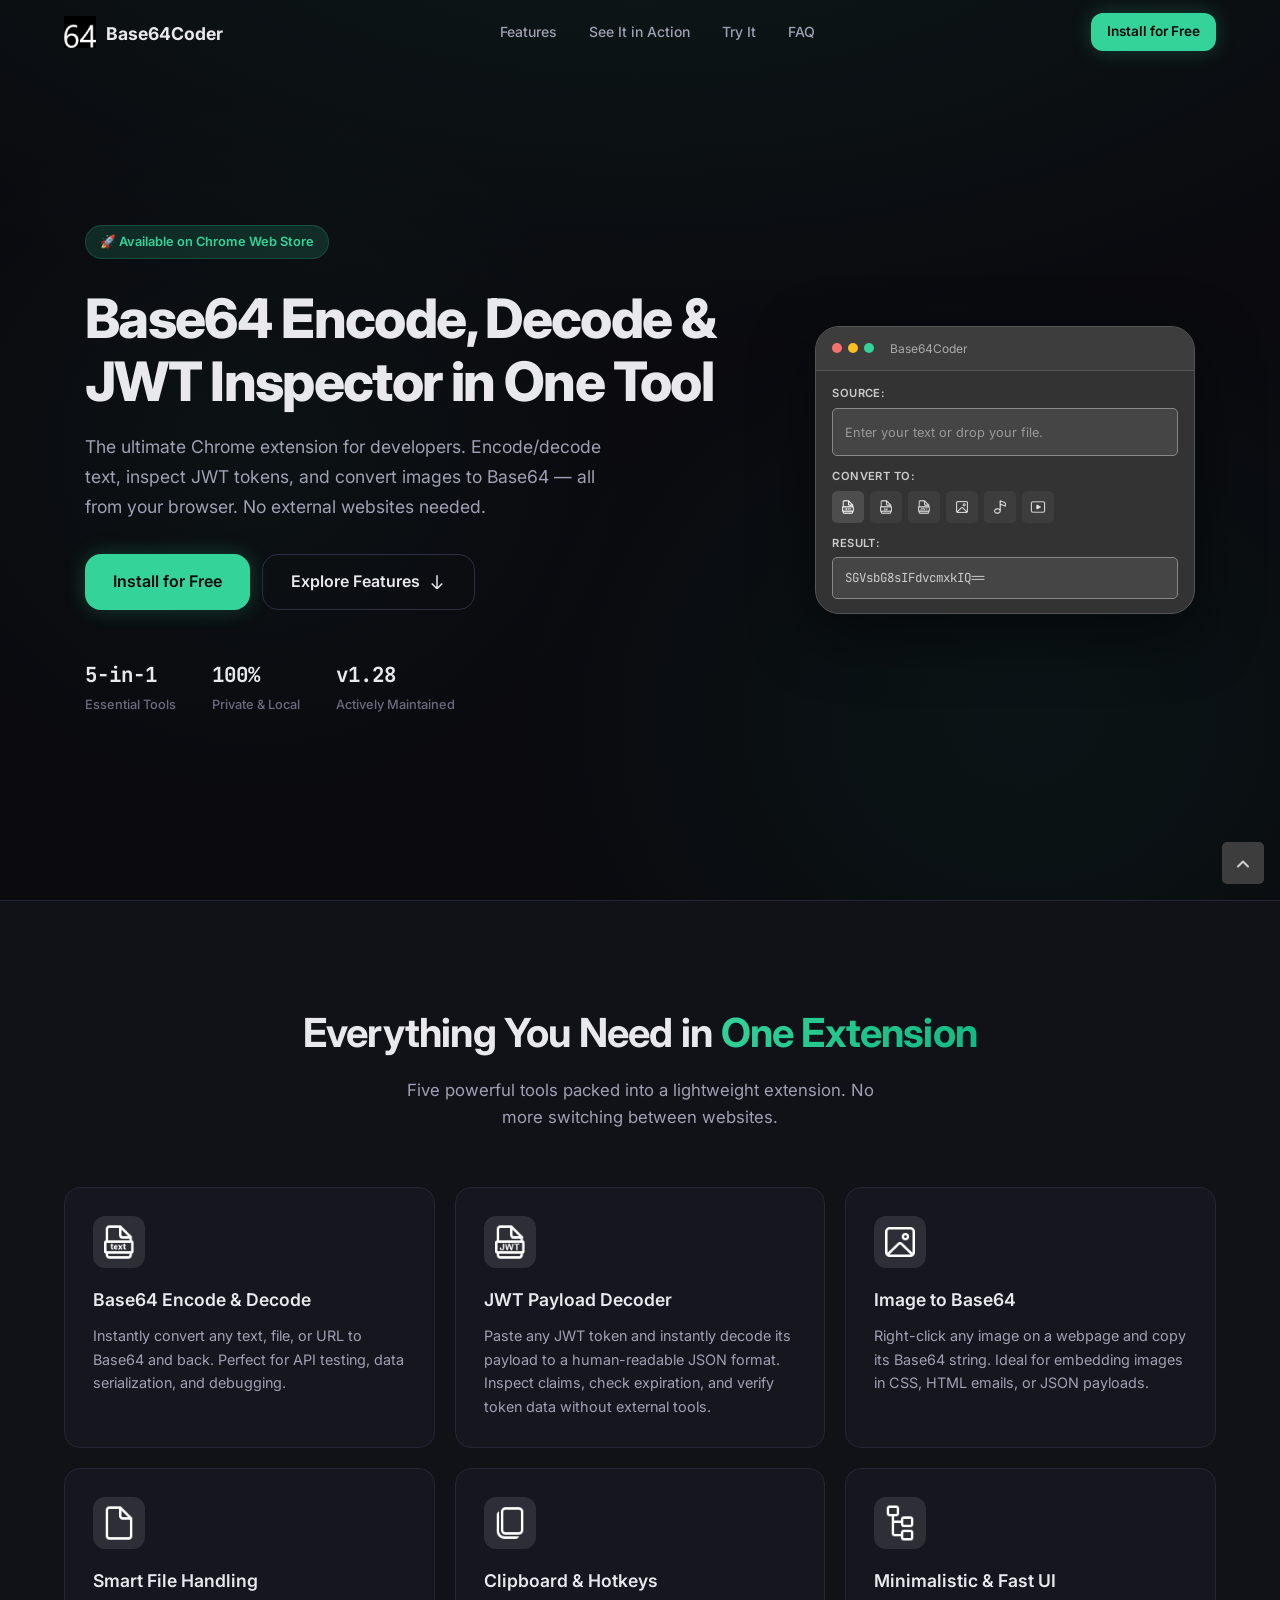
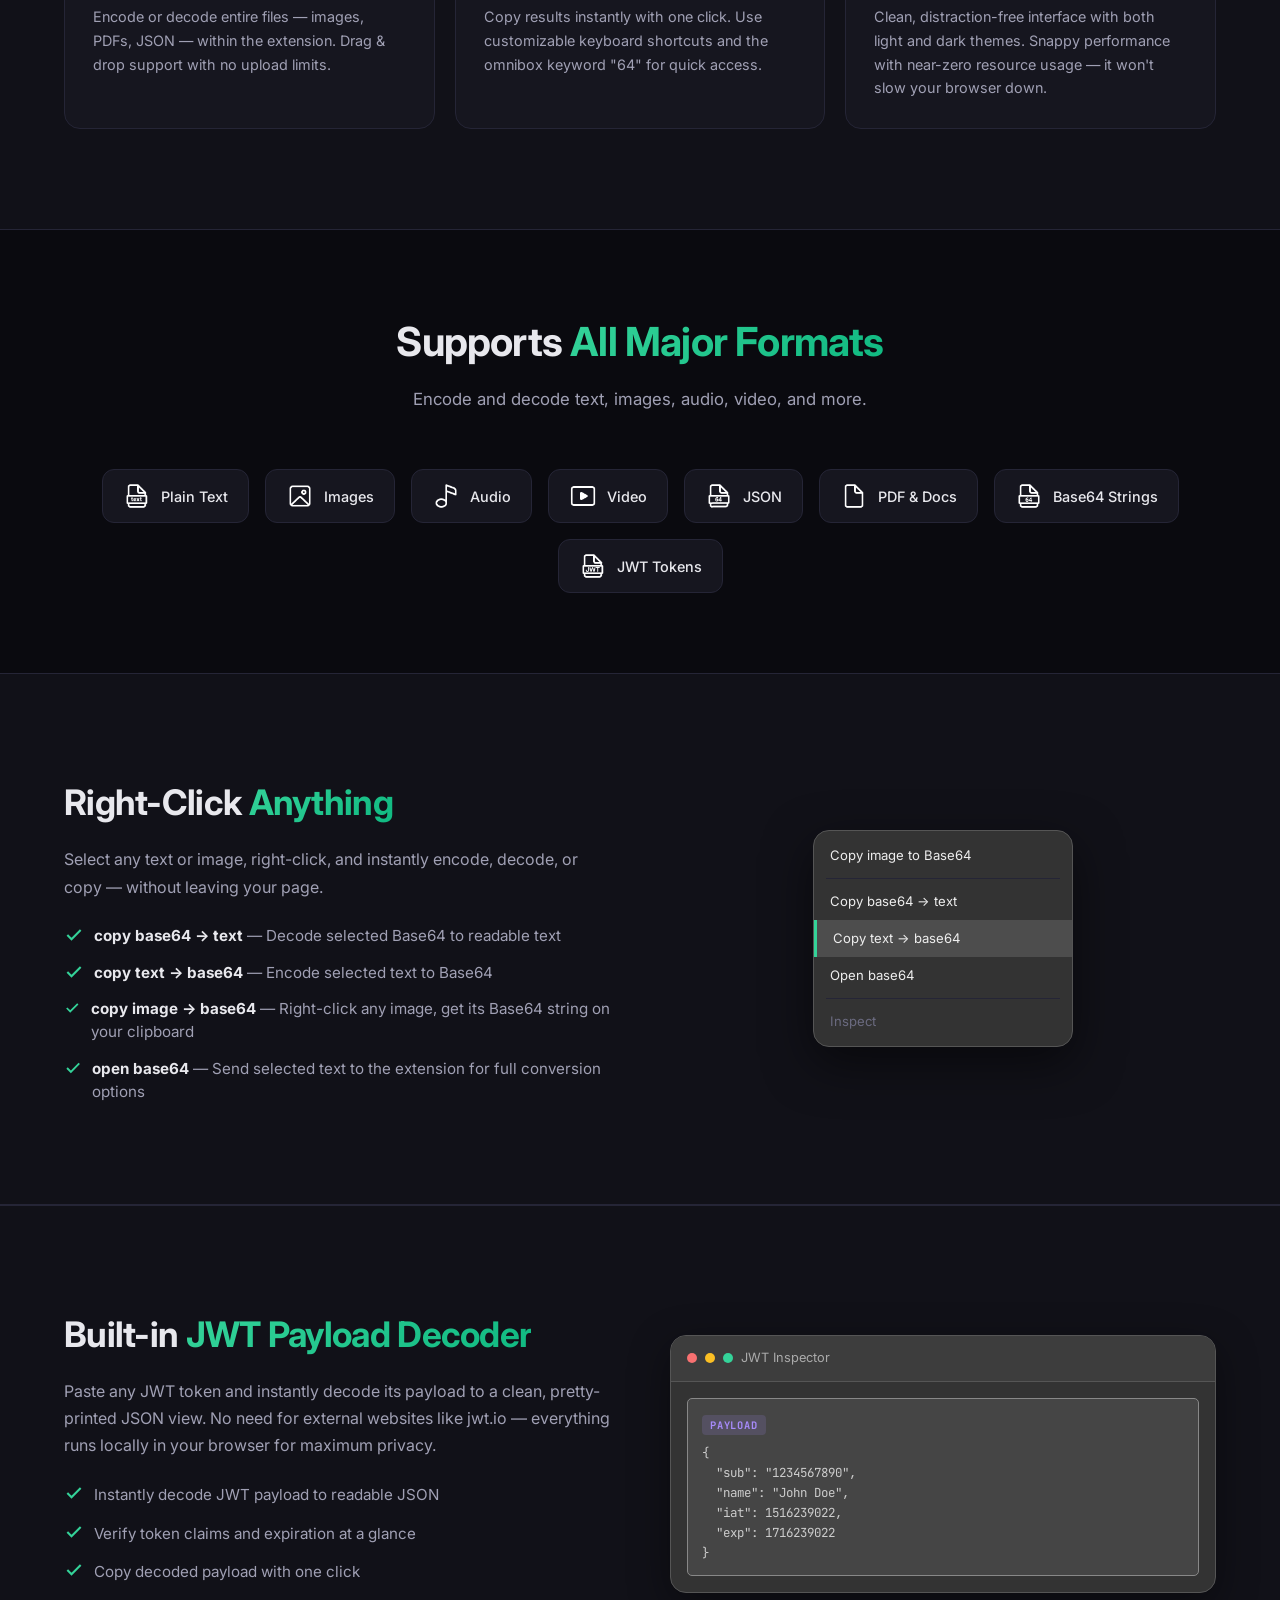
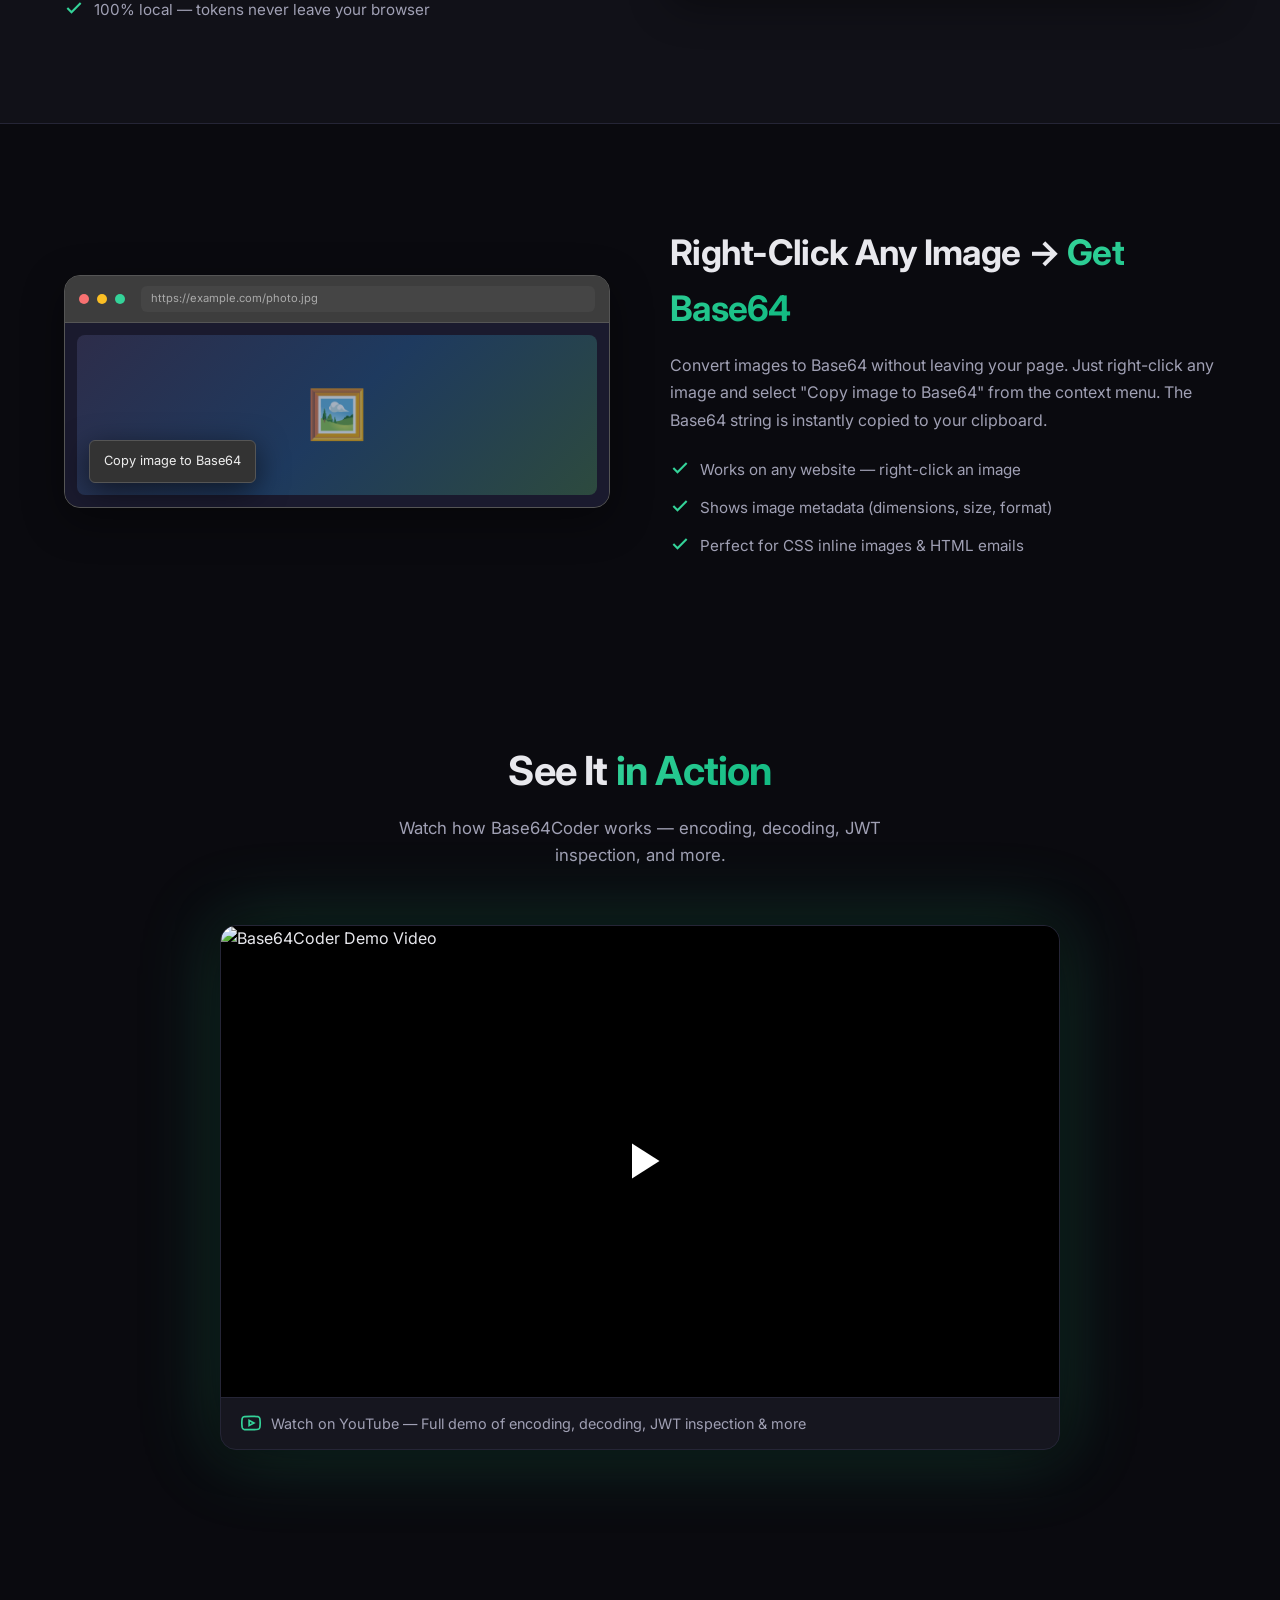
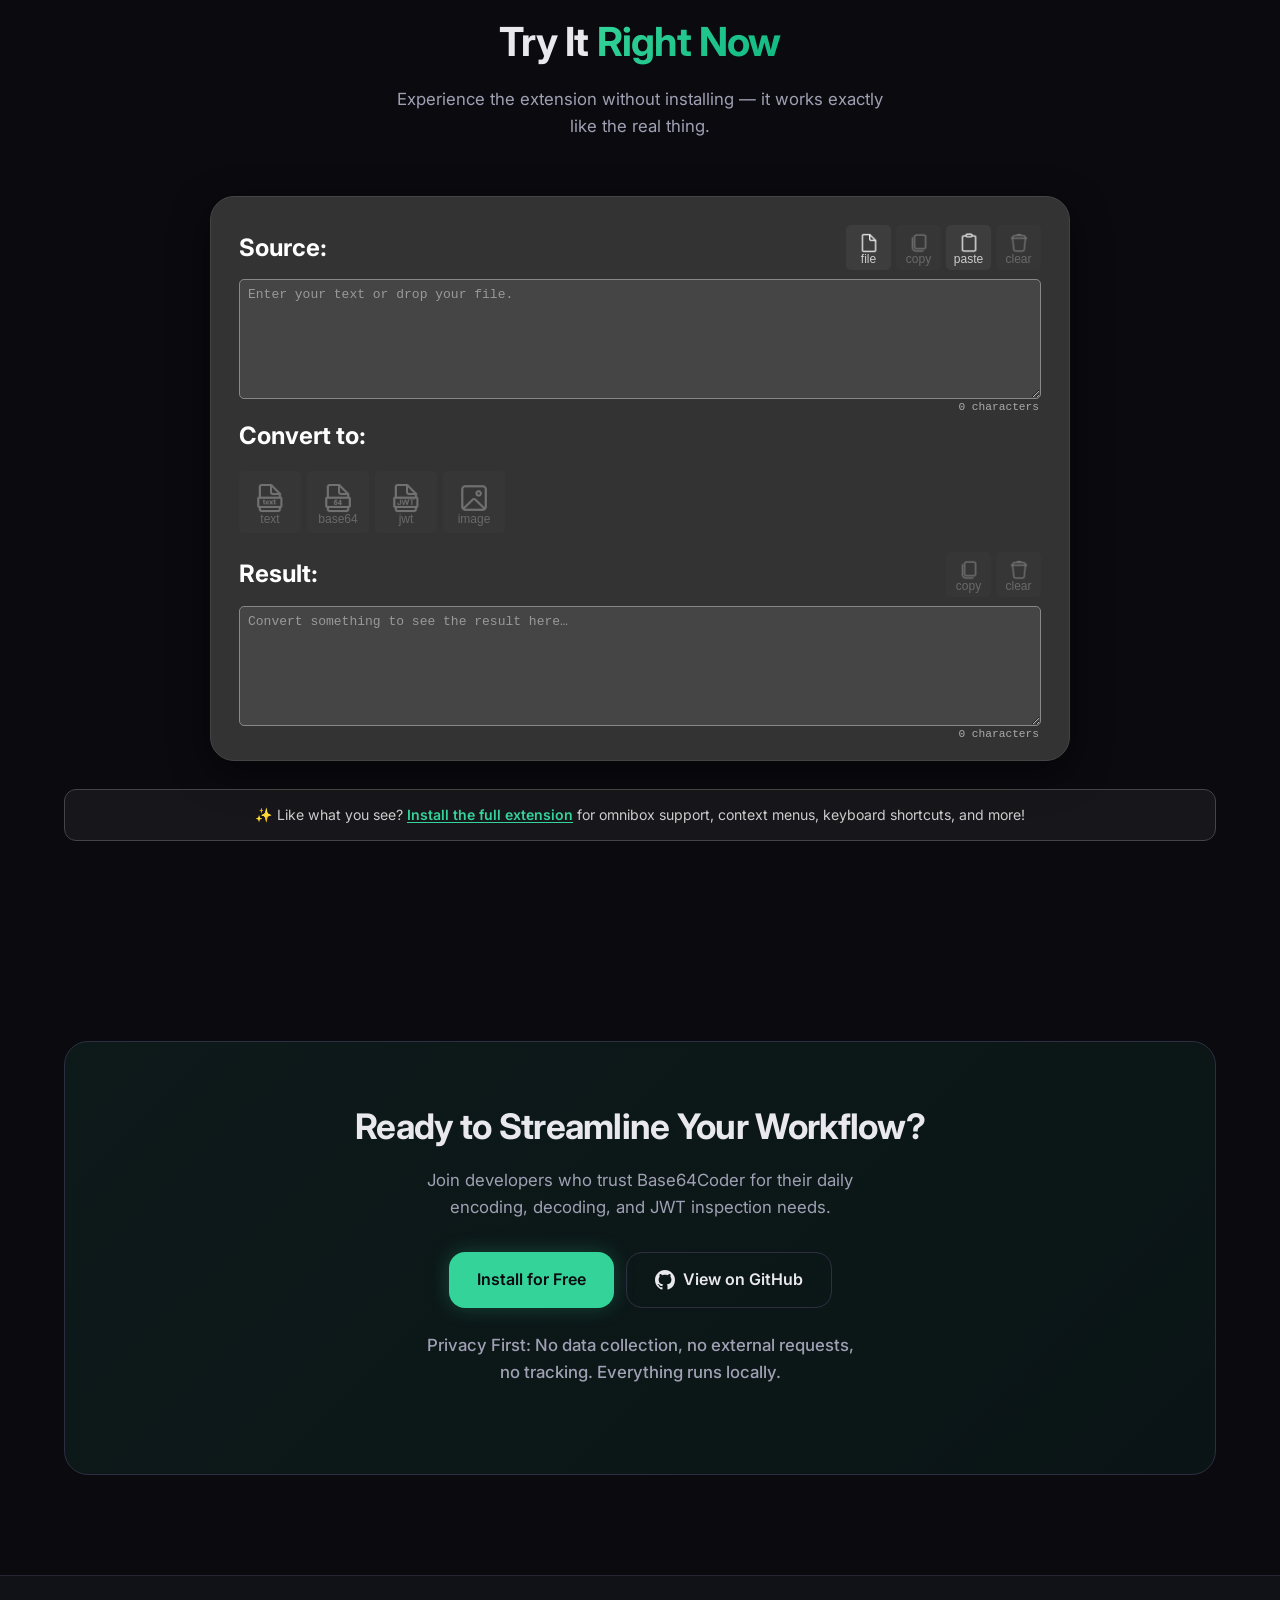
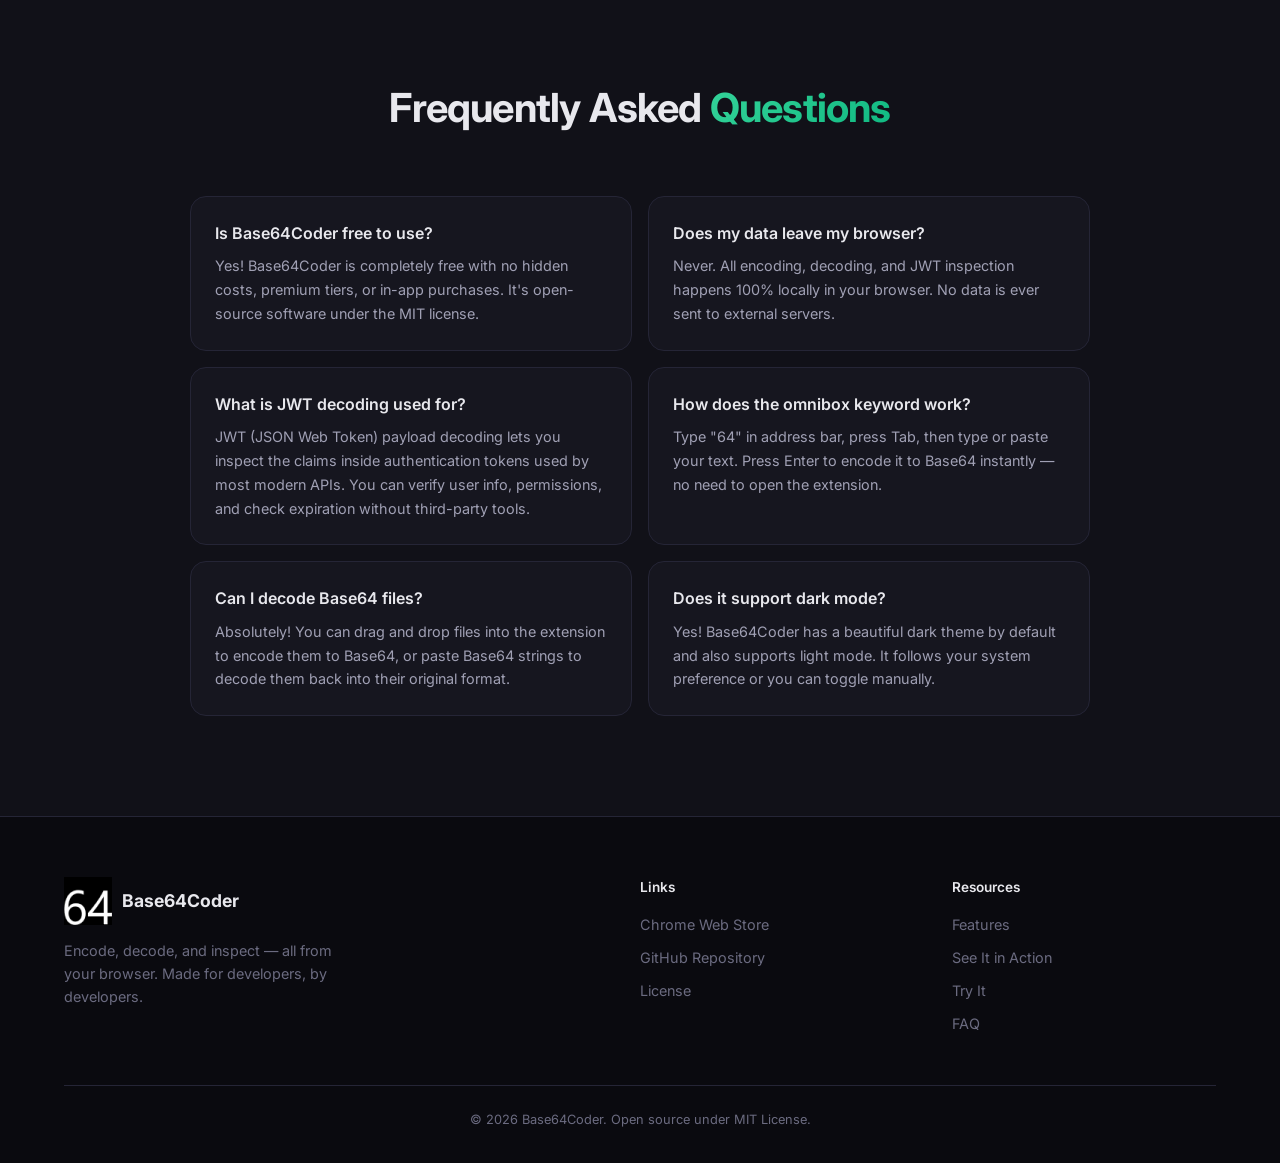
==== commit b6789a52: "feat: remove privacy svg" ====
--- a/index.html
+++ b/index.html
@@ -531,7 +531,6 @@
           </a>
         </div>
         <p class="cta-privacy">
-          <svg width="64" height="64" viewBox="0 0 24 24" fill="none" stroke="#34d399" stroke-width="2"><path d="M12 22s8-4 8-10V5l-8-3-8 3v7c0 6 8 10 8 10z"/></svg>
           Privacy First: No&nbsp;data&nbsp;collection, no&nbsp;external&nbsp;requests, no&nbsp;tracking. Everything&nbsp;runs&nbsp;locally.
         </p>
       </div>
